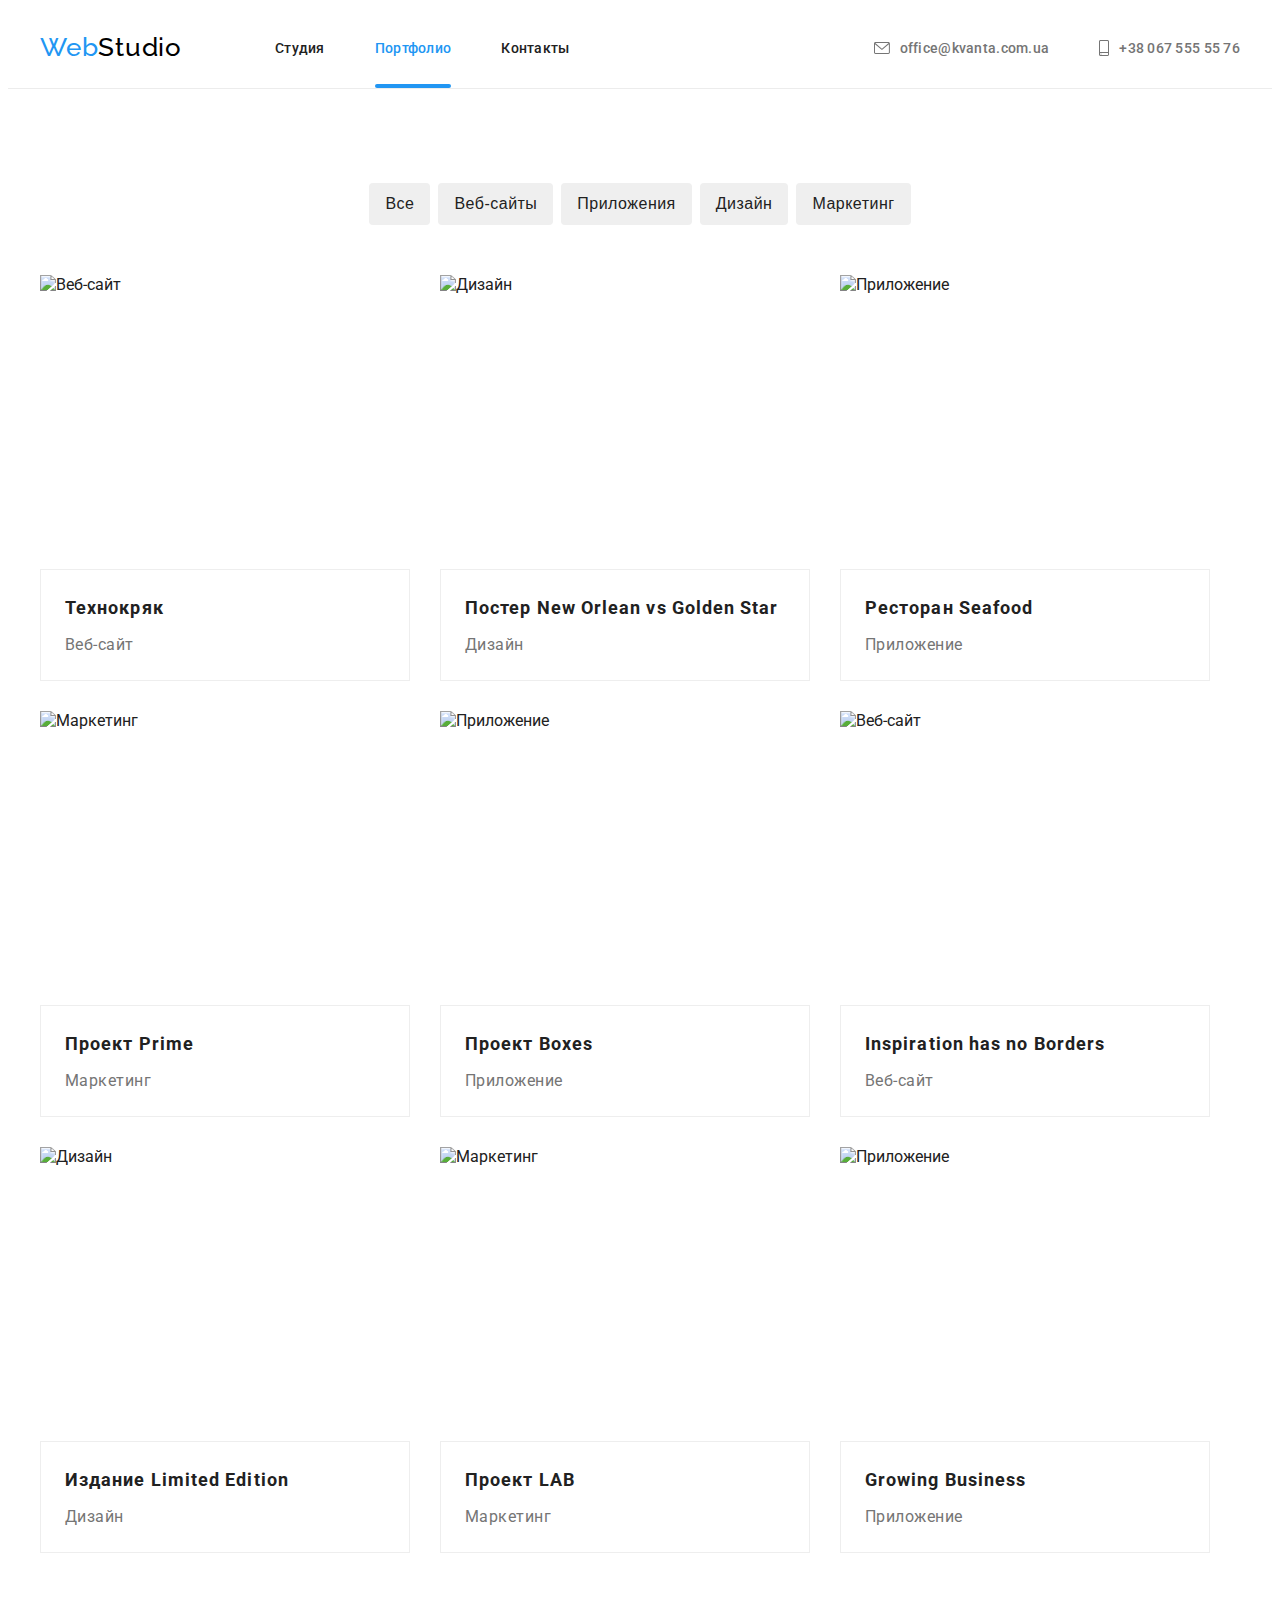
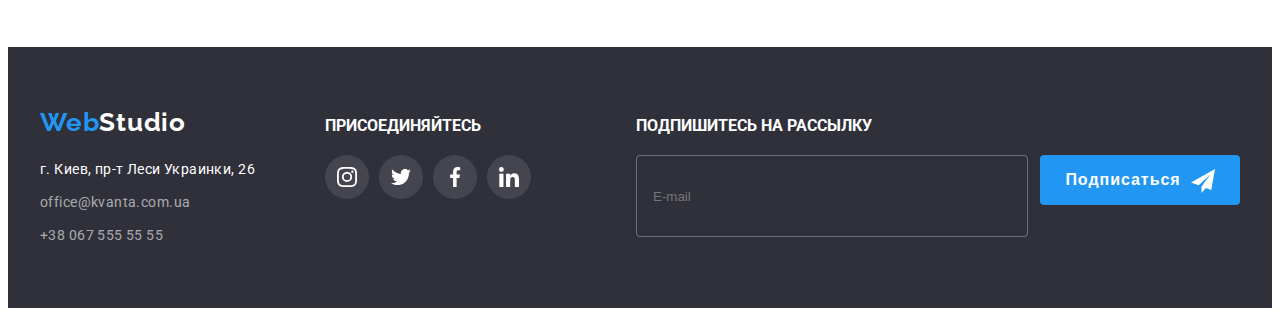
==== portfolio.html @ d7bcb80c "ДЗ-6 2-е исправление" ====
<!DOCTYPE html>
<html lang="ru">
<head>
    <meta charset="UTF-8">
    <meta name="viewport" content="width=device-width, initial-scale=1.0">
    <title>Studio</title>
<link rel="preconnect" href="https://fonts.gstatic.com">
<link href="https://fonts.googleapis.com/css2?family=Raleway:wght@700&family=Roboto:wght@400;500;700;900&display=swap"
    rel="stylesheet">
    <link rel="stylesheet" href="https://cdnjs.cloudflare.com/ajax/libs/modern-normalize/1.0.0/modern-normalize.min.css"
        integrity="sha512-ISS7cAi1PEhQ8jnbJpJZMd29NlhNj4AWYyLOSp2CE/CsHxTCu+r+t0D2yoJudVrd0/8fTVPUVDzY5Tvli75u/g=="
        crossorigin="anonymous" />
    <link rel="stylesheet" href="./css/style.css">
</head>
<body>
                    <!------------  HEADER ------------>
    <header class="header">
        <div class="container header-box">
            <nav class="header-flex">
                <a class="header-logo" href="./index.html"><span class="first-word">Web</span>Studio</a>
                <ul class="nav-list">
                    <li>
                        <a class="nav-link" href="./index.html">Студия</a>
                    </li>
                    <li>
                        <a class="nav-link active-link" href="./portfolio.html">Портфолио</a>
                    </li>
                    <li>
                        <a class="nav-link" href="#">Контакты</a>
                    </li>
                </ul>
            </nav>
            <ul class="address-list">
                <li>
                    <a class="address-link" href="mailto:office@kvanta.com.ua">
                        <svg class="address-icon" width="16" height="12">
                            <use href="./img/icons/symbol-defs.svg#icon-envelope"></use>
                        </svg>
                        office@kvanta.com.ua
                    </a>
                </li>
                <li>
                    <a class="address-link" href="tel:+380675555576">
                        <svg class="address-icon" width="10" height="16">
                            <use href="./img/icons/symbol-defs.svg#icon-smartphone"></use>
                        </svg>
                        +38 067 555 55 76 
                    </a>
                </li>
            </ul>
        </div>
    </header>
                    <!------------  MAIN  ------------>
    <main>
        <section class="portfolio-box">
            <div class="container">
                <h1 hidden>Портфолио</h1>
                <ul class="btm-list">
                    <li>
                        <button class="btm-link" type="button">Все</button>
                    </li>
                    <li>
                        <button class="btm-link" type="button">Веб-сайты</button>
                    </li>
                    <li>
                        <button class="btm-link" type="button">Приложения</button>
                    </li>
                    <li>
                        <button class="btm-link" type="button">Дизайн</button>
                    </li>
                    <li>
                        <button class="btm-link" type="button">Маркетинг</button>
                    </li>
                </ul>
                <h2 hidden>Примеры работ</h2>
                <ul class="portfolio-list">
                    <li>
                        <a class="portfolio-link" href="#">
                            <div class="portfolio-overlay-box">
                                <img src="./img/portfolio/img1.jpg" alt="Веб-сайт" width="370" height="294">
                                <div class="portfolio-overlay">
                                    <p>Технокряк это современная площадка распространения коронавируса. Компании используют эту платформу для цифрового
                                        шпионажа и атак на защищённые сервера конкурентов.
                                    </p>
                                </div>
                            </div>
                            <div class="portfolio-card">
                                <h3 class="work-subtitle">Технокряк</h3>
                                <p class="text">Веб-сайт</p>
                            </div>
                        </a>
                    </li>
                    <li>
                        <a class="portfolio-link" href="">
                            <div class="portfolio-overlay-box">
                                <img src="./img/portfolio/img2.jpg" alt="Дизайн" width="370" height="294">
                                <div class="portfolio-overlay">
                                    <p>Технокряк это современная площадка распространения коронавируса. Компании используют эту платформу для цифрового
                                        шпионажа и атак на защищённые сервера конкурентов.
                                    </p>
                                </div>
                            </div>
                            <div class="portfolio-card">
                                <h3 class="work-subtitle">Постер New Orlean vs Golden Star</h3>
                                <p class="text">Дизайн</p>
                            </div>
                        </a>
                    </li>
                    <li>
                        <a class="portfolio-link" href="">
                            <div class="portfolio-overlay-box">
                                <img src="./img/portfolio/img3.jpg" alt="Приложение" width="370" height="294">
                                <div class="portfolio-overlay">
                                    <p>Технокряк это современная площадка распространения коронавируса. Компании используют эту платформу для цифрового
                                        шпионажа и атак на защищённые сервера конкурентов.
                                    </p>
                                </div>
                            </div>
                            <div class="portfolio-card">
                                <h3 class="work-subtitle">Ресторан Seafood</h3>
                                <p class="text">Приложение</p>
                            </div>
                        </a>
                    </li>
                    <li>
                        <a class="portfolio-link" href="">
                            <div class="portfolio-overlay-box">
                                <img src="./img/portfolio/img4.jpg" alt="Маркетинг" width="370" height="294">
                                <div class="portfolio-overlay">
                                    <p>Технокряк это современная площадка распространения коронавируса. Компании используют эту платформу для цифрового
                                        шпионажа и атак на защищённые сервера конкурентов.
                                    </p>
                                </div>
                            </div>
                            <div class="portfolio-card">
                                <h3 class="work-subtitle">Проект Prime</h3>
                                <p class="text">Маркетинг</p>
                            </div>
                        </a>
                    </li>
                    <li>
                        <a class="portfolio-link" href="">
                            <div class="portfolio-overlay-box">
                                <img src="./img/portfolio/img5.jpg" alt="Приложение" width="370" height="294">
                                <div class="portfolio-overlay">
                                    <p>Технокряк это современная площадка распространения коронавируса. Компании используют эту платформу для цифрового
                                        шпионажа и атак на защищённые сервера конкурентов.
                                    </p>
                                </div>
                            </div>
                            <div class="portfolio-card">
                                <h3 class="work-subtitle">Проект Boxes</h3>
                                <p class="text">Приложение</p>
                            </div>
                        </a>
                    </li>
                    <li>
                        <a class="portfolio-link" href="">
                            <div class="portfolio-overlay-box">
                                <img src="./img/portfolio/img6.jpg" alt="Веб-сайт" width="370" height="294">
                                <div class="portfolio-overlay">
                                    <p>Технокряк это современная площадка распространения коронавируса. Компании используют эту платформу для цифрового
                                        шпионажа и атак на защищённые сервера конкурентов.
                                    </p>
                                </div>
                            </div>
                            <div class="portfolio-card">
                                <h3 class="work-subtitle">Inspiration has no Borders</h3>
                                <p class="text">Веб-сайт</p>
                            </div>
                        </a>
                    </li>
                    <li>
                        <a class="portfolio-link" href="">
                            <div class="portfolio-overlay-box">
                                <img src="./img/portfolio/img7.jpg" alt="Дизайн" width="370" height="294">
                                <div class="portfolio-overlay">
                                    <p>Технокряк это современная площадка распространения коронавируса. Компании используют эту платформу для цифрового
                                        шпионажа и атак на защищённые сервера конкурентов.
                                    </p>
                                </div>
                            </div>
                            <div class="portfolio-card">
                                <h3 class="work-subtitle">Издание Limited Edition</h3>
                                <p class="text">Дизайн</p>
                            </div>
                        </a>
                    </li>
                    <li>
                        <a class="portfolio-link" href="">
                            <div class="portfolio-overlay-box">
                                <img src="./img/portfolio/img8.jpg" alt="Маркетинг" width="370" height="294">
                                <div class="portfolio-overlay">
                                    <p>Технокряк это современная площадка распространения коронавируса. Компании используют эту платформу для цифрового
                                        шпионажа и атак на защищённые сервера конкурентов.
                                    </p>
                                </div>
                            </div>
                            <div class="portfolio-card">
                                <h3 class="work-subtitle">Проект LAB</h3>
                                <p class="text">Маркетинг</p>
                            </div>
                        </a>
                    </li>
                    <li>
                        <a class="portfolio-link" href="">
                            <div class="portfolio-overlay-box">
                                <img src="./img/portfolio/img9.jpg" alt="Приложение" width="370" height="294">
                                <div class="portfolio-overlay">
                                    <p>Технокряк это современная площадка распространения коронавируса. Компании используют эту платформу для цифрового
                                        шпионажа и атак на защищённые сервера конкурентов.
                                    </p>
                                </div>
                            </div>
                            <div class="portfolio-card">
                                <h3 class="work-subtitle">Growing Business</h3>
                                <p class="text">Приложение</p>
                            </div>
                        </a>
                    </li>
                </ul>
            </div>
        </section>
    </main>
                    <!------------  FOOTER  ------------>
    <footer class="footer-section">
        <div class="container footer-box">
            <div>
                <a class="footer-logo" href="./index.html"><span class="first-word">Web</span>Studio</a>
                <address>
                    <ul>
                        <li>
                            <a class="footer-link-map" href="https://goo.gl/maps/8JibjhML7Pq8z9mKA">г. Киев, пр-т Леси Украинки, 26</a>
                        </li>
                        <li>
                            <a class="footer-link mail" href="mailto:office@kvanta.com.ua">office@kvanta.com.ua</a>
                        </li>
                        <li>
                            <a class="footer-link" href="tel:+380675555576">+38 067 555 55 55</a>
                        </li>
                    </ul>
                </address>
            </div>
            <div class="footer-socium">
                <b>ПРИСОЕДИНЯЙТЕСЬ</b>
                <ul>
                    <li>
                        <a href="#">
                            <svg width="20" height="20">
                                <use href="./img/icons/symbol-defs.svg#icon-instagram"></use>
                            </svg>
                        </a>
                    </li>
                    <li>
                        <a href="#">
                            <svg width="20" height="20">
                                <use href="./img/icons/symbol-defs.svg#icon-twitter"></use>
                            </svg>
                        </a>
                    </li>
                    <li>
                        <a href="#">
                            <svg  width="20" height="20">
                                <use href="./img/icons/symbol-defs.svg#icon-facebook"></use>
                            </svg>
                        </a>
                    </li>
                    <li>
                        <a href="#">
                            <svg width="20" height="20">
                                <use href="./img/icons/symbol-defs.svg#icon-linkedin"></use>
                            </svg>
                        </a>
                    </li>
                </ul>
            </div>
            <div class="footer-form">
                <b>ПОДПИШИТЕСЬ НА РАССЫЛКУ</b>
                <form>
                    <input class="footer-mail" type="email" name="email" placeholder="E-mail">
                    <button type="submit" class="button"><span class="footer-btm-icon">Подписаться</span></button>
                </form>
            </div>
        </div>
    </footer>
</body>
    
</html>
---- css/style.css ----
:root {
  --primary-text-color: #212121;
  --title-text-color: #757575;
  --accent-color: #2196f3;
  --primary-wight-color: #ffffff;
  --primary-black-color: #000000;
  --primary-bgc: #f5f4fa;
  --primary-icon-color: #afb1b8;
  --primary-icon-bgcolor: #2f303a;
  --transition: cubic-bezier(0.4, 0, 0.2, 1);
  --primary-background-btm-color: #188ce8;
}

body {
  font-family: "Raleway", sans-serif;
  font-family: "Roboto", sans-serif;
  background-color: var(--primary-wight-color);
  color: var(--primary-text-color);
}

.visually-hidden {
  position: absolute !important;
  clip: rect(1px 1px 1px 1px); /* IE6, IE7 */
  clip: rect(1px, 1px, 1px, 1px);
  padding: 0 !important;
  border: 0 !important;
  height: 1px !important;
  width: 1px !important;
  overflow: hidden;
}
/* <<<<<<<<<<<<  COMPONENTS  >>>>>>>>>>>> */
h1,
h2,
h3,
p,
b {
  margin: 0;
}

ul,
ol {
  margin: 0;
  padding: 0;
}

img {
  display: block;
}

.container {
  max-width: 1200px;
  margin: 0 auto;
  padding: 0 15px;
}

.nav-link.active-link {
  color: var(--accent-color);
}

ul {
  list-style: none;
}

a {
  color: inherit;
  text-decoration: none;
  font-style: normal;
  display: block;
}

.button {
  color: var(--primary-wight-color);
  background: var(--accent-color);
  border-radius: 4px;
  font-weight: bold;
  font-size: 16px;
  line-height: 1.875;
  letter-spacing: 0.06em;
  padding: 10px auto;
  border: none;
  cursor: pointer;
  width: 200px;
  height: 50px;

  transition-property: background;
  transition-duration: 250ms;
  transition-timing-function: var(--transition);
}

.button:hover,
.button:focus,
.button:active {
  background-color: var(--primary-background-btm-color);
  outline: none;
}
/* <<<<<<<<<<<<  end COMPONENTS  >>>>>>>>>>>> */

/* <<<<<<<<<<<<<<<<<<<<<<<< STUDIO  >>>>>>>>>>>>>>>>>>>>>>>> */
/* <<<<<<<<<<<<  HEADER  >>>>>>>>>>>> */
.header-box {
  display: flex;
  align-items: center;
  justify-content: space-between;
}

.first-word {
  font-size: 26px;
  line-height: 1.192;
  color: var(--accent-color);
}

.header-flex {
  display: flex;
}

.header-flex > a {
  margin-right: 93px;
  font-family: Raleway;
  font-size: 26px;
  line-height: 1.192;
  letter-spacing: 0.03em;
  color: var(--primary-black-color);
}

.nav-list a {
  color: var(--primary-text-color);
}

.nav-link:hover,
.nav-link:focus {
  color: var(--accent-color);
}

.nav-list {
  display: flex;
}

.nav-list li:not(:last-child) {
  margin-right: 50px;
}

.nav-link {
  display: flex;
  padding-top: 32px;
  padding-bottom: 32px;
  position: relative;

  transition-property: color;
  transition-duration: 250ms;
  transition-timing-function: var(--transition);
}

.nav-link::after {
  position: absolute;
  content: "";
  display: flex;
  width: 100%;
  height: 4px;
  left: 0;
  bottom: 0;
  border-radius: 2px;
  background-color: var(--accent-color);

  /* opacity: 0; */
  transform: scale(0);
  transition: transform 250ms var(--transition);
}

.nav-link:focus::after,
.nav-link:hover::after {
  /* opacity: 1; */
  transform: scale(1);
}

.active-link::after {
  transform: scale(1);
}

.address-list {
  display: flex;
}

.address-list li:not(:last-child) {
  margin-right: 50px;
}

.header a {
  display: flex;
}

.header-logo {
  padding-top: 24px;
  padding-bottom: 25px;
}

.address-link {
  font-weight: 500;
  font-size: 14px;
  line-height: 1.143;
  letter-spacing: 0.02em;
  color: var(--title-text-color);
  display: flex;
  padding-top: 32px;
  padding-bottom: 32px;
  align-items: center;

  transition-property: color;
  transition-duration: 250ms;
  transition-timing-function: var(--transition);
}

.address-link:active,
.address-link:hover,
.address-link:focus {
  color: var(--accent-color);
}

.address-icon {
  margin-right: 10px;
  fill: currentColor;
}

.header {
  font-weight: 500;
  font-size: 14px;
  line-height: 1.143;
  letter-spacing: 0.02em;
  color: var(--primary-text-color);
  border-bottom: 1px solid #ececec;
}
/* <<<<<<<<<<<<  end HEADER  >>>>>>>>>>>> */

/* <<<<<<<<<<<< HERO  >>>>>>>>>>>> */
.hero-section {
  position: relative;
}

.hero-section div {
  position: absolute;

  top: 50%;
  left: 50%;

  transform: translate(-50%, -50%) scale(0);
  transition: transform 250ms var(--transition);
}

.hero-section:hover div {
  transform: translate(-50%, -50%) scale(1);
}

.hero-section {
  background-color: var(--primary-icon-bgcolor);
  text-align: center;
  padding: 200px 0;
  height: 600px;
  max-width: 1600px;
  margin: 0 auto;
  background-image: linear-gradient(
      to right,
      rgba(47, 48, 58, 0.4),
      rgba(47, 48, 58, 0.4)
    ),
    url(../img/hero/hero.jpg);
  background-repeat: no-repeat;
  background-position: center;
}

.hero-title {
  font-weight: 900;
  font-size: 44px;
  line-height: 1.364;
  letter-spacing: 0.06em;
  text-transform: uppercase;
  color: var(--primary-wight-color);
  max-width: 696px;
  margin: 0 auto 30px;
}
/* <<<<<<<<<<<< end HERO  >>>>>>>>>>>> */

/* <<<<<<<<<<<<  OUR PRIORITY  >>>>>>>>>>>> */
.priority-box {
  padding: 94px 0;
}

.priority-list {
  display: flex;
  justify-content: center;
}

.priority-list li {
  width: 270px;
}

.priority-list li + li {
  margin-left: 30px;
}

.priority-list li::before {
  display: block;
  content: "";
  height: 120px;
  margin-bottom: 30px;
  border-radius: 4px;
  background-color: var(--primary-bgc);
  background-repeat: no-repeat;
  background-position: center;
  background-size: 70px;
}

.antenna-item::before {
  background-image: url(../img/icons/SVG/antenna.svg);
}

.clock-item::before {
  background-image: url(../img/icons/SVG/clock.svg);
}

.diagram-item::before {
  background-image: url(../img/icons/SVG/diagram.svg);
}

.astronaut-item::before {
  background-image: url(../img/icons/SVG/astronaut.svg);
}

.priority-subtitle {
  font-weight: bold;
  font-size: 14px;
  line-height: 1.143;
  letter-spacing: 0.03em;
  text-transform: uppercase;
  color: var(--primary-text-color);
  margin-bottom: 10px;
}

.priority-text {
  font-style: normal;
  font-weight: normal;
  font-size: 14px;
  line-height: 1.714;
  letter-spacing: 0.03em;
  color: var(--title-text-color);
}
/* <<<<<<<<<<<<  end OUR PRIORITY  >>>>>>>>>>>> */

/* <<<<<<<<<<<<  WHAT A WE DOING  >>>>>>>>>>>> */
.work-box {
  padding-bottom: 94px;
}

.work-title {
  font-weight: bold;
  font-size: 36px;
  line-height: 1.167;
  letter-spacing: 0.03em;
  color: var(--primary-text-color);
  margin-bottom: 50px;
  text-align: center;
}

.work-list {
  display: flex;
}

.work-list li + li {
  margin-left: 30px;
}

.work-overlay-box {
  position: relative;
}

.work-overlay {
  position: absolute;
  width: 370px;
  height: 70px;
  left: 0;
  bottom: 0;
  background-color: rgba(47, 48, 58, 0.8);
}

.work-overlay p {
  padding: 27px 0;
  font-size: 14px;
  line-height: 1.143;
  text-align: center;
  letter-spacing: 0.03em;
  text-transform: uppercase;
  color: var(--primary-wight-color);
}

/* <<<<<<<<<<<<  end WHAT A WE DOING  >>>>>>>>>>>> */

/* <<<<<<<<<<<<  OUR TEAM  >>>>>>>>>>>> */
.team-box {
  padding: 94px 0;
}

.team-title {
  font-weight: bold;
  font-size: 36px;
  line-height: 1.167;
  letter-spacing: 0.03em;
  color: var(--primary-text-color);
  margin-bottom: 50px;
  text-align: center;
}

.team-list {
  display: flex;
}

.team-list > li {
  box-shadow: 0px 1px 3px rgba(0, 0, 0, 0.12), 0px 1px 1px rgba(0, 0, 0, 0.14),
    0px 2px 1px rgba(0, 0, 0, 0.2);
  border-bottom-left-radius: 4px;
  border-bottom-right-radius: 4px;
}

.team-list li + li {
  margin-left: 30px;
}

.team-name {
  font-weight: 500;
  font-size: 16px;
  line-height: 1.188;
  letter-spacing: 0.03em;
  color: var(--primary-text-color);
  margin-bottom: 10px;
}

.team-text {
  font-weight: normal;
  font-size: 16px;
  line-height: 1.188;
  letter-spacing: 0.03em;
  color: var(--title-text-color);
}

.team-card {
  text-align: center;
  padding: 30px 32px;
}

.team-socium ul {
  display: flex;
  justify-content: center;
  align-items: center;
}

.team-socium li {
  margin: 0;
  width: 44px;
  height: 44px;
  margin-top: 16px;
}

.team-socium li + li {
  margin-left: 10px;
}

.team-socium a {
  display: flex;
  width: 100%;
  height: 100%;
  justify-content: center;
  align-items: center;
  border-radius: 50%;
  fill: var(--primary-icon-color);

  transition-property: fill, background-color;
  transition-duration: 250ms;
  transition-timing-function: var(--transition);
}

.team-socium a:hover,
.team-socium a:focus {
  background-color: var(--accent-color);
  fill: var(--primary-wight-color);
}
/* <<<<<<<<<<<<  end OUR TEAM  >>>>>>>>>>>> */

/* <<<<<<<<<<<<  CLIENTS  >>>>>>>>>>>> */
.client-box {
  padding: 94px 0;
}

.client-title {
  font-weight: bold;
  font-size: 36px;
  line-height: 1.166;
  text-align: center;
  letter-spacing: 0.03em;
  color: var(--primary-text-color);
  margin-bottom: 50px;
}

.client-list {
  display: flex;
  align-items: center;
  justify-content: space-between;
}

.client-list li {
  width: 170px;
  height: 90px;
}

.client-link {
  display: flex;
  width: 100%;
  height: 100%;
  border: 1px solid var(--primary-icon-color);
  border-radius: 4px;
  justify-content: center;
  align-items: center;

  transition-property: border;
  transition-duration: 250ms;
  transition-timing-function: var(--transition);
}

.client-icon {
  fill: var(--primary-icon-color);

  transition-property: fill;
  transition-duration: 250ms;
  transition-timing-function: var(--transition);
}

.client-link:focus,
.client-link:hover {
  border: 1px solid var(--accent-color);
}

.client-link:hover > svg,
.client-link:focus > svg {
  fill: var(--accent-color);
}
/* <<<<<<<<<<<<  end CLIENTS  >>>>>>>>>>>> */

/* <<<<<<<<<<<<  FOOTER  >>>>>>>>>>>> */
.footer-box {
  display: flex;
  align-items: baseline;
}

.footer-logo {
  font-family: Raleway;
  font-style: normal;
  font-weight: bold;
  font-size: 26px;
  line-height: 1.192;
  letter-spacing: 0.03em;
  color: var(--primary-wight-color);
  margin-bottom: 20px;
}

.footer-section {
  background-color: var(--primary-icon-bgcolor);
  padding: 60px 0;
}

.footer-link-map {
  display: block;
  font-style: normal;
  font-weight: normal;
  font-size: 14px;
  line-height: 1.714;
  letter-spacing: 0.03em;
  color: var(--primary-wight-color);
  margin-bottom: 9px;
}

.footer-link {
  font-weight: normal;
  font-size: 14px;
  line-height: 1.714;
  letter-spacing: 0.03em;
  color: rgba(255, 255, 255, 0.6);

  transition-property: color;
  transition-duration: 250ms;
  transition-timing-function: var(--transition);
}

.footer-link:hover,
.footer-link:focus {
  color: var(--accent-color);
}

.mail {
  margin-bottom: 9px;
}
.footer-socium {
  margin-left: 70px;
}

.footer-section b {
  display: inline-block;
  margin-bottom: 20px;
  color: var(--primary-wight-color);
}

.footer-socium ul {
  display: flex;
  justify-content: center;
  align-items: center;
}

.footer-socium li {
  margin: 0;
  width: 44px;
  height: 44px;
}

.footer-socium li + li {
  margin-left: 10px;
}

.footer-socium a {
  display: flex;
  width: 100%;
  height: 100%;
  justify-content: center;
  align-items: center;
  border-radius: 50%;
  fill: var(--primary-wight-color);
  background-color: rgba(255, 255, 255, 0.1);

  transition-property: background-color;
  transition-duration: 250ms;
  transition-timing-function: var(--transition);
}

.footer-socium a:hover,
.footer-socium a:focus {
  background-color: var(--accent-color);
  fill: var(--primary-wight-color);
}

.footer-form {
  margin-left: auto;
}

.footer-form form {
  display: flex;
}

.footer-mail {
  width: 358px;
  height: 50px;
  background-color: var(--primary-icon-bgcolor);
  border: 1px solid rgba(255, 255, 255, 0.3);
  border-radius: 4px;
  padding: 15px 16px;
  margin-right: 12px;
  color: var(--primary-wight-color);

  transition-property: border-color;
  transition-duration: 250ms;
  transition-timing-function: var(--transition);
}

.footer-mail:focus {
  outline: none;
  border-color: var(--accent-color);
}

.footer-btm-icon::after {
  display: inline-block;
  content: "";
  width: 24px;
  height: 24px;
  background-image: url(../img/icons/SVG/icon-send.svg);
  background-size: contain;
  vertical-align: middle;
  margin-left: 10px;
}
/* <<<<<<<<<<<<  end FOOTER  >>>>>>>>>>>> */
/* <<<<<<<<<<<<<<<<<<<<<<<< end STUDIO  >>>>>>>>>>>>>>>>>>>>>>>> */

/* <<<<<<<<<<<<<<<<<<<<<<<<  PORTFOLIO  >>>>>>>>>>>>>>>>>>>>>>>> */
/* <<<<<<<<<<<<  MAIN  >>>>>>>>>>>> */
.portfolio-box {
  padding: 94px 0;
}

.btm-list {
  margin-bottom: 50px;
  display: flex;
  justify-content: center;
}

.btm-list li + li {
  margin-left: 8px;
}

.btm-link {
  font-weight: 500;
  font-size: 16px;
  line-height: 1.625;
  letter-spacing: 0.03em;
  color: var(--primary-text-color);
  cursor: pointer;
  padding: 0.5em 1em;
  border-radius: 4px;
  border: none;

  transition-property: color, background, box-shadow;
  transition-duration: 250ms;
  transition-timing-function: var(--transition);
}

.btm-link:focus,
.btm-link:active,
.btm-link:hover {
  background: var(--accent-color);
  color: var(--primary-wight-color);
  box-shadow: 0px 3px 1px rgba(0, 0, 0, 0.1), 0px 1px 2px rgba(0, 0, 0, 0.08),
    0px 2px 2px rgba(0, 0, 0, 0.12);
}

.work-subtitle {
  font-weight: bold;
  font-size: 18px;
  line-height: 2;
  letter-spacing: 0.06em;
  color: var(--primary-text-color);
  margin-bottom: 4px;
}

.text {
  font-size: 16px;
  line-height: 1.875;
  letter-spacing: 0.03em;
  color: var(--title-text-color);
}

.portfolio-list {
  display: flex;
  flex-wrap: wrap;
}

.portfolio-list a {
  transition-property: box-shadow;
  transition-duration: 250ms;
  transition-timing-function: var(--transition);
}

.portfolio-list a:hover,
.portfolio-list a:focus {
  box-shadow: 0px 1px 1px rgba(0, 0, 0, 0.12), 0px 4px 4px rgba(0, 0, 0, 0.06),
    1px 4px 6px rgba(0, 0, 0, 0.16);
}

.portfolio-card {
  border: 1px solid #eeeeee;
  padding: 20px 24px;
}

.portfolio-list li:not(:nth-child(3n + 3)) {
  margin-right: 30px;
}

.portfolio-list li:not(:nth-last-child(-n + 3)) {
  margin-bottom: 30px;
}

.portfolio-overlay-box {
  position: relative;
  overflow: hidden;
}

.portfolio-overlay p {
  font-size: 18px;
  line-height: 1.556;
  letter-spacing: 0.03em;
  color: var(--primary-wight-color);
}

.portfolio-overlay {
  position: absolute;
  width: 100%;
  height: 100%;
  top: 0;
  left: 0;
  padding: 63px 24px;
  background-color: rgba(33, 150, 243, 0.9);

  transform: translateY(100%);

  transition-property: transform;
  transition-duration: 250ms;
  transition-timing-function: var(--transition);
}

.portfolio-link:focus .portfolio-overlay,
.portfolio-link:hover .portfolio-overlay {
  transform: translateY(0);
}
/* <<<<<<<<<<<<  end MAIN  >>>>>>>>>>>> */
/* <<<<<<<<<<<<<<<<<<<<<<<<  end PORTFOLIO  >>>>>>>>>>>>>>>>>>>>>>>> */

/* <<<<<<<<<<<<  MODAL WINDOW  >>>>>>>>>>>> */
.backdrop {
  position: fixed;
  top: 0;
  left: 0;
  width: 100%;
  height: 100%;
  background: rgba(0, 0, 0, 0.2);

  transition: scale(1);
}

.modal {
  position: absolute;
  width: 528px;
  height: 581px;
  top: 50%;
  left: 50%;
  opacity: 0;
  transform: translate(-50%, -50%) scale(1.2);
  background-color: var(--primary-wight-color);
  box-shadow: 0px 1px 3px rgba(0, 0, 0, 0.12), 0px 1px 1px rgba(0, 0, 0, 0.14),
    0px 2px 1px rgba(0, 0, 0, 0.2);
  border-radius: 4px;

  padding: 40px;

  transition-property: transform opacity;
  transition-duration: 250ms;
  transition-timing-function: var(--transition);
}

.modal:focus,
.modal:hover {
  transform: translate(-50%, -50%) scale(1);
  opacity: 1;
}

.modal-close-btn {
  position: absolute;
  top: 8px;
  right: 8px;

  display: flex;
  width: 30px;
  height: 30px;
  padding: 0;
  border: solid 1px var(--primary-black-color);
  border-radius: 50%;
  background-color: var(--primary-wight-color);
  justify-content: center;
  align-items: center;
  cursor: pointer;

  transition-property: fill solid;
  transition-duration: 250ms;
  transition-timing-function: var(--transition);
}

.modal-close-btn:hover,
.modal-close-btn:focus {
  fill: var(--accent-color);
  border: solid 1px var(--accent-color);
}

.is-hidden {
  opacity: 0;
  visibility: hidden;
  pointer-events: none;
}

.modal b {
  display: flex;
  font-style: normal;
  font-size: 20px;
  line-height: 1.15;
  text-align: center;
  letter-spacing: 0.03em;
  color: var(--primary-text-color);
  margin-bottom: 12px;
}

.form {
  display: flex;
  flex-direction: column;
}

.form-label {
  font-size: 12px;
  line-height: 1.167;
  letter-spacing: 0.01em;
  color: var(--title-text-color);
}

.form-label + .form-label {
  display: block;
  margin-top: 10px;
}

.modal-input {
  display: block;
  height: 40px;
  width: 100%;
  border: 1px solid rgba(33, 33, 33, 0.2);
  border-radius: 4px;
  margin-top: 4px;
  padding-left: 42px;

  transition-property: border-color;
  transition-duration: 250ms;
  transition-timing-function: var(--transition);
}

.modal-input:focus {
  border-color: var(--accent-color);
  outline: none;
}

.modal-input:focus + .modal-svg {
  fill: var(--accent-color);
}

.modal-input-box {
  position: relative;
  display: block;
}

.modal-svg {
  position: absolute;
  left: 15px;
  top: 50%;
  transform: translateY(-50%);

  transition-property: fill;
  transition-duration: 250ms;
  transition-timing-function: var(--transition);
}

.modal-user-message {
  display: block;
  height: 120px;
  width: 100%;
  padding: 12px 16px;
  margin-top: 4px;
  /* margin-bottom: 20px; */
  border-radius: 4px;
  border: 1px solid rgba(33, 33, 33, 0.2);
  resize: none;

  font-size: 12px;
  line-height: 1.667;
  letter-spacing: 0.01em;

  transition-property: border-color;
  transition-duration: 250ms;
  transition-timing-function: var(--transition);
}

.modal-user-message:focus {
  outline: none;
  border-color: var(--accent-color);
}

.modal-checkbox:checked + .checkbox-label::before {
  background-image: url(../img/icons/SVG/icon-check.svg);
  background-repeat: no-repeat;
}

.modal-checkbox:focus + .checkbox-label::before {
  outline: auto;
}

.checkbox-label {
  font-size: 14px;
  line-height: 1.714;
  letter-spacing: 0.03em;
  color: var(--title-text-color);
  align-self: center;
  margin-top: 20px;
}

.checkbox-label a {
  display: inline;
  font-size: 14px;
  line-height: 1.714;
  letter-spacing: 0.03em;
  text-decoration-line: underline;
  color: var(--accent-color);
}

.checkbox-label span {
  vertical-align: middle;
}

.checkbox-label::before {
  display: inline-block;
  width: 16px;
  height: 15px;
  content: "";
  background-image: url(../img/icons/SVG/checkbox.svg);
  vertical-align: middle;
}

.modal-btn {
  align-self: center;
  margin-top: 30px;
}
/* <<<<<<<<<<<<  end MODAL WINDOW  >>>>>>>>>>>> */
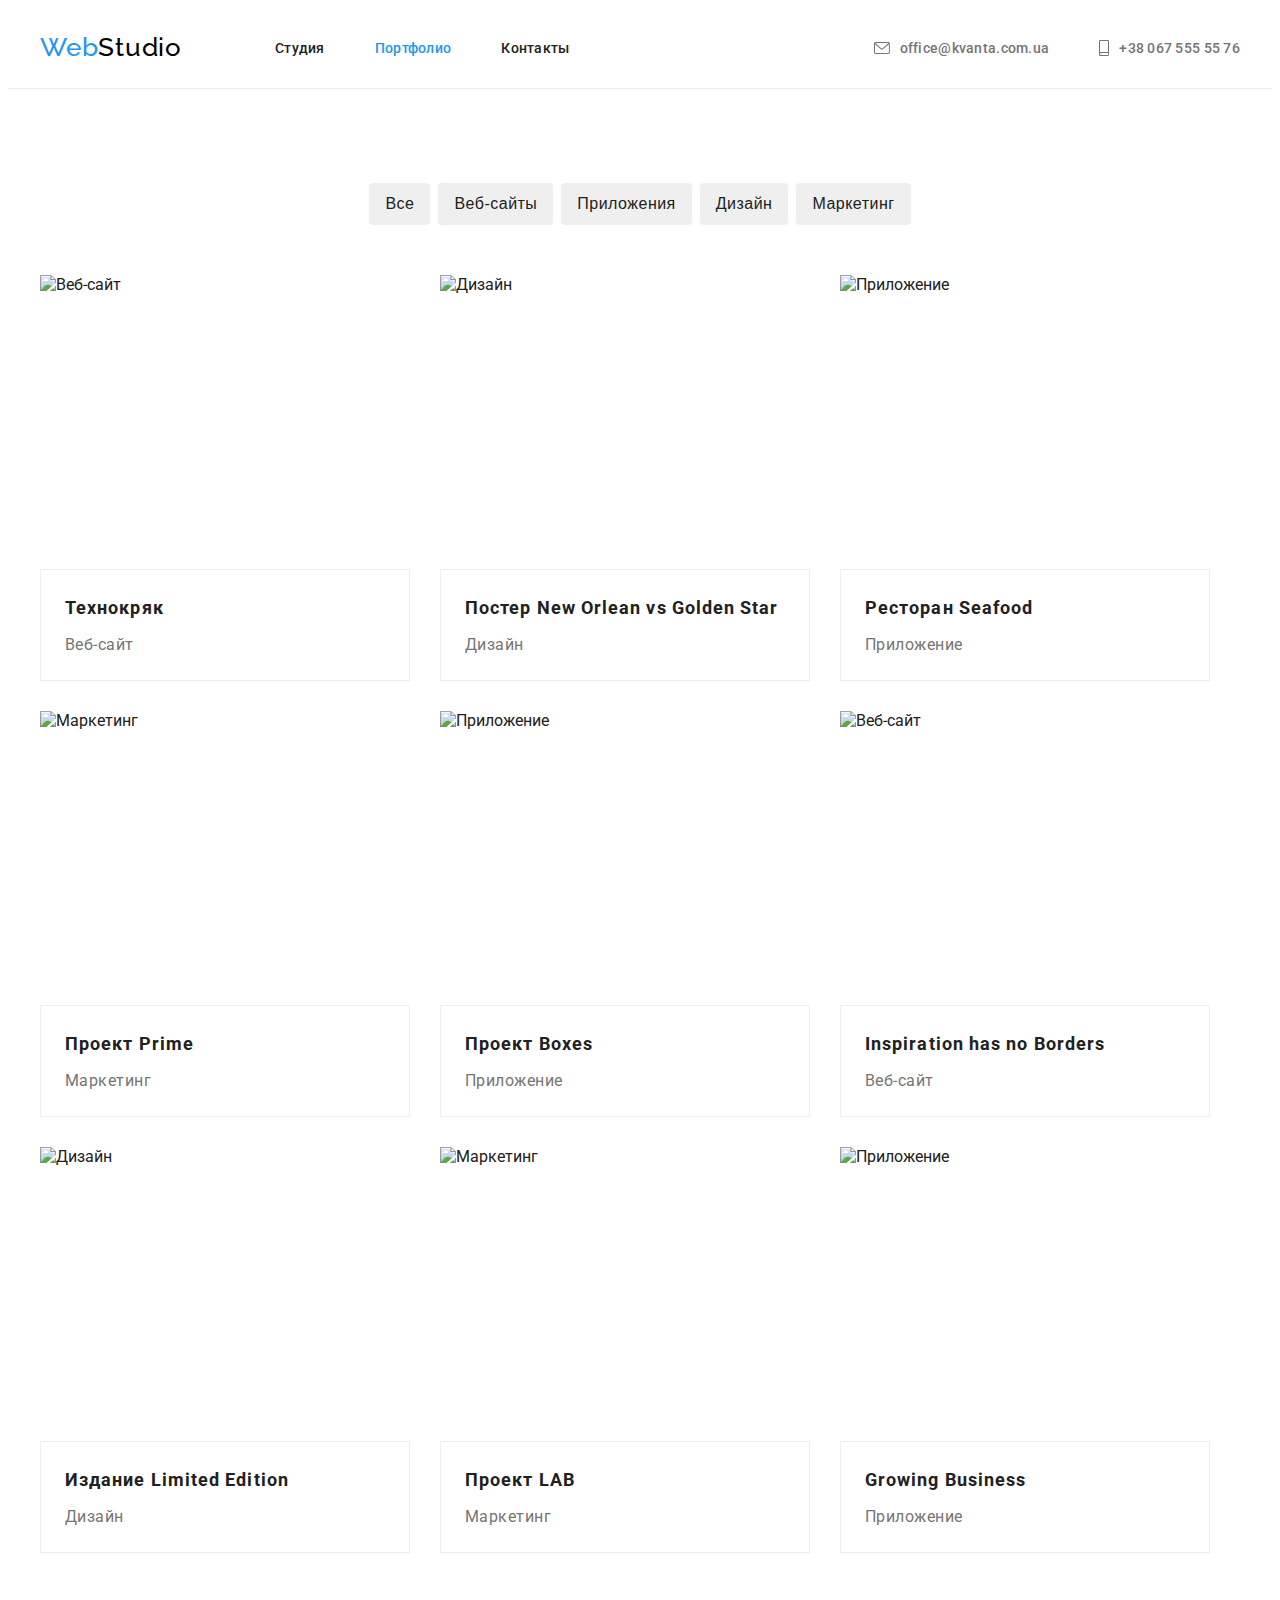
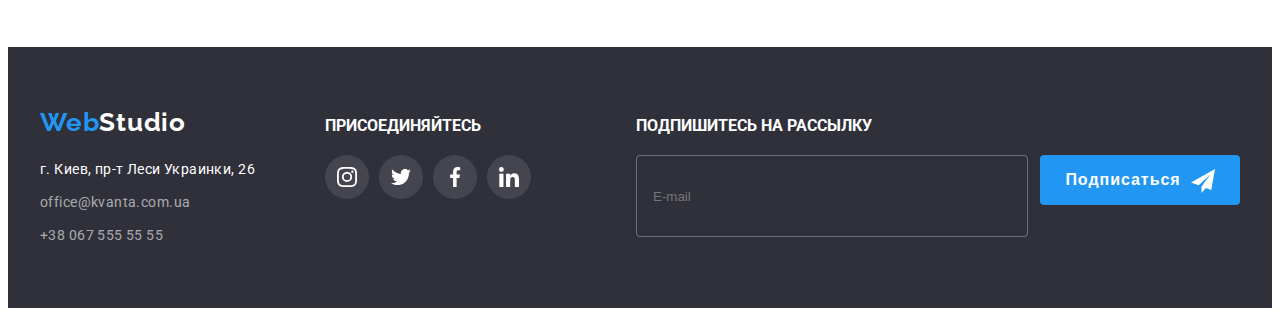
==== commit b23ec7b7: "ДЗ-7" ====
--- a/portfolio.html
+++ b/portfolio.html
@@ -10,7 +10,7 @@
     <link rel="stylesheet" href="https://cdnjs.cloudflare.com/ajax/libs/modern-normalize/1.0.0/modern-normalize.min.css"
         integrity="sha512-ISS7cAi1PEhQ8jnbJpJZMd29NlhNj4AWYyLOSp2CE/CsHxTCu+r+t0D2yoJudVrd0/8fTVPUVDzY5Tvli75u/g=="
         crossorigin="anonymous" />
-    <link rel="stylesheet" href="./css/style.css">
+    <link rel="stylesheet" href="./css/main.min.css">
 </head>
 <body>
                     <!------------  HEADER ------------>
@@ -241,7 +241,7 @@
                     </ul>
                 </address>
             </div>
-            <div class="footer-socium">
+            <div class="footer-social">
                 <b>ПРИСОЕДИНЯЙТЕСЬ</b>
                 <ul>
                     <li>
--- a/css/main.min.css
+++ b/css/main.min.css
@@ -0,0 +1,2 @@
+:root{--primary-text-color: #212121;--title-text-color: #757575;--accent-color: #2196f3;--primary-wight-color: #ffffff;--primary-black-color: #000000;--primary-bgc: #f5f4fa;--primary-icon-color: #afb1b8;--primary-icon-background-color: #2f303a;--transition: cubic-bezier(0.4, 0, 0.2, 1);--primary-background-btm-color: #188ce8}.visually-hidden{position:absolute !important;clip:rect(1px 1px 1px 1px);clip:rect(1px, 1px, 1px, 1px);padding:0 !important;border:0 !important;height:1px !important;width:1px !important;overflow:hidden}body{font-family:"Raleway", sans-serif;font-family:"Roboto", sans-serif;background-color:var(--primary-wight-color);color:var(--primary-text-color)}h1,h2,h3,p,b{margin:0}ul,ol{margin:0;padding:0}ul{list-style:none}img{display:block}a{color:inherit;text-decoration:none;font-style:normal;display:block}.container{max-width:1200px;margin:0 auto;padding:0 15px}.button{color:var(--primary-wight-color);background:var(--accent-color);border-radius:4px;font-weight:bold;font-size:16px;line-height:1.875;letter-spacing:0.06em;padding:10px auto;border:none;cursor:pointer;width:200px;height:50px;transition-property:background;transition-duration:250ms;transition-timing-function:var(--transition)}.button:hover,.button:focus,.button:active{background-color:var(--primary-background-btm-color);outline:none}.nav-link.active-link{color:var(--accent-color)}.active-link::after{transform:scale(1)}.header-box{display:flex;align-items:center;justify-content:space-between}.first-word{font-size:26px;line-height:1.192;color:var(--accent-color)}.header-flex{display:flex}.header-flex>a{margin-right:93px;font-family:Raleway;font-size:26px;line-height:1.192;letter-spacing:0.03em;color:var(--primary-black-color)}.nav-list{display:flex}.nav-list a{color:var(--primary-text-color)}.nav-list li:not(:last-child){margin-right:50px}.nav-link{display:flex;padding-top:32px;padding-bottom:32px;position:relative;transition-property:color;transition-duration:250ms;transition-timing-function:var(--transition)}.nav-link::after{position:absolute;content:"";display:flex;width:100%;height:4px;left:0;bottom:0;border-radius:2px;background-color:var(--accent-color);transform:scale(0);transition:transform 250ms var(--transition)}.nav-link:focus::after,.nav-link:hover::after{transform:scale(1)}.nav-link:hover,.nav-link:focus{color:var(--accent-color)}.address-list{display:flex}.address-list li:not(:last-child){margin-right:50px}.header{font-weight:500;font-size:14px;line-height:1.143;letter-spacing:0.02em;color:var(--primary-text-color);border-bottom:1px solid #ececec}.header a{display:flex}.header-logo{padding-top:24px;padding-bottom:25px}.address-link{font-weight:500;font-size:14px;line-height:1.143;letter-spacing:0.02em;color:var(--title-text-color);display:flex;padding-top:32px;padding-bottom:32px;align-items:center;transition-property:color;transition-duration:250ms;transition-timing-function:var(--transition)}.address-link:active,.address-link:hover,.address-link:focus{color:var(--accent-color)}.address-icon{margin-right:10px;fill:currentColor}.hero-section{position:relative;background-color:var(--primary-icon-background-color);text-align:center;padding:200px 0;height:600px;max-width:1600px;margin:0 auto;background-image:linear-gradient(to right, rgba(47,48,58,0.4), rgba(47,48,58,0.4)),url(../img/hero/hero.jpg);background-repeat:no-repeat;background-position:center}.hero-section div{position:absolute;top:50%;left:50%;transform:translate(-50%, -50%) scale(0);transition:transform 250ms var(--transition)}.hero-section:hover div{transform:translate(-50%, -50%) scale(1)}.hero-title{font-weight:900;font-size:44px;line-height:1.364;letter-spacing:0.06em;text-transform:uppercase;color:var(--primary-wight-color);max-width:696px;margin:0 auto 30px}.priority-box{padding:94px 0}.priority-list{display:flex;justify-content:center}.priority-list li{width:270px}.priority-list li+li{margin-left:30px}.priority-list li::before{display:block;content:"";height:120px;margin-bottom:30px;border-radius:4px;background-color:var(--primary-bgc);background-repeat:no-repeat;background-position:center;background-size:70px}.antenna-item::before{background-image:url(../img/icons/SVG/antenna.svg)}.clock-item::before{background-image:url(../img/icons/SVG/clock.svg)}.diagram-item::before{background-image:url(../img/icons/SVG/diagram.svg)}.astronaut-item::before{background-image:url(../img/icons/SVG/astronaut.svg)}.priority-subtitle{font-weight:bold;font-size:14px;line-height:1.143;letter-spacing:0.03em;text-transform:uppercase;color:var(--primary-text-color);margin-bottom:10px}.priority-text{font-style:normal;font-weight:normal;font-size:14px;line-height:1.714;letter-spacing:0.03em;color:var(--title-text-color)}.work-box{padding-bottom:94px}.work-title{font-weight:bold;font-size:36px;line-height:1.167;letter-spacing:0.03em;color:var(--primary-text-color);margin-bottom:50px;text-align:center}.work-list{display:flex}.work-list li+li{margin-left:30px}.work-overlay-box{position:relative}.work-overlay{position:absolute;display:flex;justify-content:center;align-items:center;width:370px;height:70px;left:0;bottom:0;background-color:rgba(47,48,58,0.8)}.work-overlay p{font-size:14px;line-height:1.143;letter-spacing:0.03em;text-transform:uppercase;color:var(--primary-wight-color)}.team-box{padding:94px 0;background-color:var(--primary-bgc)}.team-title{font-weight:bold;font-size:36px;line-height:1.167;letter-spacing:0.03em;color:var(--primary-text-color);margin-bottom:50px;text-align:center}.team-list{display:flex}.team-list>li{box-shadow:0px 1px 3px rgba(0,0,0,0.12),0px 1px 1px rgba(0,0,0,0.14),0px 2px 1px rgba(0,0,0,0.2);border-radius:0px 0px 4px 4px}.team-list li+li{margin-left:30px}.team-name{font-weight:500;font-size:16px;line-height:1.188;letter-spacing:0.03em;color:var(--primary-text-color);margin-bottom:10px}.team-text{font-weight:normal;font-size:16px;line-height:1.188;letter-spacing:0.03em;color:var(--title-text-color)}.team-card{text-align:center;padding:30px 32px;background-color:var(--primary-wight-color);border-radius:0px 0px 4px 4px}.team-social ul{display:flex;justify-content:center;align-items:center}.team-social li{margin:0;width:44px;height:44px;margin-top:16px}.team-social li+li{margin-left:10px}.team-social a{display:flex;width:100%;height:100%;justify-content:center;align-items:center;border-radius:50%;fill:var(--primary-icon-color);transition-property:fill, background-color;transition-duration:250ms;transition-timing-function:var(--transition)}.team-social a:hover,.team-social a:focus{background-color:var(--accent-color);fill:var(--primary-wight-color)}.client-box{padding:94px 0}.client-title{font-weight:bold;font-size:36px;line-height:1.166;text-align:center;letter-spacing:0.03em;color:var(--primary-text-color);margin-bottom:50px}.client-list{display:flex;align-items:center;justify-content:space-between}.client-list li{width:170px;height:90px}.client-link{display:flex;width:100%;height:100%;border:1px solid var(--primary-icon-color);border-radius:4px;justify-content:center;align-items:center;transition-property:border;transition-duration:250ms;transition-timing-function:var(--transition)}.client-link:focus,.client-link:hover{border:1px solid var(--accent-color)}.client-link:hover>svg,.client-link:focus>svg{fill:var(--accent-color)}.client-icon{fill:var(--primary-icon-color);transition-property:fill;transition-duration:250ms;transition-timing-function:var(--transition)}.footer-box{display:flex;align-items:baseline}.footer-logo{font-family:Raleway;font-style:normal;font-weight:bold;font-size:26px;line-height:1.192;letter-spacing:0.03em;color:var(--primary-wight-color);margin-bottom:20px}.footer-section{background-color:var(--primary-icon-background-color);padding:60px 0}.footer-section b{display:inline-block;margin-bottom:20px;color:var(--primary-wight-color)}.footer-link-map{display:block;font-style:normal;font-weight:normal;font-size:14px;line-height:1.714;letter-spacing:0.03em;color:var(--primary-wight-color);margin-bottom:9px}.footer-link{font-weight:normal;font-size:14px;line-height:1.714;letter-spacing:0.03em;color:rgba(255,255,255,0.6);transition-property:color;transition-duration:250ms;transition-timing-function:var(--transition)}.footer-link:hover,.footer-link:focus{color:var(--accent-color)}.mail{margin-bottom:9px}.footer-social{margin-left:70px}.footer-social ul{display:flex;justify-content:center;align-items:center}.footer-social li{margin:0;width:44px;height:44px}.footer-social li+li{margin-left:10px}.footer-social a{display:flex;width:100%;height:100%;justify-content:center;align-items:center;border-radius:50%;fill:var(--primary-wight-color);background-color:rgba(255,255,255,0.1);transition-property:background-color;transition-duration:250ms;transition-timing-function:var(--transition)}.footer-social a:hover,.footer-social a:focus{background-color:var(--accent-color);fill:var(--primary-wight-color)}.footer-form{margin-left:auto}.footer-form form{display:flex}.footer-mail{width:358px;height:50px;background-color:var(--primary-icon-background-color);border:1px solid rgba(255,255,255,0.3);border-radius:4px;padding:15px 16px;margin-right:12px;color:var(--primary-wight-color);transition-property:border-color;transition-duration:250ms;transition-timing-function:var(--transition)}.footer-mail:focus{outline:none;border-color:var(--accent-color)}.footer-btm-icon::after{display:inline-block;content:"";width:24px;height:24px;background-image:url(../img/icons/SVG/icon-send.svg);background-size:contain;vertical-align:middle;margin-left:10px}.portfolio-box{padding:94px 0}.btm-list{margin-bottom:50px;display:flex;justify-content:center}.btm-list li+li{margin-left:8px}.btm-link{font-weight:500;font-size:16px;line-height:1.625;letter-spacing:0.03em;color:var(--primary-text-color);cursor:pointer;padding:0.5em 1em;border-radius:4px;border:none;transition-property:color, background, box-shadow;transition-duration:250ms;transition-timing-function:var(--transition)}.btm-link:focus,.btm-link:active,.btm-link:hover{background:var(--accent-color);color:var(--primary-wight-color);box-shadow:0px 3px 1px rgba(0,0,0,0.1),0px 1px 2px rgba(0,0,0,0.08),0px 2px 2px rgba(0,0,0,0.12)}.work-subtitle{font-weight:bold;font-size:18px;line-height:2;letter-spacing:0.06em;color:var(--primary-text-color);margin-bottom:4px}.text{font-size:16px;line-height:1.875;letter-spacing:0.03em;color:var(--title-text-color)}.portfolio-list{display:flex;flex-wrap:wrap}.portfolio-list a{transition-property:box-shadow;transition-duration:250ms;transition-timing-function:var(--transition)}.portfolio-list a:hover,.portfolio-list a:focus{box-shadow:0px 1px 1px rgba(0,0,0,0.12),0px 4px 4px rgba(0,0,0,0.06),1px 4px 6px rgba(0,0,0,0.16)}.portfolio-list li:not(:nth-child(3n+3)){margin-right:30px}.portfolio-list li:not(:nth-last-child(-n+3)){margin-bottom:30px}.portfolio-card{border:1px solid #eeeeee;padding:20px 24px}.portfolio-overlay-box{position:relative;overflow:hidden}.portfolio-overlay{position:absolute;width:100%;height:100%;top:0;left:0;padding:63px 24px;background-color:rgba(33,150,243,0.9);transform:translateY(101%);transition-property:transform;transition-duration:250ms;transition-timing-function:var(--transition)}.portfolio-overlay p{font-size:18px;line-height:1.556;letter-spacing:0.03em;color:var(--primary-wight-color)}.portfolio-link:focus .portfolio-overlay,.portfolio-link:hover .portfolio-overlay{transform:translateY(0)}.backdrop{position:fixed;top:0;left:0;width:100%;height:100%;background:rgba(0,0,0,0.2);transition:scale(1)}.backdrop:focus .modal,.backdrop:hover .modal{transform:translate(-50%, -50%) scale(1);opacity:1}.modal{position:absolute;width:528px;height:581px;top:50%;left:50%;opacity:0;transform:translate(-50%, -50%) scale(1.2);background-color:var(--primary-wight-color);box-shadow:0px 1px 3px rgba(0,0,0,0.12),0px 1px 1px rgba(0,0,0,0.14),0px 2px 1px rgba(0,0,0,0.2);border-radius:4px;padding:40px;transition-property:transform opacity;transition-duration:250ms;transition-timing-function:var(--transition)}.modal b{display:flex;font-style:normal;font-size:20px;line-height:1.15;text-align:center;letter-spacing:0.03em;color:var(--primary-text-color);margin-bottom:12px}.modal-close-btn{position:absolute;top:8px;right:8px;display:flex;width:30px;height:30px;padding:0;border:solid 1px var(--primary-black-color);border-radius:50%;background-color:var(--primary-wight-color);justify-content:center;align-items:center;cursor:pointer;transition-property:fill solid;transition-duration:250ms;transition-timing-function:var(--transition)}.modal-close-btn:hover,.modal-close-btn:focus{fill:var(--accent-color);border:solid 1px var(--accent-color)}.is-hidden{opacity:0;visibility:hidden;pointer-events:none}.form{display:flex;flex-direction:column}.form-label{font-size:12px;line-height:1.167;letter-spacing:0.01em;color:var(--title-text-color)}.form-label+.form-label{display:block;margin-top:10px}.modal-input{display:block;height:40px;width:100%;border:1px solid rgba(33,33,33,0.2);border-radius:4px;margin-top:4px;padding-left:42px;transition-property:border-color;transition-duration:250ms;transition-timing-function:var(--transition)}.modal-input:focus{border-color:var(--accent-color);outline:none}.modal-input:focus+.modal-svg{fill:var(--accent-color)}.modal-input-box{position:relative;display:block}.modal-svg{position:absolute;left:15px;top:50%;transform:translateY(-50%);transition-property:fill;transition-duration:250ms;transition-timing-function:var(--transition)}.modal-user-message{display:block;height:120px;width:100%;padding:12px 16px;margin-top:4px;border-radius:4px;border:1px solid rgba(33,33,33,0.2);resize:none;font-size:12px;line-height:1.667;letter-spacing:0.01em;transition-property:border-color;transition-duration:250ms;transition-timing-function:var(--transition)}.modal-user-message:focus{outline:none;border-color:var(--accent-color)}.checkbox-label{font-size:14px;line-height:1.714;letter-spacing:0.03em;color:var(--title-text-color);align-self:center;margin-top:20px}.checkbox-label a{display:inline;font-size:14px;line-height:1.714;letter-spacing:0.03em;text-decoration-line:underline;color:var(--accent-color)}.checkbox-label span{vertical-align:middle}.checkbox-label::before{display:inline-block;width:16px;height:15px;content:"";background-image:url(../img/icons/SVG/checkbox.svg);vertical-align:middle}.modal-checkbox:checked+.checkbox-label::before{background-image:url(../img/icons/SVG/icon-check.svg);background-repeat:no-repeat}.modal-checkbox:focus+.checkbox-label::before{outline:auto}.modal-btn{align-self:center;margin-top:30px}
+/*# sourceMappingURL=main.min.css.map */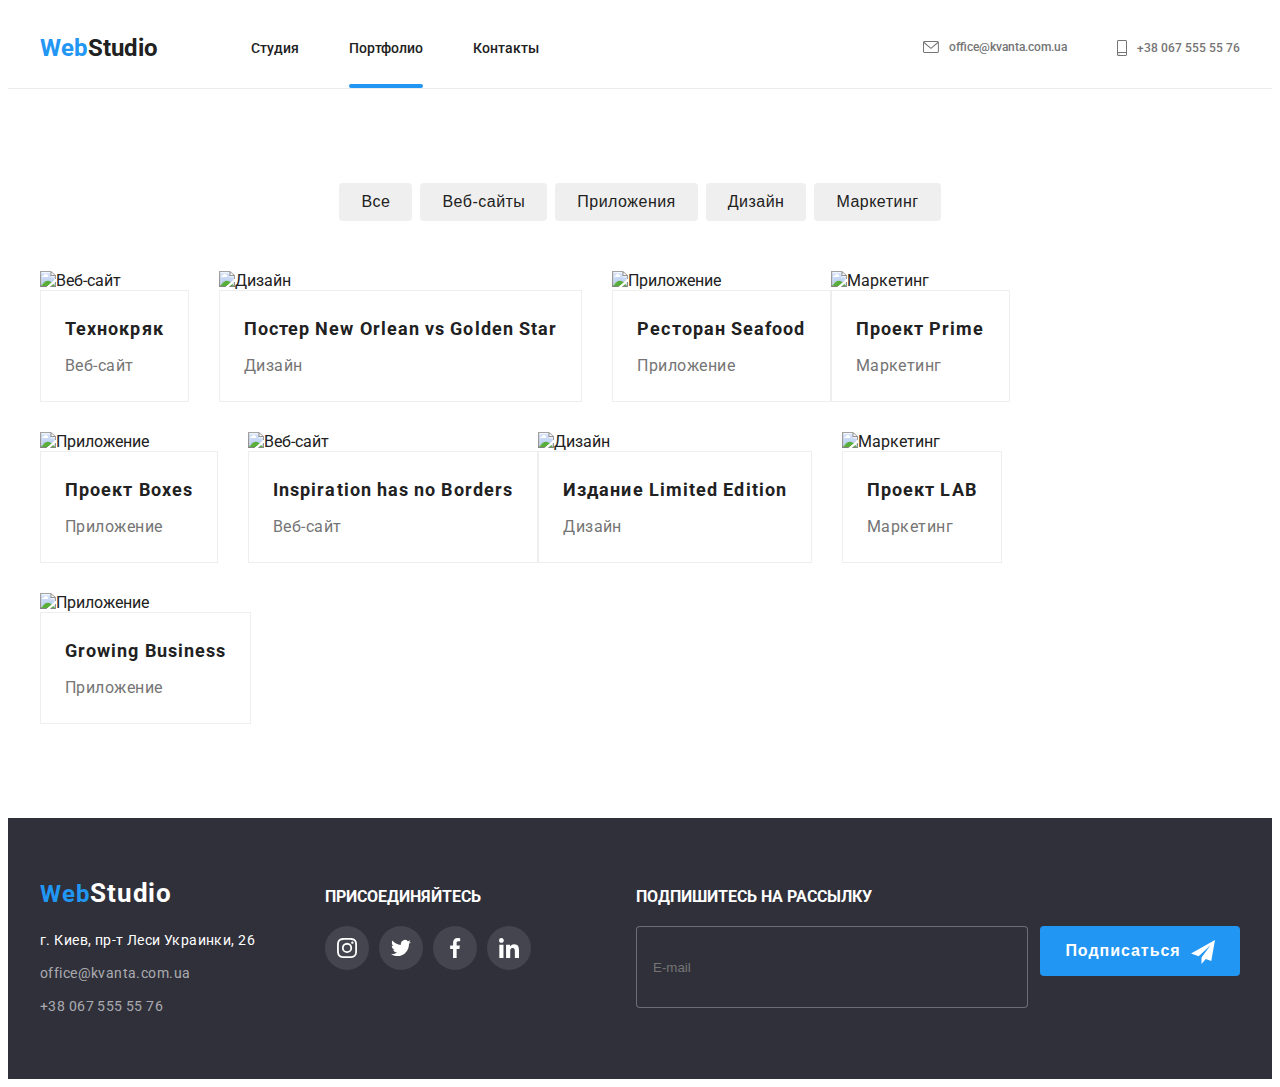
==== commit bcc0be6e: "ДЗ-8" ====
--- a/portfolio.html
+++ b/portfolio.html
@@ -16,7 +16,7 @@
                     <!------------  HEADER ------------>
     <header class="header">
         <div class="container header-box">
-            <nav class="header-flex">
+            <nav class="header-navigation">
                 <a class="header-logo" href="./index.html"><span class="first-word">Web</span>Studio</a>
                 <ul class="nav-list">
                     <li>
@@ -30,6 +30,12 @@
                     </li>
                 </ul>
             </nav>
+            <button type="button" class="burger-btn" data-menu-button>
+                <svg class="burger-icon">
+                    <use href="./img/icons/symbol-defs.svg#burger-icon">
+                    </use>
+                </svg>
+            </button>
             <ul class="address-list">
                 <li>
                     <a class="address-link" href="mailto:office@kvanta.com.ua">
@@ -44,8 +50,49 @@
                         <svg class="address-icon" width="10" height="16">
                             <use href="./img/icons/symbol-defs.svg#icon-smartphone"></use>
                         </svg>
-                        +38 067 555 55 76 
+                        +38 067 555 55 76
                     </a>
+                </li>
+            </ul>
+        </div>
+        <div class="mobile-menu" data-menu>
+            <button class="mobile-close-btn" type="button" data-menu-close>
+                <svg class="close-btn">
+                    <use href="./img/icons/symbol-defs.svg#header-close-icon"></use>
+                </svg>
+            </button>
+            <ul class="mobile-menu-nav">
+                <li class="mobile-menu-nav-item">
+                    <a href="./index.html" class="mobile-menu-nav-link accent-color">Студия</a>
+                </li>
+                <li class="mobile-menu-nav-item">
+                    <a href="./portfolio.html" class="mobile-menu-nav-link">Портфолио</a>
+                </li>
+                <li class="mobile-menu-nav-item">
+                    <a href="#" class="mobile-menu-nav-link">Контакты</a>
+                </li>
+            </ul>
+            <ul class="mobile-menu-address">
+                <li>
+                    <a class="mobile-menu-address-tel" href="tel:+380675555576">+38 067 555 55 76</a>
+                </li>
+                <li>
+                    <a class="mobile-menu-address-mail" href="mailto:office@kvanta.com.ua">office@kvanta.com.ua</a>
+                </li>
+            </ul>
+    
+            <ul class="header-social-list">
+                <li>
+                    <a href="#">Instagram</a>
+                </li>
+                <li>
+                    <a href="#">Twitter</a>
+                </li>
+                <li>
+                    <a href="#">Facebook</a>
+                </li>
+                <li>
+                    <a href="#">LinkedIn</a>
                 </li>
             </ul>
         </div>
@@ -54,7 +101,7 @@
     <main>
         <section class="portfolio-box">
             <div class="container">
-                <h1 hidden>Портфолио</h1>
+                <h1 class="visually-hidden">Портфолио</h1>
                 <ul class="btm-list">
                     <li>
                         <button class="btm-link" type="button">Все</button>
@@ -72,12 +119,12 @@
                         <button class="btm-link" type="button">Маркетинг</button>
                     </li>
                 </ul>
-                <h2 hidden>Примеры работ</h2>
+                <h2 class="visually-hidden">Примеры работ</h2>
                 <ul class="portfolio-list">
                     <li>
                         <a class="portfolio-link" href="#">
                             <div class="portfolio-overlay-box">
-                                <img src="./img/portfolio/img1.jpg" alt="Веб-сайт" width="370" height="294">
+                                <img src="./img/portfolio/img1.jpg" alt="Веб-сайт">
                                 <div class="portfolio-overlay">
                                     <p>Технокряк это современная площадка распространения коронавируса. Компании используют эту платформу для цифрового
                                         шпионажа и атак на защищённые сервера конкурентов.
@@ -93,7 +140,7 @@
                     <li>
                         <a class="portfolio-link" href="">
                             <div class="portfolio-overlay-box">
-                                <img src="./img/portfolio/img2.jpg" alt="Дизайн" width="370" height="294">
+                                <img src="./img/portfolio/img2.jpg" alt="Дизайн">
                                 <div class="portfolio-overlay">
                                     <p>Технокряк это современная площадка распространения коронавируса. Компании используют эту платформу для цифрового
                                         шпионажа и атак на защищённые сервера конкурентов.
@@ -109,7 +156,7 @@
                     <li>
                         <a class="portfolio-link" href="">
                             <div class="portfolio-overlay-box">
-                                <img src="./img/portfolio/img3.jpg" alt="Приложение" width="370" height="294">
+                                <img src="./img/portfolio/img3.jpg" alt="Приложение">
                                 <div class="portfolio-overlay">
                                     <p>Технокряк это современная площадка распространения коронавируса. Компании используют эту платформу для цифрового
                                         шпионажа и атак на защищённые сервера конкурентов.
@@ -125,7 +172,7 @@
                     <li>
                         <a class="portfolio-link" href="">
                             <div class="portfolio-overlay-box">
-                                <img src="./img/portfolio/img4.jpg" alt="Маркетинг" width="370" height="294">
+                                <img src="./img/portfolio/img4.jpg" alt="Маркетинг">
                                 <div class="portfolio-overlay">
                                     <p>Технокряк это современная площадка распространения коронавируса. Компании используют эту платформу для цифрового
                                         шпионажа и атак на защищённые сервера конкурентов.
@@ -141,7 +188,7 @@
                     <li>
                         <a class="portfolio-link" href="">
                             <div class="portfolio-overlay-box">
-                                <img src="./img/portfolio/img5.jpg" alt="Приложение" width="370" height="294">
+                                <img src="./img/portfolio/img5.jpg" alt="Приложение">
                                 <div class="portfolio-overlay">
                                     <p>Технокряк это современная площадка распространения коронавируса. Компании используют эту платформу для цифрового
                                         шпионажа и атак на защищённые сервера конкурентов.
@@ -157,7 +204,7 @@
                     <li>
                         <a class="portfolio-link" href="">
                             <div class="portfolio-overlay-box">
-                                <img src="./img/portfolio/img6.jpg" alt="Веб-сайт" width="370" height="294">
+                                <img src="./img/portfolio/img6.jpg" alt="Веб-сайт">
                                 <div class="portfolio-overlay">
                                     <p>Технокряк это современная площадка распространения коронавируса. Компании используют эту платформу для цифрового
                                         шпионажа и атак на защищённые сервера конкурентов.
@@ -173,7 +220,7 @@
                     <li>
                         <a class="portfolio-link" href="">
                             <div class="portfolio-overlay-box">
-                                <img src="./img/portfolio/img7.jpg" alt="Дизайн" width="370" height="294">
+                                <img src="./img/portfolio/img7.jpg" alt="Дизайн">
                                 <div class="portfolio-overlay">
                                     <p>Технокряк это современная площадка распространения коронавируса. Компании используют эту платформу для цифрового
                                         шпионажа и атак на защищённые сервера конкурентов.
@@ -189,7 +236,7 @@
                     <li>
                         <a class="portfolio-link" href="">
                             <div class="portfolio-overlay-box">
-                                <img src="./img/portfolio/img8.jpg" alt="Маркетинг" width="370" height="294">
+                                <img src="./img/portfolio/img8.jpg" alt="Маркетинг">
                                 <div class="portfolio-overlay">
                                     <p>Технокряк это современная площадка распространения коронавируса. Компании используют эту платформу для цифрового
                                         шпионажа и атак на защищённые сервера конкурентов.
@@ -205,7 +252,7 @@
                     <li>
                         <a class="portfolio-link" href="">
                             <div class="portfolio-overlay-box">
-                                <img src="./img/portfolio/img9.jpg" alt="Приложение" width="370" height="294">
+                                <img src="./img/portfolio/img9.jpg" alt="Приложение">
                                 <div class="portfolio-overlay">
                                     <p>Технокряк это современная площадка распространения коронавируса. Компании используют эту платформу для цифрового
                                         шпионажа и атак на защищённые сервера конкурентов.
@@ -225,18 +272,19 @@
                     <!------------  FOOTER  ------------>
     <footer class="footer-section">
         <div class="container footer-box">
-            <div>
+            <div class="footer-box-contacts">
                 <a class="footer-logo" href="./index.html"><span class="first-word">Web</span>Studio</a>
                 <address>
                     <ul>
                         <li>
-                            <a class="footer-link-map" href="https://goo.gl/maps/8JibjhML7Pq8z9mKA">г. Киев, пр-т Леси Украинки, 26</a>
+                            <a class="footer-link-map" href="https://goo.gl/maps/8JibjhML7Pq8z9mKA">г. Киев, пр-т Леси
+                                Украинки, 26</a>
                         </li>
                         <li>
                             <a class="footer-link mail" href="mailto:office@kvanta.com.ua">office@kvanta.com.ua</a>
                         </li>
                         <li>
-                            <a class="footer-link" href="tel:+380675555576">+38 067 555 55 55</a>
+                            <a class="footer-link" href="tel:+380675555576">+38 067 555 55 76</a>
                         </li>
                     </ul>
                 </address>
@@ -245,7 +293,7 @@
                 <b>ПРИСОЕДИНЯЙТЕСЬ</b>
                 <ul>
                     <li>
-                        <a href="#">
+                        <a href="https://www.instagram.com/reva_anton/">
                             <svg width="20" height="20">
                                 <use href="./img/icons/symbol-defs.svg#icon-instagram"></use>
                             </svg>
@@ -259,8 +307,8 @@
                         </a>
                     </li>
                     <li>
-                        <a href="#">
-                            <svg  width="20" height="20">
+                        <a href="https://www.facebook.com/profile.php?id=100001287010726">
+                            <svg width="20" height="20">
                                 <use href="./img/icons/symbol-defs.svg#icon-facebook"></use>
                             </svg>
                         </a>
--- a/css/main.min.css
+++ b/css/main.min.css
@@ -1,2 +1,2 @@
-:root{--primary-text-color: #212121;--title-text-color: #757575;--accent-color: #2196f3;--primary-wight-color: #ffffff;--primary-black-color: #000000;--primary-bgc: #f5f4fa;--primary-icon-color: #afb1b8;--primary-icon-background-color: #2f303a;--transition: cubic-bezier(0.4, 0, 0.2, 1);--primary-background-btm-color: #188ce8}.visually-hidden{position:absolute !important;clip:rect(1px 1px 1px 1px);clip:rect(1px, 1px, 1px, 1px);padding:0 !important;border:0 !important;height:1px !important;width:1px !important;overflow:hidden}body{font-family:"Raleway", sans-serif;font-family:"Roboto", sans-serif;background-color:var(--primary-wight-color);color:var(--primary-text-color)}h1,h2,h3,p,b{margin:0}ul,ol{margin:0;padding:0}ul{list-style:none}img{display:block}a{color:inherit;text-decoration:none;font-style:normal;display:block}.container{max-width:1200px;margin:0 auto;padding:0 15px}.button{color:var(--primary-wight-color);background:var(--accent-color);border-radius:4px;font-weight:bold;font-size:16px;line-height:1.875;letter-spacing:0.06em;padding:10px auto;border:none;cursor:pointer;width:200px;height:50px;transition-property:background;transition-duration:250ms;transition-timing-function:var(--transition)}.button:hover,.button:focus,.button:active{background-color:var(--primary-background-btm-color);outline:none}.nav-link.active-link{color:var(--accent-color)}.active-link::after{transform:scale(1)}.header-box{display:flex;align-items:center;justify-content:space-between}.first-word{font-size:26px;line-height:1.192;color:var(--accent-color)}.header-flex{display:flex}.header-flex>a{margin-right:93px;font-family:Raleway;font-size:26px;line-height:1.192;letter-spacing:0.03em;color:var(--primary-black-color)}.nav-list{display:flex}.nav-list a{color:var(--primary-text-color)}.nav-list li:not(:last-child){margin-right:50px}.nav-link{display:flex;padding-top:32px;padding-bottom:32px;position:relative;transition-property:color;transition-duration:250ms;transition-timing-function:var(--transition)}.nav-link::after{position:absolute;content:"";display:flex;width:100%;height:4px;left:0;bottom:0;border-radius:2px;background-color:var(--accent-color);transform:scale(0);transition:transform 250ms var(--transition)}.nav-link:focus::after,.nav-link:hover::after{transform:scale(1)}.nav-link:hover,.nav-link:focus{color:var(--accent-color)}.address-list{display:flex}.address-list li:not(:last-child){margin-right:50px}.header{font-weight:500;font-size:14px;line-height:1.143;letter-spacing:0.02em;color:var(--primary-text-color);border-bottom:1px solid #ececec}.header a{display:flex}.header-logo{padding-top:24px;padding-bottom:25px}.address-link{font-weight:500;font-size:14px;line-height:1.143;letter-spacing:0.02em;color:var(--title-text-color);display:flex;padding-top:32px;padding-bottom:32px;align-items:center;transition-property:color;transition-duration:250ms;transition-timing-function:var(--transition)}.address-link:active,.address-link:hover,.address-link:focus{color:var(--accent-color)}.address-icon{margin-right:10px;fill:currentColor}.hero-section{position:relative;background-color:var(--primary-icon-background-color);text-align:center;padding:200px 0;height:600px;max-width:1600px;margin:0 auto;background-image:linear-gradient(to right, rgba(47,48,58,0.4), rgba(47,48,58,0.4)),url(../img/hero/hero.jpg);background-repeat:no-repeat;background-position:center}.hero-section div{position:absolute;top:50%;left:50%;transform:translate(-50%, -50%) scale(0);transition:transform 250ms var(--transition)}.hero-section:hover div{transform:translate(-50%, -50%) scale(1)}.hero-title{font-weight:900;font-size:44px;line-height:1.364;letter-spacing:0.06em;text-transform:uppercase;color:var(--primary-wight-color);max-width:696px;margin:0 auto 30px}.priority-box{padding:94px 0}.priority-list{display:flex;justify-content:center}.priority-list li{width:270px}.priority-list li+li{margin-left:30px}.priority-list li::before{display:block;content:"";height:120px;margin-bottom:30px;border-radius:4px;background-color:var(--primary-bgc);background-repeat:no-repeat;background-position:center;background-size:70px}.antenna-item::before{background-image:url(../img/icons/SVG/antenna.svg)}.clock-item::before{background-image:url(../img/icons/SVG/clock.svg)}.diagram-item::before{background-image:url(../img/icons/SVG/diagram.svg)}.astronaut-item::before{background-image:url(../img/icons/SVG/astronaut.svg)}.priority-subtitle{font-weight:bold;font-size:14px;line-height:1.143;letter-spacing:0.03em;text-transform:uppercase;color:var(--primary-text-color);margin-bottom:10px}.priority-text{font-style:normal;font-weight:normal;font-size:14px;line-height:1.714;letter-spacing:0.03em;color:var(--title-text-color)}.work-box{padding-bottom:94px}.work-title{font-weight:bold;font-size:36px;line-height:1.167;letter-spacing:0.03em;color:var(--primary-text-color);margin-bottom:50px;text-align:center}.work-list{display:flex}.work-list li+li{margin-left:30px}.work-overlay-box{position:relative}.work-overlay{position:absolute;display:flex;justify-content:center;align-items:center;width:370px;height:70px;left:0;bottom:0;background-color:rgba(47,48,58,0.8)}.work-overlay p{font-size:14px;line-height:1.143;letter-spacing:0.03em;text-transform:uppercase;color:var(--primary-wight-color)}.team-box{padding:94px 0;background-color:var(--primary-bgc)}.team-title{font-weight:bold;font-size:36px;line-height:1.167;letter-spacing:0.03em;color:var(--primary-text-color);margin-bottom:50px;text-align:center}.team-list{display:flex}.team-list>li{box-shadow:0px 1px 3px rgba(0,0,0,0.12),0px 1px 1px rgba(0,0,0,0.14),0px 2px 1px rgba(0,0,0,0.2);border-radius:0px 0px 4px 4px}.team-list li+li{margin-left:30px}.team-name{font-weight:500;font-size:16px;line-height:1.188;letter-spacing:0.03em;color:var(--primary-text-color);margin-bottom:10px}.team-text{font-weight:normal;font-size:16px;line-height:1.188;letter-spacing:0.03em;color:var(--title-text-color)}.team-card{text-align:center;padding:30px 32px;background-color:var(--primary-wight-color);border-radius:0px 0px 4px 4px}.team-social ul{display:flex;justify-content:center;align-items:center}.team-social li{margin:0;width:44px;height:44px;margin-top:16px}.team-social li+li{margin-left:10px}.team-social a{display:flex;width:100%;height:100%;justify-content:center;align-items:center;border-radius:50%;fill:var(--primary-icon-color);transition-property:fill, background-color;transition-duration:250ms;transition-timing-function:var(--transition)}.team-social a:hover,.team-social a:focus{background-color:var(--accent-color);fill:var(--primary-wight-color)}.client-box{padding:94px 0}.client-title{font-weight:bold;font-size:36px;line-height:1.166;text-align:center;letter-spacing:0.03em;color:var(--primary-text-color);margin-bottom:50px}.client-list{display:flex;align-items:center;justify-content:space-between}.client-list li{width:170px;height:90px}.client-link{display:flex;width:100%;height:100%;border:1px solid var(--primary-icon-color);border-radius:4px;justify-content:center;align-items:center;transition-property:border;transition-duration:250ms;transition-timing-function:var(--transition)}.client-link:focus,.client-link:hover{border:1px solid var(--accent-color)}.client-link:hover>svg,.client-link:focus>svg{fill:var(--accent-color)}.client-icon{fill:var(--primary-icon-color);transition-property:fill;transition-duration:250ms;transition-timing-function:var(--transition)}.footer-box{display:flex;align-items:baseline}.footer-logo{font-family:Raleway;font-style:normal;font-weight:bold;font-size:26px;line-height:1.192;letter-spacing:0.03em;color:var(--primary-wight-color);margin-bottom:20px}.footer-section{background-color:var(--primary-icon-background-color);padding:60px 0}.footer-section b{display:inline-block;margin-bottom:20px;color:var(--primary-wight-color)}.footer-link-map{display:block;font-style:normal;font-weight:normal;font-size:14px;line-height:1.714;letter-spacing:0.03em;color:var(--primary-wight-color);margin-bottom:9px}.footer-link{font-weight:normal;font-size:14px;line-height:1.714;letter-spacing:0.03em;color:rgba(255,255,255,0.6);transition-property:color;transition-duration:250ms;transition-timing-function:var(--transition)}.footer-link:hover,.footer-link:focus{color:var(--accent-color)}.mail{margin-bottom:9px}.footer-social{margin-left:70px}.footer-social ul{display:flex;justify-content:center;align-items:center}.footer-social li{margin:0;width:44px;height:44px}.footer-social li+li{margin-left:10px}.footer-social a{display:flex;width:100%;height:100%;justify-content:center;align-items:center;border-radius:50%;fill:var(--primary-wight-color);background-color:rgba(255,255,255,0.1);transition-property:background-color;transition-duration:250ms;transition-timing-function:var(--transition)}.footer-social a:hover,.footer-social a:focus{background-color:var(--accent-color);fill:var(--primary-wight-color)}.footer-form{margin-left:auto}.footer-form form{display:flex}.footer-mail{width:358px;height:50px;background-color:var(--primary-icon-background-color);border:1px solid rgba(255,255,255,0.3);border-radius:4px;padding:15px 16px;margin-right:12px;color:var(--primary-wight-color);transition-property:border-color;transition-duration:250ms;transition-timing-function:var(--transition)}.footer-mail:focus{outline:none;border-color:var(--accent-color)}.footer-btm-icon::after{display:inline-block;content:"";width:24px;height:24px;background-image:url(../img/icons/SVG/icon-send.svg);background-size:contain;vertical-align:middle;margin-left:10px}.portfolio-box{padding:94px 0}.btm-list{margin-bottom:50px;display:flex;justify-content:center}.btm-list li+li{margin-left:8px}.btm-link{font-weight:500;font-size:16px;line-height:1.625;letter-spacing:0.03em;color:var(--primary-text-color);cursor:pointer;padding:0.5em 1em;border-radius:4px;border:none;transition-property:color, background, box-shadow;transition-duration:250ms;transition-timing-function:var(--transition)}.btm-link:focus,.btm-link:active,.btm-link:hover{background:var(--accent-color);color:var(--primary-wight-color);box-shadow:0px 3px 1px rgba(0,0,0,0.1),0px 1px 2px rgba(0,0,0,0.08),0px 2px 2px rgba(0,0,0,0.12)}.work-subtitle{font-weight:bold;font-size:18px;line-height:2;letter-spacing:0.06em;color:var(--primary-text-color);margin-bottom:4px}.text{font-size:16px;line-height:1.875;letter-spacing:0.03em;color:var(--title-text-color)}.portfolio-list{display:flex;flex-wrap:wrap}.portfolio-list a{transition-property:box-shadow;transition-duration:250ms;transition-timing-function:var(--transition)}.portfolio-list a:hover,.portfolio-list a:focus{box-shadow:0px 1px 1px rgba(0,0,0,0.12),0px 4px 4px rgba(0,0,0,0.06),1px 4px 6px rgba(0,0,0,0.16)}.portfolio-list li:not(:nth-child(3n+3)){margin-right:30px}.portfolio-list li:not(:nth-last-child(-n+3)){margin-bottom:30px}.portfolio-card{border:1px solid #eeeeee;padding:20px 24px}.portfolio-overlay-box{position:relative;overflow:hidden}.portfolio-overlay{position:absolute;width:100%;height:100%;top:0;left:0;padding:63px 24px;background-color:rgba(33,150,243,0.9);transform:translateY(101%);transition-property:transform;transition-duration:250ms;transition-timing-function:var(--transition)}.portfolio-overlay p{font-size:18px;line-height:1.556;letter-spacing:0.03em;color:var(--primary-wight-color)}.portfolio-link:focus .portfolio-overlay,.portfolio-link:hover .portfolio-overlay{transform:translateY(0)}.backdrop{position:fixed;top:0;left:0;width:100%;height:100%;background:rgba(0,0,0,0.2);transition:scale(1)}.backdrop:focus .modal,.backdrop:hover .modal{transform:translate(-50%, -50%) scale(1);opacity:1}.modal{position:absolute;width:528px;height:581px;top:50%;left:50%;opacity:0;transform:translate(-50%, -50%) scale(1.2);background-color:var(--primary-wight-color);box-shadow:0px 1px 3px rgba(0,0,0,0.12),0px 1px 1px rgba(0,0,0,0.14),0px 2px 1px rgba(0,0,0,0.2);border-radius:4px;padding:40px;transition-property:transform opacity;transition-duration:250ms;transition-timing-function:var(--transition)}.modal b{display:flex;font-style:normal;font-size:20px;line-height:1.15;text-align:center;letter-spacing:0.03em;color:var(--primary-text-color);margin-bottom:12px}.modal-close-btn{position:absolute;top:8px;right:8px;display:flex;width:30px;height:30px;padding:0;border:solid 1px var(--primary-black-color);border-radius:50%;background-color:var(--primary-wight-color);justify-content:center;align-items:center;cursor:pointer;transition-property:fill solid;transition-duration:250ms;transition-timing-function:var(--transition)}.modal-close-btn:hover,.modal-close-btn:focus{fill:var(--accent-color);border:solid 1px var(--accent-color)}.is-hidden{opacity:0;visibility:hidden;pointer-events:none}.form{display:flex;flex-direction:column}.form-label{font-size:12px;line-height:1.167;letter-spacing:0.01em;color:var(--title-text-color)}.form-label+.form-label{display:block;margin-top:10px}.modal-input{display:block;height:40px;width:100%;border:1px solid rgba(33,33,33,0.2);border-radius:4px;margin-top:4px;padding-left:42px;transition-property:border-color;transition-duration:250ms;transition-timing-function:var(--transition)}.modal-input:focus{border-color:var(--accent-color);outline:none}.modal-input:focus+.modal-svg{fill:var(--accent-color)}.modal-input-box{position:relative;display:block}.modal-svg{position:absolute;left:15px;top:50%;transform:translateY(-50%);transition-property:fill;transition-duration:250ms;transition-timing-function:var(--transition)}.modal-user-message{display:block;height:120px;width:100%;padding:12px 16px;margin-top:4px;border-radius:4px;border:1px solid rgba(33,33,33,0.2);resize:none;font-size:12px;line-height:1.667;letter-spacing:0.01em;transition-property:border-color;transition-duration:250ms;transition-timing-function:var(--transition)}.modal-user-message:focus{outline:none;border-color:var(--accent-color)}.checkbox-label{font-size:14px;line-height:1.714;letter-spacing:0.03em;color:var(--title-text-color);align-self:center;margin-top:20px}.checkbox-label a{display:inline;font-size:14px;line-height:1.714;letter-spacing:0.03em;text-decoration-line:underline;color:var(--accent-color)}.checkbox-label span{vertical-align:middle}.checkbox-label::before{display:inline-block;width:16px;height:15px;content:"";background-image:url(../img/icons/SVG/checkbox.svg);vertical-align:middle}.modal-checkbox:checked+.checkbox-label::before{background-image:url(../img/icons/SVG/icon-check.svg);background-repeat:no-repeat}.modal-checkbox:focus+.checkbox-label::before{outline:auto}.modal-btn{align-self:center;margin-top:30px}
+:root{--text-font: "Roboto", sans-serif;--title-font: "Raleway", sans-serif;--primary-text-color: #212121;--title-text-color: #757575;--accent-color: #2196f3;--primary-wight-color: #ffffff;--primary-black-color: #000000;--primary-bgc: #f5f4fa;--primary-icon-color: #afb1b8;--primary-icon-background-color: #2f303a;--transition: cubic-bezier(0.4, 0, 0.2, 1);--primary-background-btm-color: #188ce8}.visually-hidden{position:absolute !important;clip:rect(1px 1px 1px 1px);clip:rect(1px, 1px, 1px, 1px);padding:0 !important;border:0 !important;height:1px !important;width:1px !important;overflow:hidden}body{font-family:"Raleway", sans-serif;font-family:"Roboto", sans-serif;background-color:var(--primary-wight-color);color:var(--primary-text-color)}h1,h2,h3,p,b{margin:0}ul,ol{margin:0;padding:0;list-style:none}img{display:block;max-width:100%;height:auto}a{color:inherit;text-decoration:none;font-style:normal;display:block}.container{margin:0 auto;padding:0 15px;width:100%}.header .container{display:flex;align-items:center;justify-content:space-between}@media screen and (min-width: 480px){.container{width:480px}}@media screen and (min-width: 768px){.container{width:768px}}@media screen and (min-width: 1200px){.container{width:1200px}}.button{color:var(--primary-wight-color);background:var(--accent-color);border-radius:4px;font-weight:bold;font-size:16px;line-height:1.875;letter-spacing:0.06em;padding:10px auto;border:none;cursor:pointer;width:200px;height:50px;transition-property:background;transition-duration:250ms;transition-timing-function:var(--transition)}.button:hover,.button:focus,.button:active{background-color:var(--primary-background-btm-color);outline:none}.header{border-bottom:1px solid #ececec}.first-word{font-size:24px;font-weight:700;line-height:1.167;color:#2196f3}.header-logo{font-size:24px;font-weight:700;line-height:1.167;color:#212121}@media screen and (max-width: 767px){.header-logo{padding-top:16px;padding-bottom:16px}.nav-list{display:none}.address-list{display:none}.mobile-menu{position:absolute;width:100%;max-width:100vw;height:100vh;top:0;left:0;transform:translateY(-1000%);background-color:#fff;padding:48px 40px;transition:transform 500ms linear;z-index:1}.mobile-menu.is-open{transform:translateY(0%)}.burger-btn,.mobile-close-btn{background-color:transparent;border:none;padding:0}.burger-btn:hover .burger-icon,.burger-btn:focus .burger-icon{fill:#2196f3}.mobile-close-btn{position:absolute;top:10px;right:15px}.mobile-close-btn:hover .close-btn,.mobile-close-btn:focus .close-btn{fill:#2196f3}.burger-icon,.close-btn{width:40px;height:40px;fill:#212121}.mobile-menu-nav-link{font-size:40px;font-weight:500;line-height:1.175;color:#212121}.accent-color{color:#2196f3}.mobile-menu-nav li+li{margin-top:32px}.mobile-menu-address-tel{margin-top:30px}.mobile-menu-address-mail{margin-top:32px}.mobile-menu-address-tel{font-size:34px;font-weight:500;line-height:1.176;color:#2196f3}.mobile-menu-address-mail{font-size:24px;font-weight:500;line-height:1.167;color:#757575}.header-social-list{font-size:18px;font-weight:500;line-height:1.222;color:#2196f3;display:flex;margin-top:64px}.header-social-list li+LI{margin-left:20px}}@media screen and (min-width: 768px){.burger-btn{display:none}.mobile-menu{display:none}.header-navigation{display:flex;align-items:center;justify-content:center}.header-logo{padding-top:26px;padding-bottom:26px;margin-right:88px}.header-box{display:flex;align-items:center;justify-content:space-between}.nav-list{display:flex}.nav-list li:not(:last-child){margin-right:50px}.nav-link{display:flex;padding-top:32px;padding-bottom:32px;position:relative;font-size:14px;font-weight:500;line-height:1.143;color:#212121;transition-property:color;transition-duration:250ms;transition-timing-function:cubic-bezier(0.4, 0, 0.2, 1)}.nav-link::after{position:absolute;content:"";display:flex;width:100%;height:4px;left:0;bottom:0;border-radius:2px;background-color:var(--accent-color);transform:scale(0);transition:transform 250ms var(--transition)}.nav-link:focus::after,.nav-link:hover::after{transform:scale(1)}.nav-link:hover,.nav-link:focus{color:var(--accent-color)}.address-link{display:flex;font-size:12px;font-weight:500;line-height:1.167;color:var(--title-text-color);padding-top:5px;padding-bottom:5px;align-items:center;transition-property:color;transition-duration:250ms;transition-timing-function:var(--transition)}.address-link:active,.address-link:hover,.address-link:focus{color:var(--accent-color)}.address-icon{margin-right:10px;fill:currentColor}.active-link::after{transform:scale(1)}.nav-link .active-link{color:var(--accent-color)}}@media screen and (min-width: 1200px){.header-logo{padding-top:24px;padding-bottom:25px;margin-right:93px}.address-list{display:flex}.address-list li:not(:last-child){margin-right:50px}.address-link{font-size:12px;font-weight:500;line-height:1.167;color:var(--title-text-color);padding-top:32px;padding-bottom:32px}}.hero-section{position:relative;background-color:#2f303a;text-align:center;height:400px;margin:0 auto;background-image:linear-gradient(to right, rgba(47,48,58,0.4), rgba(47,48,58,0.4)),url(../img/hero/hero.jpg);background-repeat:no-repeat;background-position:center}.hero-section div{position:absolute;top:50%;left:50%;transform:translate(-50%, -50%) scale(1);transition:transform 250ms cubic-bezier(0.4, 0, 0.2, 1)}.hero-section:hover div{transform:translate(-50%, -50%) scale(1)}.hero-title{font-size:26px;font-weight:900;line-height:1.615;text-transform:uppercase;color:#fff;max-width:360px;margin:0 auto 30px}@media screen and (min-width: 1200px){.hero-title{font-size:44px;font-weight:900;line-height:1.364;max-width:696px}.hero-section{height:600px;max-width:1600px}}.priority-box{padding:60px 0}.priority-list li::before{display:block;content:"";height:120px;margin-bottom:30px;border-radius:4px;background-color:#f5f4fa;background-repeat:no-repeat;background-position:center;background-size:70px}.antenna-item::before{background-image:url(../img/icons/SVG/antenna.svg)}.clock-item::before{background-image:url(../img/icons/SVG/clock.svg)}.diagram-item::before{background-image:url(../img/icons/SVG/diagram.svg)}.astronaut-item::before{background-image:url(../img/icons/SVG/astronaut.svg)}.priority-subtitle{font-size:14px;font-weight:700;line-height:1.143;letter-spacing:0.03em;text-transform:uppercase;color:#212121;margin-bottom:10px;text-align:center}.priority-text{font-size:14px;font-weight:400;line-height:1.714;letter-spacing:0.03em;color:#212121}@media screen and (max-width: 767px){.priority-list li+li{margin-top:30px}}@media screen and (min-width: 768px) and (max-width: 1199px){.priority-list{justify-content:flex-start;flex-wrap:wrap}.priority-list li{width:354px}.priority-list li:nth-child(2n+1){margin-right:30px}.priority-list li:nth-child(n+3){margin-top:30px}}@media screen and (min-width: 768px){.priority-list{display:flex}.priority-subtitle{text-align:left}}@media screen and (min-width: 1200px){.priority-box{padding:94px 0}.priority-list li{width:270px}.priority-list li+li{margin-left:30px}}@media screen and (max-width: 1199px){.work-box{display:none}}.work-box{padding-bottom:94px}.work-title{font-weight:bold;font-size:36px;line-height:1.167;letter-spacing:0.03em;color:var(--primary-text-color);margin-bottom:50px;text-align:center}.work-list{display:flex}.work-list li+li{margin-left:30px}.work-overlay-box{position:relative}.work-overlay{position:absolute;display:flex;justify-content:center;align-items:center;width:370px;height:70px;left:0;bottom:0;background-color:rgba(47,48,58,0.8)}.work-overlay p{font-size:14px;line-height:1.143;letter-spacing:0.03em;text-transform:uppercase;color:var(--primary-wight-color)}.team-box{padding:60px 0;background-color:#f5f4fa}.team-title{font-size:28px;font-weight:700;line-height:1.179;letter-spacing:0.03em;color:var(--primary-text-color);margin-bottom:30px;text-align:center}.team-list>li{box-shadow:0px 1px 3px rgba(0,0,0,0.12),0px 1px 1px rgba(0,0,0,0.14),0px 2px 1px rgba(0,0,0,0.2);border-radius:0px 0px 4px 4px}.team-name{font-size:16px;font-weight:500;line-height:1.188;letter-spacing:0.03em;color:#212121;margin-bottom:10px}.team-text{font-size:16px;font-weight:400;line-height:1.188;letter-spacing:0.03em;color:#757575}.team-card{text-align:center;padding-top:30px;padding-bottom:24px;background-color:#fff;border-radius:0px 0px 4px 4px}.team-social ul{display:flex;justify-content:center;align-items:center}.team-social li{margin:0;width:44px;height:44px;margin-top:16px}.team-social li+li{margin-left:10px}.team-social a{display:flex;width:100%;height:100%;justify-content:center;align-items:center;border-radius:50%;fill:#afb1b8;transition-property:fill, background-color;transition-duration:250ms;transition-timing-function:cubic-bezier(0.4, 0, 0.2, 1)}.team-social a:hover,.team-social a:focus{background-color:#2196f3;fill:#fff}@media screen and (max-width: 767px){.team-list{display:flex;flex-direction:column}.team-list-box:nth-child(n+2){margin-top:30px}}@media screen and (min-width: 768px) and (max-width: 1199px){.team-list{display:flex;flex-direction:row;flex-wrap:wrap}.team-list-box{max-width:354px}.team-list-box:nth-child(2n+1){margin-right:30px}.team-list-box:nth-child(n+3){margin-top:30px}}@media screen and (min-width: 1200px){.team-box{padding:94px 0}.team-list{display:flex;flex-direction:row;flex-wrap:wrap;justify-content:space-between}.team-list-box{max-width:270px}.team-title{margin-bottom:50px;font-size:36px;font-weight:700;line-height:1.167}.team-card{padding:30px 32px}}.client-box{padding:60px 0}.client-title{font-size:28px;font-weight:700;line-height:1.179;text-align:center;letter-spacing:0.03em;color:#212121;margin-bottom:30px}.client-list{display:flex;justify-content:space-between}.client-list li{min-width:210px;height:90px}.client-link{display:flex;width:100%;height:100%;border:1px solid #afb1b8;border-radius:4px;justify-content:center;align-items:center;transition-property:border;transition-duration:250ms;transition-timing-function:cubic-bezier(0.4, 0, 0.2, 1)}.client-link:focus,.client-link:hover{border:1px solid #2196f3}.client-link:hover>svg,.client-link:focus>svg{fill:var(--accent-color)}.client-icon{fill:#afb1b8;transition-property:fill;transition-duration:250ms;transition-timing-function:cubic-bezier(0.4, 0, 0.2, 1)}@media screen and (max-width: 767px){.client-list li:nth-child(n+3){margin-top:30px}}@media screen and (max-width: 1199px){.client-list{display:flex;flex-wrap:wrap;align-items:center;flex-direction:row}}@media screen and (min-width: 768px) and (max-width: 1200px){.client-list li:nth-child(n+4){margin-top:30px}.client-list li{min-width:226px;height:90px}}@media screen and (min-width: 1200px){.client-box{padding:94px 0}.client-title{font-size:36px;font-weight:700;line-height:1.167;margin-bottom:50px}.client-list li{min-width:170px;height:90px}}.footer-box{display:flex;justify-content:center;align-items:center}.footer-logo{font-size:24px;font-weight:700;line-height:1.167;letter-spacing:0.03em;color:#fff;margin-bottom:20px}.footer-section{background-color:#2f303a;padding:60px 0}.footer-section b{display:inline-block;margin-bottom:20px;color:#fff}.footer-link-map{display:block;font-style:normal;font-weight:normal;font-size:14px;line-height:1.714;letter-spacing:0.03em;color:#fff;margin-bottom:9px}.footer-link{font-weight:normal;font-size:14px;line-height:1.714;letter-spacing:0.03em;color:rgba(255,255,255,0.6);transition-property:color;transition-duration:250ms;transition-timing-function:cubic-bezier(0.4, 0, 0.2, 1)}.footer-link:hover,.footer-link:focus{color:#2196f3}.mail{margin-bottom:9px}.footer-social ul{display:flex;justify-content:center;align-items:center}.footer-social li{margin:0;width:44px;height:44px}.footer-social li+li{margin-left:10px}.footer-social a{display:flex;width:100%;height:100%;justify-content:center;align-items:center;border-radius:50%;fill:#fff;background-color:rgba(255,255,255,0.1);transition-property:background-color;transition-duration:250ms;transition-timing-function:cubic-bezier(0.4, 0, 0.2, 1)}.footer-social a:hover,.footer-social a:focus{background-color:#2196f3;fill:#fff}.footer-mail{width:358px;height:50px;background-color:var(--primary-icon-background-color);border:1px solid rgba(255,255,255,0.3);border-radius:4px;padding:15px 16px;margin-right:12px;color:var(--primary-wight-color);transition-property:border-color;transition-duration:250ms;transition-timing-function:cubic-bezier(0.4, 0, 0.2, 1)}.footer-mail:focus{outline:none;border-color:#2196f3}.footer-btm-icon::after{display:inline-block;content:"";width:24px;height:24px;background-image:url(../img/icons/SVG/icon-send.svg);background-size:contain;vertical-align:middle;margin-left:10px}@media screen and (max-width: 767px){.footer-box-contacts{display:flex;flex-direction:column;align-items:center;margin-bottom:60px}.footer-box-contacts ul{display:flex;flex-direction:column;align-items:center}.footer-social{display:flex;flex-direction:column;align-items:center;margin-bottom:60px}.footer-form{display:flex;flex-direction:column;align-items:center}.footer-form form{display:flex;flex-direction:column;align-items:center}.footer-box{display:flex;flex-wrap:wrap;flex-direction:column}.footer-mail{margin-bottom:20px;width:100%}}@media screen and (min-width: 768px) and (max-width: 1199px){.footer-box{display:flex;flex-wrap:wrap;justify-content:space-around}.footer-box-contacts{display:flex;flex-direction:column;align-items:center}.footer-box-contacts ul{display:flex;flex-direction:column;align-items:center}.footer-social{display:flex;flex-direction:column;align-items:center}.footer-form{display:flex;flex-direction:column;align-items:center;margin-top:60px}.footer-form form{display:flex;flex-direction:column;align-items:center}.footer-mail{width:450px;margin-bottom:20px}}@media screen and (min-width: 1200px){.footer-box{display:flex;align-items:baseline}.footer-social{margin-left:70px}.footer-form{margin-left:auto}.footer-form form{display:flex}.footer-logo{font-size:26px;font-weight:700;line-height:1.192}}.portfolio-box{padding:60px 0}.btm-list{margin-bottom:40px;display:flex;justify-content:flex-start;flex-wrap:wrap}.btm-list li+li{margin-left:8px}.btm-link{font-size:16px;font-weight:500;line-height:1.625;letter-spacing:0.03em;color:#212121;cursor:pointer;padding:6px 22px;border-radius:4px;border:none;transition-property:color, background, box-shadow;transition-duration:250ms;transition-timing-function:cubic-bezier(0.4, 0, 0.2, 1)}.btm-link:focus,.btm-link:active,.btm-link:hover{background:#2196f3;color:#fff;box-shadow:0px 3px 1px rgba(0,0,0,0.1),0px 1px 2px rgba(0,0,0,0.08),0px 2px 2px rgba(0,0,0,0.12)}.portfolio-list{display:flex;flex-wrap:wrap}.portfolio-list a{transition-property:box-shadow;transition-duration:250ms;transition-timing-function:cubic-bezier(0.4, 0, 0.2, 1)}.portfolio-list a:hover,.portfolio-list a:focus{box-shadow:0px 1px 1px rgba(0,0,0,0.12),0px 4px 4px rgba(0,0,0,0.06),1px 4px 6px rgba(0,0,0,0.16)}.portfolio-list li:not(:nth-child(3n+3)){margin-right:30px}.portfolio-list li:not(:nth-last-child(-n+3)){margin-bottom:30px}.portfolio-card{border:1px solid #eeeeee;padding:20px 24px}.portfolio-overlay-box{position:relative;overflow:hidden}.portfolio-overlay{position:absolute;width:100%;height:100%;top:0;left:0;padding:63px 24px;background-color:rgba(33,150,243,0.9);transform:translateY(101%);transition-property:transform;transition-duration:250ms;transition-timing-function:cubic-bezier(0.4, 0, 0.2, 1)}.portfolio-overlay p{font-size:18px;line-height:1.556;letter-spacing:0.03em;color:#fff}.portfolio-link:focus .portfolio-overlay,.portfolio-link:hover .portfolio-overlay{transform:translateY(0)}.work-subtitle{font-size:18px;font-weight:700;line-height:2;letter-spacing:0.06em;color:#212121;margin-bottom:4px}.text{font-size:16px;font-weight:400;line-height:1.875;letter-spacing:0.03em;color:#757575}@media screen and (max-width: 767px){.btm-link:nth-child(-n+3){margin-bottom:15px}}@media screen and (min-width: 768px){.btm-list{justify-content:center}}@media screen and (min-width: 1200px){.portfolio-box{padding:94px 0}.btm-list{margin-bottom:50px}}.backdrop{position:fixed;top:0;left:0;width:100%;height:100%;background:rgba(0,0,0,0.2);transition:scale(1)}.backdrop:focus .modal,.backdrop:hover .modal{transform:translate(-50%, -50%) scale(1);opacity:1}.modal{position:absolute;width:100%;max-width:450px;height:95%;max-height:609px;overflow:scroll;top:50%;left:50%;opacity:0;transform:translate(-50%, -50%) scale(1);background-color:var(--primary-wight-color);box-shadow:0px 1px 3px rgba(0,0,0,0.12),0px 1px 1px rgba(0,0,0,0.14),0px 2px 1px rgba(0,0,0,0.2);border-radius:4px;padding:40px;transition-property:transform opacity;transition-duration:250ms;transition-timing-function:var(--transition)}.modal b{display:flex;font-style:normal;font-size:20px;line-height:1.15;text-align:center;letter-spacing:0.03em;color:var(--primary-text-color);margin-bottom:12px}.modal-close-btn{position:absolute;top:8px;right:8px;display:flex;width:30px;height:30px;padding:0;border:solid 1px var(--primary-black-color);border-radius:50%;background-color:var(--primary-wight-color);justify-content:center;align-items:center;cursor:pointer;transition-property:fill solid;transition-duration:250ms;transition-timing-function:var(--transition)}.modal-close-btn:hover,.modal-close-btn:focus{fill:var(--accent-color);border:solid 1px var(--accent-color)}.is-hidden{opacity:0;visibility:hidden;pointer-events:none}.form{display:flex;flex-direction:column}.form-label{font-size:12px;line-height:1.167;letter-spacing:0.01em;color:var(--title-text-color)}.form-label+.form-label{display:block;margin-top:10px}.modal-input{display:block;height:40px;width:100%;border:1px solid rgba(33,33,33,0.2);border-radius:4px;margin-top:4px;padding-left:42px;transition-property:border-color;transition-duration:250ms;transition-timing-function:var(--transition)}.modal-input:focus{border-color:var(--accent-color);outline:none}.modal-input:focus+.modal-svg{fill:var(--accent-color)}.modal-input-box{position:relative;display:block}.modal-svg{position:absolute;left:15px;top:50%;transform:translateY(-50%);transition-property:fill;transition-duration:250ms;transition-timing-function:var(--transition)}.modal-user-message{display:block;height:120px;width:100%;padding:12px 16px;margin-top:4px;border-radius:4px;border:1px solid rgba(33,33,33,0.2);resize:none;font-size:12px;line-height:1.667;letter-spacing:0.01em;transition-property:border-color;transition-duration:250ms;transition-timing-function:var(--transition)}.modal-user-message:focus{outline:none;border-color:var(--accent-color)}.checkbox-label{font-size:14px;line-height:1.714;letter-spacing:0.03em;color:var(--title-text-color);align-self:center;margin-top:20px}.checkbox-label a{display:inline;font-size:14px;line-height:1.714;letter-spacing:0.03em;text-decoration-line:underline;color:var(--accent-color)}.checkbox-label span{vertical-align:middle}.checkbox-label::before{display:inline-block;width:16px;height:15px;content:"";background-image:url(../img/icons/SVG/checkbox.svg);vertical-align:middle}.modal-checkbox:checked+.checkbox-label::before{background-image:url(../img/icons/SVG/icon-check.svg);background-repeat:no-repeat}.modal-checkbox:focus+.checkbox-label::before{outline:auto}.modal-btn{align-self:center;margin-top:30px}@media screen and (min-width: 1200px){.modal{max-width:none;max-height:none;width:528px;height:581px}}
 /*# sourceMappingURL=main.min.css.map */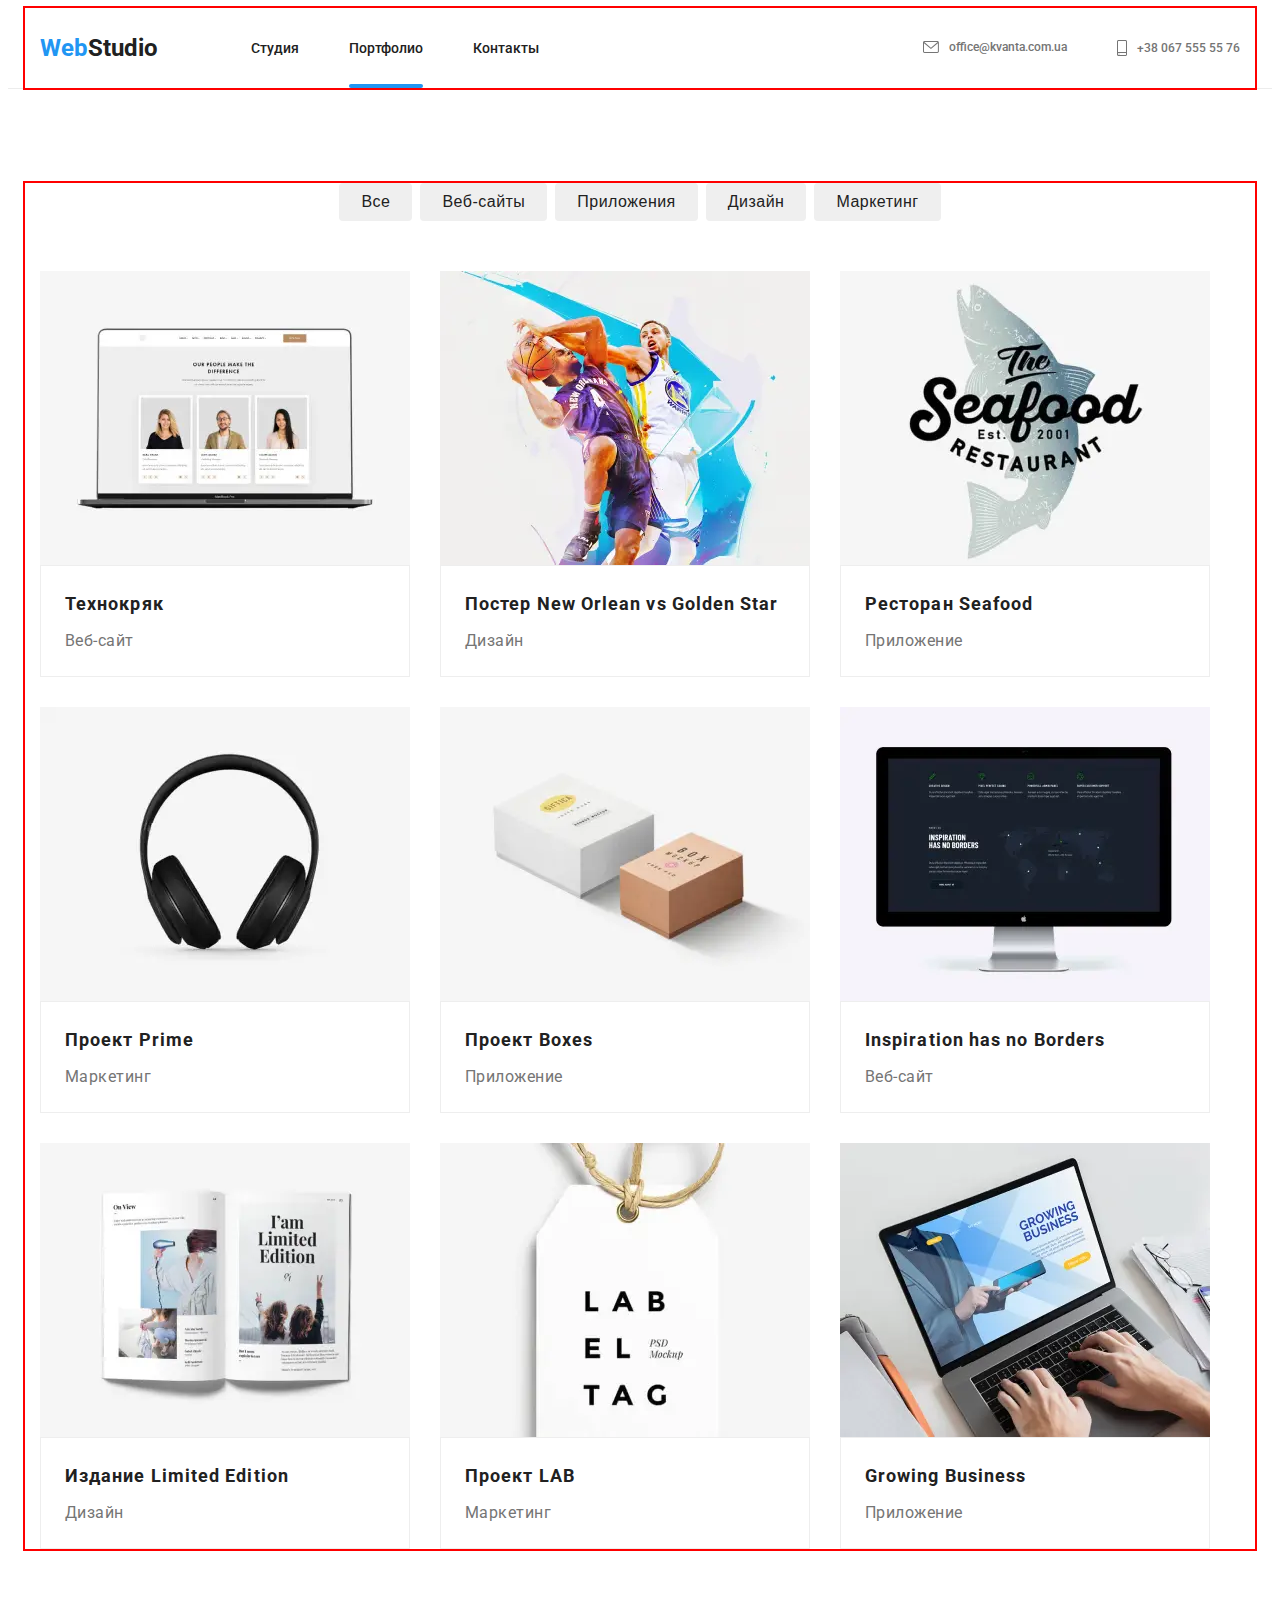
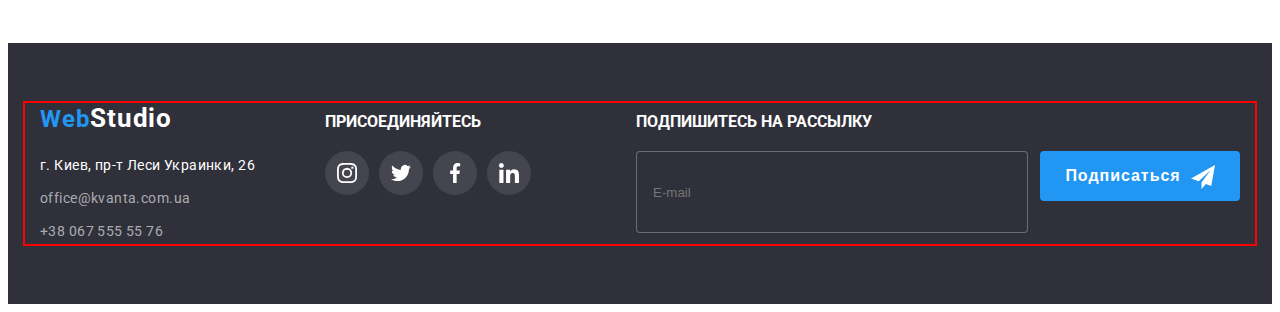
==== commit a34f0675: "ДЗ-8 доработка" ====
--- a/portfolio.html
+++ b/portfolio.html
@@ -124,7 +124,23 @@
                     <li>
                         <a class="portfolio-link" href="#">
                             <div class="portfolio-overlay-box">
-                                <img src="./img/portfolio/img1.jpg" alt="Веб-сайт">
+                                <picture>
+                                    <source srcset="./img/portfolio/desktop/1/1.webp 1x, ./img/portfolio/desktop/1/1@2x.webp 2x" 
+                                        media="(min-width: 1200px)" type="image/webp">
+                                    <source srcset="./img/portfolio/desktop/1/1.jpg 1x, ./img/portfolio/desktop/1/1@2x.jpg 2x"
+                                        media="(min-width: 1200px)">
+
+                                    <source srcset="./img/portfolio/tablet/1/1.webp 1x, ./img/portfolio/tablet/1/1@2x.webp 2x" 
+                                        media="(min-width: 768px)" type="image/webp">
+                                    <source srcset="./img/portfolio/tablet/1/1.jpg 1x, ./img/portfolio/tablet/1/1@2x.jpg 2x"
+                                        media="(min-width: 768px)">
+
+                                    <source srcset="./img/portfolio/mobile/1/1.webp 1x, ./img/portfolio/mobile/1/1@2x.webp 2x" 
+                                        media="(min-width: 320px)" type="image/webp">
+                                    <source srcset="./img/portfolio/mobile/1/1.jpg 1x, ./img/portfolio/mobile/1/1@2x.jpg 2x"
+                                        media="(min-width: 320px)">
+                                    <img src="./img/portfolio/mobile/1/1.jpg" alt="Веб-сайт">
+                                </picture>
                                 <div class="portfolio-overlay">
                                     <p>Технокряк это современная площадка распространения коронавируса. Компании используют эту платформу для цифрового
                                         шпионажа и атак на защищённые сервера конкурентов.
@@ -140,7 +156,23 @@
                     <li>
                         <a class="portfolio-link" href="">
                             <div class="portfolio-overlay-box">
-                                <img src="./img/portfolio/img2.jpg" alt="Дизайн">
+                                <picture>
+                                    <source srcset="./img/portfolio/desktop/2/2.webp 1x, ./img/portfolio/desktop/2/2@2x.webp 2x"
+                                        media="(min-width: 1200px)" type="image/webp">
+                                    <source srcset="./img/portfolio/desktop/2/2.jpg 1x, ./img/portfolio/desktop/2/2@2x.jpg 2x"
+                                        media="(min-width: 1200px)">
+                                
+                                    <source srcset="./img/portfolio/tablet/2/2.webp 1x, ./img/portfolio/tablet/2/2@2x.webp 2x"
+                                        media="(min-width: 768px)" type="image/webp">
+                                    <source srcset="./img/portfolio/tablet/2/2.jpg 1x, ./img/portfolio/tablet/2/2@2x.jpg 2x" 
+                                    media="(min-width: 768px)">
+                                
+                                    <source srcset="./img/portfolio/mobile/2/2.webp 1x, ./img/portfolio/mobile/2/2@2x.webp 2x"
+                                        media="(min-width: 320px)" type="image/webp">
+                                    <source srcset="./img/portfolio/mobile/2/2.jpg 1x, ./img/portfolio/mobile/2/2@2x.jpg 2x" 
+                                    media="(min-width: 320px)">
+                                    <img src="./img/portfolio/mobile/2/2.jpg" alt="Дизайн">
+                                </picture>
                                 <div class="portfolio-overlay">
                                     <p>Технокряк это современная площадка распространения коронавируса. Компании используют эту платформу для цифрового
                                         шпионажа и атак на защищённые сервера конкурентов.
@@ -156,7 +188,23 @@
                     <li>
                         <a class="portfolio-link" href="">
                             <div class="portfolio-overlay-box">
-                                <img src="./img/portfolio/img3.jpg" alt="Приложение">
+                                <picture>
+                                    <source srcset="./img/portfolio/desktop/3/3.webp 1x, ./img/portfolio/desktop/3/3@2x.webp 2x"
+                                        media="(min-width: 1200px)" type="image/webp">
+                                    <source srcset="./img/portfolio/desktop/3/3.jpg 1x, ./img/portfolio/desktop/3/3@2x.jpg 2x"
+                                        media="(min-width: 1200px)">
+                                
+                                    <source srcset="./img/portfolio/tablet/3/3.webp 1x, ./img/portfolio/tablet/3/3@2x.webp 2x"
+                                        media="(min-width: 768px)" type="image/webp">
+                                    <source srcset="./img/portfolio/tablet/3/3.jpg 1x, ./img/portfolio/tablet/3/3@2x.jpg 2x" 
+                                        media="(min-width: 768px)">
+                                
+                                    <source srcset="./img/portfolio/mobile/3/3.webp 1x, ./img/portfolio/mobile/3/3@2x.webp 2x"
+                                        media="(min-width: 320px)" type="image/webp">
+                                    <source srcset="./img/portfolio/mobile/3/3.jpg 1x, ./img/portfolio/mobile/3/3@2x.jpg 2x"
+                                        media="(min-width: 320px)">
+                                    <img src="./img/portfolio/mobile/3/3.jpg" alt="Приложение">
+                                </picture>
                                 <div class="portfolio-overlay">
                                     <p>Технокряк это современная площадка распространения коронавируса. Компании используют эту платформу для цифрового
                                         шпионажа и атак на защищённые сервера конкурентов.
@@ -172,7 +220,23 @@
                     <li>
                         <a class="portfolio-link" href="">
                             <div class="portfolio-overlay-box">
-                                <img src="./img/portfolio/img4.jpg" alt="Маркетинг">
+                                <picture>
+                                    <source srcset="./img/portfolio/desktop/4/4.webp 1x, ./img/portfolio/desktop/4/4@2x.webp 2x"
+                                        media="(min-width: 1200px)" type="image/webp">
+                                    <source srcset="./img/portfolio/desktop/4/4.jpg 1x, ./img/portfolio/desktop/4/4@2x.jpg 2x"
+                                        media="(min-width: 1200px)">
+                                
+                                    <source srcset="./img/portfolio/tablet/4/4.webp 1x, ./img/portfolio/tablet/4/4@2x.webp 2x"
+                                        media="(min-width: 768px)" type="image/webp">
+                                    <source srcset="./img/portfolio/tablet/4/4.jpg 1x, ./img/portfolio/tablet/4/4@2x.jpg 2x" 
+                                    media="(min-width: 768px)">
+                                
+                                    <source srcset="./img/portfolio/mobile/4/4.webp 1x, ./img/portfolio/mobile/4/4@2x.webp 2x"
+                                        media="(min-width: 320px)" type="image/webp">
+                                    <source srcset="./img/portfolio/mobile/4/4.jpg 1x, ./img/portfolio/mobile/4/4@2x.jpg 2x" 
+                                    media="(min-width: 320px)">
+                                    <img src="./img/portfolio/mobile/4/4.jpg" alt="Маркетинг">
+                                </picture>
                                 <div class="portfolio-overlay">
                                     <p>Технокряк это современная площадка распространения коронавируса. Компании используют эту платформу для цифрового
                                         шпионажа и атак на защищённые сервера конкурентов.
@@ -188,7 +252,23 @@
                     <li>
                         <a class="portfolio-link" href="">
                             <div class="portfolio-overlay-box">
-                                <img src="./img/portfolio/img5.jpg" alt="Приложение">
+                                <picture>
+                                    <source srcset="./img/portfolio/desktop/5/5.webp 1x, ./img/portfolio/desktop/5/5@2x.webp 2x"
+                                        media="(min-width: 1200px)" type="image/webp">
+                                    <source srcset="./img/portfolio/desktop/5/5.jpg 1x, ./img/portfolio/desktop/5/5@2x.jpg 2x"
+                                        media="(min-width: 1200px)">
+                                
+                                    <source srcset="./img/portfolio/tablet/5/5.webp 1x, ./img/portfolio/tablet/5/5@2x.webp 2x"
+                                        media="(min-width: 768px)" type="image/webp">
+                                    <source srcset="./img/portfolio/tablet/5/5.jpg 1x, ./img/portfolio/tablet/5/5@2x.jpg 2x" 
+                                    media="(min-width: 768px)">
+                                
+                                    <source srcset="./img/portfolio/mobile/5/5.webp 1x, ./img/portfolio/mobile/5/5@2x.webp 2x"
+                                        media="(min-width: 320px)" type="image/webp">
+                                    <source srcset="./img/portfolio/mobile/5/5.jpg 1x, ./img/portfolio/mobile/5/5@2x.jpg 2x" 
+                                    media="(min-width: 320px)">
+                                    <img src="./img/portfolio/mobile/5/5.jpg" alt="Приложение">
+                                </picture>
                                 <div class="portfolio-overlay">
                                     <p>Технокряк это современная площадка распространения коронавируса. Компании используют эту платформу для цифрового
                                         шпионажа и атак на защищённые сервера конкурентов.
@@ -204,7 +284,23 @@
                     <li>
                         <a class="portfolio-link" href="">
                             <div class="portfolio-overlay-box">
-                                <img src="./img/portfolio/img6.jpg" alt="Веб-сайт">
+                                <picture>
+                                    <source srcset="./img/portfolio/desktop/6/6.webp 1x, ./img/portfolio/desktop/6/6@2x.webp 2x"
+                                        media="(min-width: 1200px)" type="image/webp">
+                                    <source srcset="./img/portfolio/desktop/6/6.jpg 1x, ./img/portfolio/desktop/6/6@2x.jpg 2x"
+                                        media="(min-width: 1200px)">
+                                
+                                    <source srcset="./img/portfolio/tablet/6/6.webp 1x, ./img/portfolio/tablet/6/6@2x.webp 2x"
+                                        media="(min-width: 768px)" type="image/webp">
+                                    <source srcset="./img/portfolio/tablet/6/6.jpg 1x, ./img/portfolio/tablet/6/6@2x.jpg 2x" 
+                                    media="(min-width: 768px)">
+                                
+                                    <source srcset="./img/portfolio/mobile/6/6.webp 1x, ./img/portfolio/mobile/6/6@2x.webp 2x"
+                                        media="(min-width: 320px)" type="image/webp">
+                                    <source srcset="./img/portfolio/mobile/6/6.jpg 1x, ./img/portfolio/mobile/6/6@2x.jpg 2x" 
+                                    media="(min-width: 320px)">
+                                    <img src="./img/portfolio/mobile/6/6.jpg" alt="Веб-сайт">
+                                </picture>
                                 <div class="portfolio-overlay">
                                     <p>Технокряк это современная площадка распространения коронавируса. Компании используют эту платформу для цифрового
                                         шпионажа и атак на защищённые сервера конкурентов.
@@ -220,7 +316,23 @@
                     <li>
                         <a class="portfolio-link" href="">
                             <div class="portfolio-overlay-box">
-                                <img src="./img/portfolio/img7.jpg" alt="Дизайн">
+                                <picture>
+                                    <source srcset="./img/portfolio/desktop/7/7.webp 1x, ./img/portfolio/desktop/7/7@2x.webp 2x"
+                                        media="(min-width: 1200px)" type="image/webp">
+                                    <source srcset="./img/portfolio/desktop/7/7.jpg 1x, ./img/portfolio/desktop/7/7@2x.jpg 2x"
+                                        media="(min-width: 1200px)">
+                                
+                                    <source srcset="./img/portfolio/tablet/7/7.webp 1x, ./img/portfolio/tablet/7/7@2x.webp 2x"
+                                        media="(min-width: 768px)" type="image/webp">
+                                    <source srcset="./img/portfolio/tablet/7/7.jpg 1x, ./img/portfolio/tablet/7/7@2x.jpg 2x"
+                                     media="(min-width: 768px)">
+                                
+                                    <source srcset="./img/portfolio/mobile/7/7.webp 1x, ./img/portfolio/mobile/7/7@2x.webp 2x"
+                                        media="(min-width: 320px)" type="image/webp">
+                                    <source srcset="./img/portfolio/mobile/7/7.jpg 1x, ./img/portfolio/mobile/7/7@2x.jpg 2x"
+                                     media="(min-width: 320px)">
+                                    <img src="./img/portfolio/mobile/7/7.jpg" alt="Дизайн">
+                                </picture>
                                 <div class="portfolio-overlay">
                                     <p>Технокряк это современная площадка распространения коронавируса. Компании используют эту платформу для цифрового
                                         шпионажа и атак на защищённые сервера конкурентов.
@@ -236,7 +348,23 @@
                     <li>
                         <a class="portfolio-link" href="">
                             <div class="portfolio-overlay-box">
-                                <img src="./img/portfolio/img8.jpg" alt="Маркетинг">
+                                <picture>
+                                    <source srcset="./img/portfolio/desktop/8/8.webp 1x, ./img/portfolio/desktop/8/8@2x.webp 2x"
+                                        media="(min-width: 1200px)" type="image/webp">
+                                    <source srcset="./img/portfolio/desktop/8/8.jpg 1x, ./img/portfolio/desktop/8/8@2x.jpg 2x"
+                                        media="(min-width: 1200px)">
+                                
+                                    <source srcset="./img/portfolio/tablet/8/8.webp 1x, ./img/portfolio/tablet/8/8@2x.webp 2x"
+                                        media="(min-width: 768px)" type="image/webp">
+                                    <source srcset="./img/portfolio/tablet/8/8.jpg 1x, ./img/portfolio/tablet/8/8@2x.jpg 2x" 
+                                    media="(min-width: 768px)">
+                                
+                                    <source srcset="./img/portfolio/mobile/8/8.webp 1x, ./img/portfolio/mobile/8/8@2x.webp 2x"
+                                        media="(min-width: 320px)" type="image/webp">
+                                    <source srcset="./img/portfolio/mobile/8/8.jpg 1x, ./img/portfolio/mobile/8/8@2x.jpg 2x"
+                                     media="(min-width: 320px)">
+                                    <img src="./img/portfolio/mobile/8/8.jpg" alt="Маркетинг">
+                                </picture>
                                 <div class="portfolio-overlay">
                                     <p>Технокряк это современная площадка распространения коронавируса. Компании используют эту платформу для цифрового
                                         шпионажа и атак на защищённые сервера конкурентов.
@@ -252,7 +380,23 @@
                     <li>
                         <a class="portfolio-link" href="">
                             <div class="portfolio-overlay-box">
-                                <img src="./img/portfolio/img9.jpg" alt="Приложение">
+                                <picture>
+                                    <source srcset="./img/portfolio/desktop/9/9.webp 1x, ./img/portfolio/desktop/9/9@2x.webp 2x"
+                                        media="(min-width: 1200px)" type="image/webp">
+                                    <source srcset="./img/portfolio/desktop/9/9.jpg 1x, ./img/portfolio/desktop/9/9@2x.jpg 2x"
+                                        media="(min-width: 1200px)">
+                                
+                                    <source srcset="./img/portfolio/tablet/9/9.webp 1x, ./img/portfolio/tablet/9/9@2x.webp 2x"
+                                        media="(min-width: 768px)" type="image/webp">
+                                    <source srcset="./img/portfolio/tablet/9/9.jpg 1x, ./img/portfolio/tablet/9/9@2x.jpg 2x"
+                                     media="(min-width: 768px)">
+                                
+                                    <source srcset="./img/portfolio/mobile/9/9.webp 1x, ./img/portfolio/mobile/9/9@2x.webp 2x"
+                                        media="(min-width: 320px)" type="image/webp">
+                                    <source srcset="./img/portfolio/mobile/9/9.jpg 1x, ./img/portfolio/mobile/9/9@2x.jpg 2x"
+                                     media="(min-width: 320px)">
+                                    <img src="./img/portfolio/mobile/9/9.jpg" alt="Приложение">
+                                </picture>
                                 <div class="portfolio-overlay">
                                     <p>Технокряк это современная площадка распространения коронавируса. Компании используют эту платформу для цифрового
                                         шпионажа и атак на защищённые сервера конкурентов.
--- a/css/main.min.css
+++ b/css/main.min.css
@@ -1,2 +1,2 @@
-:root{--text-font: "Roboto", sans-serif;--title-font: "Raleway", sans-serif;--primary-text-color: #212121;--title-text-color: #757575;--accent-color: #2196f3;--primary-wight-color: #ffffff;--primary-black-color: #000000;--primary-bgc: #f5f4fa;--primary-icon-color: #afb1b8;--primary-icon-background-color: #2f303a;--transition: cubic-bezier(0.4, 0, 0.2, 1);--primary-background-btm-color: #188ce8}.visually-hidden{position:absolute !important;clip:rect(1px 1px 1px 1px);clip:rect(1px, 1px, 1px, 1px);padding:0 !important;border:0 !important;height:1px !important;width:1px !important;overflow:hidden}body{font-family:"Raleway", sans-serif;font-family:"Roboto", sans-serif;background-color:var(--primary-wight-color);color:var(--primary-text-color)}h1,h2,h3,p,b{margin:0}ul,ol{margin:0;padding:0;list-style:none}img{display:block;max-width:100%;height:auto}a{color:inherit;text-decoration:none;font-style:normal;display:block}.container{margin:0 auto;padding:0 15px;width:100%}.header .container{display:flex;align-items:center;justify-content:space-between}@media screen and (min-width: 480px){.container{width:480px}}@media screen and (min-width: 768px){.container{width:768px}}@media screen and (min-width: 1200px){.container{width:1200px}}.button{color:var(--primary-wight-color);background:var(--accent-color);border-radius:4px;font-weight:bold;font-size:16px;line-height:1.875;letter-spacing:0.06em;padding:10px auto;border:none;cursor:pointer;width:200px;height:50px;transition-property:background;transition-duration:250ms;transition-timing-function:var(--transition)}.button:hover,.button:focus,.button:active{background-color:var(--primary-background-btm-color);outline:none}.header{border-bottom:1px solid #ececec}.first-word{font-size:24px;font-weight:700;line-height:1.167;color:#2196f3}.header-logo{font-size:24px;font-weight:700;line-height:1.167;color:#212121}@media screen and (max-width: 767px){.header-logo{padding-top:16px;padding-bottom:16px}.nav-list{display:none}.address-list{display:none}.mobile-menu{position:absolute;width:100%;max-width:100vw;height:100vh;top:0;left:0;transform:translateY(-1000%);background-color:#fff;padding:48px 40px;transition:transform 500ms linear;z-index:1}.mobile-menu.is-open{transform:translateY(0%)}.burger-btn,.mobile-close-btn{background-color:transparent;border:none;padding:0}.burger-btn:hover .burger-icon,.burger-btn:focus .burger-icon{fill:#2196f3}.mobile-close-btn{position:absolute;top:10px;right:15px}.mobile-close-btn:hover .close-btn,.mobile-close-btn:focus .close-btn{fill:#2196f3}.burger-icon,.close-btn{width:40px;height:40px;fill:#212121}.mobile-menu-nav-link{font-size:40px;font-weight:500;line-height:1.175;color:#212121}.accent-color{color:#2196f3}.mobile-menu-nav li+li{margin-top:32px}.mobile-menu-address-tel{margin-top:30px}.mobile-menu-address-mail{margin-top:32px}.mobile-menu-address-tel{font-size:34px;font-weight:500;line-height:1.176;color:#2196f3}.mobile-menu-address-mail{font-size:24px;font-weight:500;line-height:1.167;color:#757575}.header-social-list{font-size:18px;font-weight:500;line-height:1.222;color:#2196f3;display:flex;margin-top:64px}.header-social-list li+LI{margin-left:20px}}@media screen and (min-width: 768px){.burger-btn{display:none}.mobile-menu{display:none}.header-navigation{display:flex;align-items:center;justify-content:center}.header-logo{padding-top:26px;padding-bottom:26px;margin-right:88px}.header-box{display:flex;align-items:center;justify-content:space-between}.nav-list{display:flex}.nav-list li:not(:last-child){margin-right:50px}.nav-link{display:flex;padding-top:32px;padding-bottom:32px;position:relative;font-size:14px;font-weight:500;line-height:1.143;color:#212121;transition-property:color;transition-duration:250ms;transition-timing-function:cubic-bezier(0.4, 0, 0.2, 1)}.nav-link::after{position:absolute;content:"";display:flex;width:100%;height:4px;left:0;bottom:0;border-radius:2px;background-color:var(--accent-color);transform:scale(0);transition:transform 250ms var(--transition)}.nav-link:focus::after,.nav-link:hover::after{transform:scale(1)}.nav-link:hover,.nav-link:focus{color:var(--accent-color)}.address-link{display:flex;font-size:12px;font-weight:500;line-height:1.167;color:var(--title-text-color);padding-top:5px;padding-bottom:5px;align-items:center;transition-property:color;transition-duration:250ms;transition-timing-function:var(--transition)}.address-link:active,.address-link:hover,.address-link:focus{color:var(--accent-color)}.address-icon{margin-right:10px;fill:currentColor}.active-link::after{transform:scale(1)}.nav-link .active-link{color:var(--accent-color)}}@media screen and (min-width: 1200px){.header-logo{padding-top:24px;padding-bottom:25px;margin-right:93px}.address-list{display:flex}.address-list li:not(:last-child){margin-right:50px}.address-link{font-size:12px;font-weight:500;line-height:1.167;color:var(--title-text-color);padding-top:32px;padding-bottom:32px}}.hero-section{position:relative;background-color:#2f303a;text-align:center;height:400px;margin:0 auto;background-image:linear-gradient(to right, rgba(47,48,58,0.4), rgba(47,48,58,0.4)),url(../img/hero/hero.jpg);background-repeat:no-repeat;background-position:center}.hero-section div{position:absolute;top:50%;left:50%;transform:translate(-50%, -50%) scale(1);transition:transform 250ms cubic-bezier(0.4, 0, 0.2, 1)}.hero-section:hover div{transform:translate(-50%, -50%) scale(1)}.hero-title{font-size:26px;font-weight:900;line-height:1.615;text-transform:uppercase;color:#fff;max-width:360px;margin:0 auto 30px}@media screen and (min-width: 1200px){.hero-title{font-size:44px;font-weight:900;line-height:1.364;max-width:696px}.hero-section{height:600px;max-width:1600px}}.priority-box{padding:60px 0}.priority-list li::before{display:block;content:"";height:120px;margin-bottom:30px;border-radius:4px;background-color:#f5f4fa;background-repeat:no-repeat;background-position:center;background-size:70px}.antenna-item::before{background-image:url(../img/icons/SVG/antenna.svg)}.clock-item::before{background-image:url(../img/icons/SVG/clock.svg)}.diagram-item::before{background-image:url(../img/icons/SVG/diagram.svg)}.astronaut-item::before{background-image:url(../img/icons/SVG/astronaut.svg)}.priority-subtitle{font-size:14px;font-weight:700;line-height:1.143;letter-spacing:0.03em;text-transform:uppercase;color:#212121;margin-bottom:10px;text-align:center}.priority-text{font-size:14px;font-weight:400;line-height:1.714;letter-spacing:0.03em;color:#212121}@media screen and (max-width: 767px){.priority-list li+li{margin-top:30px}}@media screen and (min-width: 768px) and (max-width: 1199px){.priority-list{justify-content:flex-start;flex-wrap:wrap}.priority-list li{width:354px}.priority-list li:nth-child(2n+1){margin-right:30px}.priority-list li:nth-child(n+3){margin-top:30px}}@media screen and (min-width: 768px){.priority-list{display:flex}.priority-subtitle{text-align:left}}@media screen and (min-width: 1200px){.priority-box{padding:94px 0}.priority-list li{width:270px}.priority-list li+li{margin-left:30px}}@media screen and (max-width: 1199px){.work-box{display:none}}.work-box{padding-bottom:94px}.work-title{font-weight:bold;font-size:36px;line-height:1.167;letter-spacing:0.03em;color:var(--primary-text-color);margin-bottom:50px;text-align:center}.work-list{display:flex}.work-list li+li{margin-left:30px}.work-overlay-box{position:relative}.work-overlay{position:absolute;display:flex;justify-content:center;align-items:center;width:370px;height:70px;left:0;bottom:0;background-color:rgba(47,48,58,0.8)}.work-overlay p{font-size:14px;line-height:1.143;letter-spacing:0.03em;text-transform:uppercase;color:var(--primary-wight-color)}.team-box{padding:60px 0;background-color:#f5f4fa}.team-title{font-size:28px;font-weight:700;line-height:1.179;letter-spacing:0.03em;color:var(--primary-text-color);margin-bottom:30px;text-align:center}.team-list>li{box-shadow:0px 1px 3px rgba(0,0,0,0.12),0px 1px 1px rgba(0,0,0,0.14),0px 2px 1px rgba(0,0,0,0.2);border-radius:0px 0px 4px 4px}.team-name{font-size:16px;font-weight:500;line-height:1.188;letter-spacing:0.03em;color:#212121;margin-bottom:10px}.team-text{font-size:16px;font-weight:400;line-height:1.188;letter-spacing:0.03em;color:#757575}.team-card{text-align:center;padding-top:30px;padding-bottom:24px;background-color:#fff;border-radius:0px 0px 4px 4px}.team-social ul{display:flex;justify-content:center;align-items:center}.team-social li{margin:0;width:44px;height:44px;margin-top:16px}.team-social li+li{margin-left:10px}.team-social a{display:flex;width:100%;height:100%;justify-content:center;align-items:center;border-radius:50%;fill:#afb1b8;transition-property:fill, background-color;transition-duration:250ms;transition-timing-function:cubic-bezier(0.4, 0, 0.2, 1)}.team-social a:hover,.team-social a:focus{background-color:#2196f3;fill:#fff}@media screen and (max-width: 767px){.team-list{display:flex;flex-direction:column}.team-list-box:nth-child(n+2){margin-top:30px}}@media screen and (min-width: 768px) and (max-width: 1199px){.team-list{display:flex;flex-direction:row;flex-wrap:wrap}.team-list-box{max-width:354px}.team-list-box:nth-child(2n+1){margin-right:30px}.team-list-box:nth-child(n+3){margin-top:30px}}@media screen and (min-width: 1200px){.team-box{padding:94px 0}.team-list{display:flex;flex-direction:row;flex-wrap:wrap;justify-content:space-between}.team-list-box{max-width:270px}.team-title{margin-bottom:50px;font-size:36px;font-weight:700;line-height:1.167}.team-card{padding:30px 32px}}.client-box{padding:60px 0}.client-title{font-size:28px;font-weight:700;line-height:1.179;text-align:center;letter-spacing:0.03em;color:#212121;margin-bottom:30px}.client-list{display:flex;justify-content:space-between}.client-list li{min-width:210px;height:90px}.client-link{display:flex;width:100%;height:100%;border:1px solid #afb1b8;border-radius:4px;justify-content:center;align-items:center;transition-property:border;transition-duration:250ms;transition-timing-function:cubic-bezier(0.4, 0, 0.2, 1)}.client-link:focus,.client-link:hover{border:1px solid #2196f3}.client-link:hover>svg,.client-link:focus>svg{fill:var(--accent-color)}.client-icon{fill:#afb1b8;transition-property:fill;transition-duration:250ms;transition-timing-function:cubic-bezier(0.4, 0, 0.2, 1)}@media screen and (max-width: 767px){.client-list li:nth-child(n+3){margin-top:30px}}@media screen and (max-width: 1199px){.client-list{display:flex;flex-wrap:wrap;align-items:center;flex-direction:row}}@media screen and (min-width: 768px) and (max-width: 1200px){.client-list li:nth-child(n+4){margin-top:30px}.client-list li{min-width:226px;height:90px}}@media screen and (min-width: 1200px){.client-box{padding:94px 0}.client-title{font-size:36px;font-weight:700;line-height:1.167;margin-bottom:50px}.client-list li{min-width:170px;height:90px}}.footer-box{display:flex;justify-content:center;align-items:center}.footer-logo{font-size:24px;font-weight:700;line-height:1.167;letter-spacing:0.03em;color:#fff;margin-bottom:20px}.footer-section{background-color:#2f303a;padding:60px 0}.footer-section b{display:inline-block;margin-bottom:20px;color:#fff}.footer-link-map{display:block;font-style:normal;font-weight:normal;font-size:14px;line-height:1.714;letter-spacing:0.03em;color:#fff;margin-bottom:9px}.footer-link{font-weight:normal;font-size:14px;line-height:1.714;letter-spacing:0.03em;color:rgba(255,255,255,0.6);transition-property:color;transition-duration:250ms;transition-timing-function:cubic-bezier(0.4, 0, 0.2, 1)}.footer-link:hover,.footer-link:focus{color:#2196f3}.mail{margin-bottom:9px}.footer-social ul{display:flex;justify-content:center;align-items:center}.footer-social li{margin:0;width:44px;height:44px}.footer-social li+li{margin-left:10px}.footer-social a{display:flex;width:100%;height:100%;justify-content:center;align-items:center;border-radius:50%;fill:#fff;background-color:rgba(255,255,255,0.1);transition-property:background-color;transition-duration:250ms;transition-timing-function:cubic-bezier(0.4, 0, 0.2, 1)}.footer-social a:hover,.footer-social a:focus{background-color:#2196f3;fill:#fff}.footer-mail{width:358px;height:50px;background-color:var(--primary-icon-background-color);border:1px solid rgba(255,255,255,0.3);border-radius:4px;padding:15px 16px;margin-right:12px;color:var(--primary-wight-color);transition-property:border-color;transition-duration:250ms;transition-timing-function:cubic-bezier(0.4, 0, 0.2, 1)}.footer-mail:focus{outline:none;border-color:#2196f3}.footer-btm-icon::after{display:inline-block;content:"";width:24px;height:24px;background-image:url(../img/icons/SVG/icon-send.svg);background-size:contain;vertical-align:middle;margin-left:10px}@media screen and (max-width: 767px){.footer-box-contacts{display:flex;flex-direction:column;align-items:center;margin-bottom:60px}.footer-box-contacts ul{display:flex;flex-direction:column;align-items:center}.footer-social{display:flex;flex-direction:column;align-items:center;margin-bottom:60px}.footer-form{display:flex;flex-direction:column;align-items:center}.footer-form form{display:flex;flex-direction:column;align-items:center}.footer-box{display:flex;flex-wrap:wrap;flex-direction:column}.footer-mail{margin-bottom:20px;width:100%}}@media screen and (min-width: 768px) and (max-width: 1199px){.footer-box{display:flex;flex-wrap:wrap;justify-content:space-around}.footer-box-contacts{display:flex;flex-direction:column;align-items:center}.footer-box-contacts ul{display:flex;flex-direction:column;align-items:center}.footer-social{display:flex;flex-direction:column;align-items:center}.footer-form{display:flex;flex-direction:column;align-items:center;margin-top:60px}.footer-form form{display:flex;flex-direction:column;align-items:center}.footer-mail{width:450px;margin-bottom:20px}}@media screen and (min-width: 1200px){.footer-box{display:flex;align-items:baseline}.footer-social{margin-left:70px}.footer-form{margin-left:auto}.footer-form form{display:flex}.footer-logo{font-size:26px;font-weight:700;line-height:1.192}}.portfolio-box{padding:60px 0}.btm-list{margin-bottom:40px;display:flex;justify-content:flex-start;flex-wrap:wrap}.btm-list li+li{margin-left:8px}.btm-link{font-size:16px;font-weight:500;line-height:1.625;letter-spacing:0.03em;color:#212121;cursor:pointer;padding:6px 22px;border-radius:4px;border:none;transition-property:color, background, box-shadow;transition-duration:250ms;transition-timing-function:cubic-bezier(0.4, 0, 0.2, 1)}.btm-link:focus,.btm-link:active,.btm-link:hover{background:#2196f3;color:#fff;box-shadow:0px 3px 1px rgba(0,0,0,0.1),0px 1px 2px rgba(0,0,0,0.08),0px 2px 2px rgba(0,0,0,0.12)}.portfolio-list{display:flex;flex-wrap:wrap}.portfolio-list a{transition-property:box-shadow;transition-duration:250ms;transition-timing-function:cubic-bezier(0.4, 0, 0.2, 1)}.portfolio-list a:hover,.portfolio-list a:focus{box-shadow:0px 1px 1px rgba(0,0,0,0.12),0px 4px 4px rgba(0,0,0,0.06),1px 4px 6px rgba(0,0,0,0.16)}.portfolio-list li:not(:nth-child(3n+3)){margin-right:30px}.portfolio-list li:not(:nth-last-child(-n+3)){margin-bottom:30px}.portfolio-card{border:1px solid #eeeeee;padding:20px 24px}.portfolio-overlay-box{position:relative;overflow:hidden}.portfolio-overlay{position:absolute;width:100%;height:100%;top:0;left:0;padding:63px 24px;background-color:rgba(33,150,243,0.9);transform:translateY(101%);transition-property:transform;transition-duration:250ms;transition-timing-function:cubic-bezier(0.4, 0, 0.2, 1)}.portfolio-overlay p{font-size:18px;line-height:1.556;letter-spacing:0.03em;color:#fff}.portfolio-link:focus .portfolio-overlay,.portfolio-link:hover .portfolio-overlay{transform:translateY(0)}.work-subtitle{font-size:18px;font-weight:700;line-height:2;letter-spacing:0.06em;color:#212121;margin-bottom:4px}.text{font-size:16px;font-weight:400;line-height:1.875;letter-spacing:0.03em;color:#757575}@media screen and (max-width: 767px){.btm-link:nth-child(-n+3){margin-bottom:15px}}@media screen and (min-width: 768px){.btm-list{justify-content:center}}@media screen and (min-width: 1200px){.portfolio-box{padding:94px 0}.btm-list{margin-bottom:50px}}.backdrop{position:fixed;top:0;left:0;width:100%;height:100%;background:rgba(0,0,0,0.2);transition:scale(1)}.backdrop:focus .modal,.backdrop:hover .modal{transform:translate(-50%, -50%) scale(1);opacity:1}.modal{position:absolute;width:100%;max-width:450px;height:95%;max-height:609px;overflow:scroll;top:50%;left:50%;opacity:0;transform:translate(-50%, -50%) scale(1);background-color:var(--primary-wight-color);box-shadow:0px 1px 3px rgba(0,0,0,0.12),0px 1px 1px rgba(0,0,0,0.14),0px 2px 1px rgba(0,0,0,0.2);border-radius:4px;padding:40px;transition-property:transform opacity;transition-duration:250ms;transition-timing-function:var(--transition)}.modal b{display:flex;font-style:normal;font-size:20px;line-height:1.15;text-align:center;letter-spacing:0.03em;color:var(--primary-text-color);margin-bottom:12px}.modal-close-btn{position:absolute;top:8px;right:8px;display:flex;width:30px;height:30px;padding:0;border:solid 1px var(--primary-black-color);border-radius:50%;background-color:var(--primary-wight-color);justify-content:center;align-items:center;cursor:pointer;transition-property:fill solid;transition-duration:250ms;transition-timing-function:var(--transition)}.modal-close-btn:hover,.modal-close-btn:focus{fill:var(--accent-color);border:solid 1px var(--accent-color)}.is-hidden{opacity:0;visibility:hidden;pointer-events:none}.form{display:flex;flex-direction:column}.form-label{font-size:12px;line-height:1.167;letter-spacing:0.01em;color:var(--title-text-color)}.form-label+.form-label{display:block;margin-top:10px}.modal-input{display:block;height:40px;width:100%;border:1px solid rgba(33,33,33,0.2);border-radius:4px;margin-top:4px;padding-left:42px;transition-property:border-color;transition-duration:250ms;transition-timing-function:var(--transition)}.modal-input:focus{border-color:var(--accent-color);outline:none}.modal-input:focus+.modal-svg{fill:var(--accent-color)}.modal-input-box{position:relative;display:block}.modal-svg{position:absolute;left:15px;top:50%;transform:translateY(-50%);transition-property:fill;transition-duration:250ms;transition-timing-function:var(--transition)}.modal-user-message{display:block;height:120px;width:100%;padding:12px 16px;margin-top:4px;border-radius:4px;border:1px solid rgba(33,33,33,0.2);resize:none;font-size:12px;line-height:1.667;letter-spacing:0.01em;transition-property:border-color;transition-duration:250ms;transition-timing-function:var(--transition)}.modal-user-message:focus{outline:none;border-color:var(--accent-color)}.checkbox-label{font-size:14px;line-height:1.714;letter-spacing:0.03em;color:var(--title-text-color);align-self:center;margin-top:20px}.checkbox-label a{display:inline;font-size:14px;line-height:1.714;letter-spacing:0.03em;text-decoration-line:underline;color:var(--accent-color)}.checkbox-label span{vertical-align:middle}.checkbox-label::before{display:inline-block;width:16px;height:15px;content:"";background-image:url(../img/icons/SVG/checkbox.svg);vertical-align:middle}.modal-checkbox:checked+.checkbox-label::before{background-image:url(../img/icons/SVG/icon-check.svg);background-repeat:no-repeat}.modal-checkbox:focus+.checkbox-label::before{outline:auto}.modal-btn{align-self:center;margin-top:30px}@media screen and (min-width: 1200px){.modal{max-width:none;max-height:none;width:528px;height:581px}}
+:root{--text-font: "Roboto", sans-serif;--title-font: "Raleway", sans-serif;--primary-text-color: #212121;--title-text-color: #757575;--accent-color: #2196f3;--primary-wight-color: #ffffff;--primary-black-color: #000000;--primary-bgc: #f5f4fa;--primary-icon-color: #afb1b8;--primary-icon-background-color: #2f303a;--transition: cubic-bezier(0.4, 0, 0.2, 1);--primary-background-btm-color: #188ce8}.visually-hidden{position:absolute !important;clip:rect(1px 1px 1px 1px);clip:rect(1px, 1px, 1px, 1px);padding:0 !important;border:0 !important;height:1px !important;width:1px !important;overflow:hidden}body{font-family:"Raleway", sans-serif;font-family:"Roboto", sans-serif;background-color:var(--primary-wight-color);color:var(--primary-text-color)}h1,h2,h3,p,b{margin:0}ul,ol{margin:0;padding:0;list-style:none}img{display:block;max-width:100%;height:auto}a{color:inherit;text-decoration:none;font-style:normal;display:block}.container{outline:2px solid red;margin:0 auto;padding:0 15px;width:100%}.header .container{display:flex;align-items:center;justify-content:space-between}@media screen and (min-width: 480px){.container{width:480px}}@media screen and (min-width: 768px){.container{width:768px}}@media screen and (min-width: 1200px){.container{width:1200px}}.button{color:var(--primary-wight-color);background:var(--accent-color);border-radius:4px;font-weight:bold;font-size:16px;line-height:1.875;letter-spacing:0.06em;padding:10px auto;border:none;cursor:pointer;width:200px;height:50px;transition-property:background;transition-duration:250ms;transition-timing-function:var(--transition)}.button:hover,.button:focus,.button:active{background-color:var(--primary-background-btm-color);outline:none}.header{border-bottom:1px solid #ececec}.first-word{font-size:24px;font-weight:700;line-height:1.167;color:#2196f3}.header-logo{font-size:24px;font-weight:700;line-height:1.167;color:#212121}@media screen and (max-width: 767px){.header-logo{padding-top:16px;padding-bottom:16px}.nav-list{display:none}.address-list{display:none}.mobile-menu{position:absolute;width:100%;max-width:100vw;height:100vh;top:0;left:0;transform:translateY(-1000%);background-color:#fff;padding:48px 40px;transition:transform 500ms linear;z-index:1}.mobile-menu.is-open{transform:translateY(0%)}.burger-btn,.mobile-close-btn{background-color:transparent;border:none;padding:0}.burger-btn:hover .burger-icon,.burger-btn:focus .burger-icon{fill:#2196f3}.mobile-close-btn{position:absolute;top:10px;right:15px}.mobile-close-btn:hover .close-btn,.mobile-close-btn:focus .close-btn{fill:#2196f3}.burger-icon,.close-btn{width:40px;height:40px;fill:#212121}.mobile-menu-nav-link{font-size:40px;font-weight:500;line-height:1.175;color:#212121}.accent-color{color:#2196f3}.mobile-menu-nav li+li{margin-top:32px}.mobile-menu-address-tel{margin-top:30px}.mobile-menu-address-mail{margin-top:32px}.mobile-menu-address-tel{font-size:34px;font-weight:500;line-height:1.176;color:#2196f3}.mobile-menu-address-mail{font-size:24px;font-weight:500;line-height:1.167;color:#757575}.header-social-list{font-size:18px;font-weight:500;line-height:1.222;color:#2196f3;display:flex;margin-top:64px}.header-social-list li+LI{margin-left:20px}}@media screen and (min-width: 768px){.burger-btn{display:none}.mobile-menu{display:none}.header-navigation{display:flex;align-items:center;justify-content:center}.header-logo{padding-top:26px;padding-bottom:26px;margin-right:88px}.header-box{display:flex;align-items:center;justify-content:space-between}.nav-list{display:flex}.nav-list li:not(:last-child){margin-right:50px}.nav-link{display:flex;padding-top:32px;padding-bottom:32px;position:relative;font-size:14px;font-weight:500;line-height:1.143;color:#212121;transition-property:color;transition-duration:250ms;transition-timing-function:cubic-bezier(0.4, 0, 0.2, 1)}.nav-link::after{position:absolute;content:"";display:flex;width:100%;height:4px;left:0;bottom:0;border-radius:2px;background-color:var(--accent-color);transform:scale(0);transition:transform 250ms var(--transition)}.nav-link:focus::after,.nav-link:hover::after{transform:scale(1)}.nav-link:hover,.nav-link:focus{color:var(--accent-color)}.address-link{display:flex;font-size:12px;font-weight:500;line-height:1.167;color:var(--title-text-color);padding-top:5px;padding-bottom:5px;align-items:center;transition-property:color;transition-duration:250ms;transition-timing-function:var(--transition)}.address-link:active,.address-link:hover,.address-link:focus{color:var(--accent-color)}.address-icon{margin-right:10px;fill:currentColor}.active-link::after{transform:scale(1)}.nav-link .active-link{color:var(--accent-color)}}@media screen and (min-width: 1200px){.header-logo{padding-top:24px;padding-bottom:25px;margin-right:93px}.address-list{display:flex}.address-list li:not(:last-child){margin-right:50px}.address-link{font-size:12px;font-weight:500;line-height:1.167;color:var(--title-text-color);padding-top:32px;padding-bottom:32px}}.hero-section{position:relative;background-color:#2f303a;text-align:center;height:400px;margin:0 auto;background-image:linear-gradient(to right, rgba(47,48,58,0.4), rgba(47,48,58,0.4)),url(../img/hero/hero.jpg);background-repeat:no-repeat;background-position:center}.hero-section div{position:absolute;top:50%;left:50%;transform:translate(-50%, -50%) scale(1);transition:transform 250ms cubic-bezier(0.4, 0, 0.2, 1)}.hero-section:hover div{transform:translate(-50%, -50%) scale(1)}.hero-title{font-size:26px;font-weight:900;line-height:1.615;text-transform:uppercase;color:#fff;max-width:360px;margin:0 auto 30px}@media screen and (min-width: 1200px){.hero-title{font-size:44px;font-weight:900;line-height:1.364;max-width:696px}.hero-section{height:600px;max-width:1600px}}.priority-box{padding:60px 0}.priority-list li::before{display:block;content:"";height:120px;margin-bottom:30px;border-radius:4px;background-color:#f5f4fa;background-repeat:no-repeat;background-position:center;background-size:70px}.antenna-item::before{background-image:url(../img/icons/SVG/antenna.svg)}.clock-item::before{background-image:url(../img/icons/SVG/clock.svg)}.diagram-item::before{background-image:url(../img/icons/SVG/diagram.svg)}.astronaut-item::before{background-image:url(../img/icons/SVG/astronaut.svg)}.priority-subtitle{font-size:14px;font-weight:700;line-height:1.143;letter-spacing:0.03em;text-transform:uppercase;color:#212121;margin-bottom:10px;text-align:center}.priority-text{font-size:14px;font-weight:400;line-height:1.714;letter-spacing:0.03em;color:#212121}@media screen and (max-width: 767px){.priority-list li+li{margin-top:30px}}@media screen and (min-width: 768px) and (max-width: 1199px){.priority-list{justify-content:flex-start;flex-wrap:wrap}.priority-list li{width:354px}.priority-list li:nth-child(2n+1){margin-right:30px}.priority-list li:nth-child(n+3){margin-top:30px}}@media screen and (min-width: 768px){.priority-list{display:flex}.priority-subtitle{text-align:left}}@media screen and (min-width: 1200px){.priority-box{padding:94px 0}.priority-list li{width:270px}.priority-list li+li{margin-left:30px}}@media screen and (max-width: 1199px){.work-box{display:none}}.work-box{padding-bottom:94px}.work-title{font-weight:bold;font-size:36px;line-height:1.167;letter-spacing:0.03em;color:var(--primary-text-color);margin-bottom:50px;text-align:center}.work-list{display:flex}.work-list li+li{margin-left:30px}.work-overlay-box{position:relative}.work-overlay{position:absolute;display:flex;justify-content:center;align-items:center;width:370px;height:70px;left:0;bottom:0;background-color:rgba(47,48,58,0.8)}.work-overlay p{font-size:14px;line-height:1.143;letter-spacing:0.03em;text-transform:uppercase;color:var(--primary-wight-color)}.team-box{padding:60px 0;background-color:#f5f4fa}.team-title{font-size:28px;font-weight:700;line-height:1.179;letter-spacing:0.03em;color:var(--primary-text-color);margin-bottom:30px;text-align:center}.team-list>li{box-shadow:0px 1px 3px rgba(0,0,0,0.12),0px 1px 1px rgba(0,0,0,0.14),0px 2px 1px rgba(0,0,0,0.2);border-radius:0px 0px 4px 4px}.team-name{font-size:16px;font-weight:500;line-height:1.188;letter-spacing:0.03em;color:#212121;margin-bottom:10px}.team-text{font-size:16px;font-weight:400;line-height:1.188;letter-spacing:0.03em;color:#757575}.team-card{text-align:center;padding-top:30px;padding-bottom:24px;background-color:#fff;border-radius:0px 0px 4px 4px}.team-social ul{display:flex;justify-content:center;align-items:center}.team-social li{margin:0;width:44px;height:44px;margin-top:16px}.team-social li+li{margin-left:10px}.team-social a{display:flex;width:100%;height:100%;justify-content:center;align-items:center;border-radius:50%;fill:#afb1b8;transition-property:fill, background-color;transition-duration:250ms;transition-timing-function:cubic-bezier(0.4, 0, 0.2, 1)}.team-social a:hover,.team-social a:focus{background-color:#2196f3;fill:#fff}@media screen and (max-width: 767px){.team-list{display:flex;flex-direction:column}.team-list-box:nth-child(n+2){margin-top:30px}}@media screen and (min-width: 768px) and (max-width: 1199px){.team-list{display:flex;flex-direction:row;flex-wrap:wrap}.team-list-box{max-width:354px}.team-list-box:nth-child(2n+1){margin-right:30px}.team-list-box:nth-child(n+3){margin-top:30px}}@media screen and (min-width: 1200px){.team-box{padding:94px 0}.team-list{display:flex;flex-direction:row;flex-wrap:wrap;justify-content:space-between}.team-list-box{max-width:270px}.team-title{margin-bottom:50px;font-size:36px;font-weight:700;line-height:1.167}.team-card{padding:30px 32px}}.client-box{padding:60px 0}.client-title{font-size:28px;font-weight:700;line-height:1.179;text-align:center;letter-spacing:0.03em;color:#212121;margin-bottom:30px}.client-list{display:flex;justify-content:space-between}.client-list li{min-width:210px;height:90px}.client-link{display:flex;width:100%;height:100%;border:1px solid #afb1b8;border-radius:4px;justify-content:center;align-items:center;transition-property:border;transition-duration:250ms;transition-timing-function:cubic-bezier(0.4, 0, 0.2, 1)}.client-link:focus,.client-link:hover{border:1px solid #2196f3}.client-link:hover>svg,.client-link:focus>svg{fill:var(--accent-color)}.client-icon{fill:#afb1b8;transition-property:fill;transition-duration:250ms;transition-timing-function:cubic-bezier(0.4, 0, 0.2, 1)}@media screen and (max-width: 767px){.client-list li:nth-child(n+3){margin-top:30px}}@media screen and (max-width: 1199px){.client-list{display:flex;flex-wrap:wrap;align-items:center;flex-direction:row}}@media screen and (min-width: 768px) and (max-width: 1200px){.client-list li:nth-child(n+4){margin-top:30px}.client-list li{min-width:226px;height:90px}}@media screen and (min-width: 1200px){.client-box{padding:94px 0}.client-title{font-size:36px;font-weight:700;line-height:1.167;margin-bottom:50px}.client-list li{min-width:170px;height:90px}}.footer-box{display:flex;justify-content:center;align-items:center}.footer-logo{font-size:24px;font-weight:700;line-height:1.167;letter-spacing:0.03em;color:#fff;margin-bottom:20px}.footer-section{background-color:#2f303a;padding:60px 0}.footer-section b{display:inline-block;margin-bottom:20px;color:#fff}.footer-link-map{display:block;font-style:normal;font-weight:normal;font-size:14px;line-height:1.714;letter-spacing:0.03em;color:#fff;margin-bottom:9px}.footer-link{font-weight:normal;font-size:14px;line-height:1.714;letter-spacing:0.03em;color:rgba(255,255,255,0.6);transition-property:color;transition-duration:250ms;transition-timing-function:cubic-bezier(0.4, 0, 0.2, 1)}.footer-link:hover,.footer-link:focus{color:#2196f3}.mail{margin-bottom:9px}.footer-social ul{display:flex;justify-content:center;align-items:center}.footer-social li{margin:0;width:44px;height:44px}.footer-social li+li{margin-left:10px}.footer-social a{display:flex;width:100%;height:100%;justify-content:center;align-items:center;border-radius:50%;fill:#fff;background-color:rgba(255,255,255,0.1);transition-property:background-color;transition-duration:250ms;transition-timing-function:cubic-bezier(0.4, 0, 0.2, 1)}.footer-social a:hover,.footer-social a:focus{background-color:#2196f3;fill:#fff}.footer-mail{width:358px;height:50px;background-color:var(--primary-icon-background-color);border:1px solid rgba(255,255,255,0.3);border-radius:4px;padding:15px 16px;margin-right:12px;color:var(--primary-wight-color);transition-property:border-color;transition-duration:250ms;transition-timing-function:cubic-bezier(0.4, 0, 0.2, 1)}.footer-mail:focus{outline:none;border-color:#2196f3}.footer-btm-icon::after{display:inline-block;content:"";width:24px;height:24px;background-image:url(../img/icons/SVG/icon-send.svg);background-size:contain;vertical-align:middle;margin-left:10px}@media screen and (max-width: 767px){.footer-box-contacts{display:flex;flex-direction:column;align-items:center;margin-bottom:60px}.footer-box-contacts ul{display:flex;flex-direction:column;align-items:center}.footer-social{display:flex;flex-direction:column;align-items:center;margin-bottom:60px}.footer-form{display:flex;flex-direction:column;align-items:center}.footer-form form{display:flex;flex-direction:column;align-items:center}.footer-box{display:flex;flex-wrap:wrap;flex-direction:column}.footer-mail{margin-bottom:20px;width:100%}}@media screen and (min-width: 768px) and (max-width: 1199px){.footer-box{display:flex;flex-wrap:wrap;justify-content:space-around}.footer-box-contacts{display:flex;flex-direction:column;align-items:center}.footer-box-contacts ul{display:flex;flex-direction:column;align-items:center}.footer-social{display:flex;flex-direction:column;align-items:center}.footer-form{display:flex;flex-direction:column;align-items:center;margin-top:60px}.footer-form form{display:flex;flex-direction:column;align-items:center}.footer-mail{width:450px;margin-bottom:20px}}@media screen and (min-width: 1200px){.footer-box{display:flex;align-items:baseline}.footer-social{margin-left:70px}.footer-form{margin-left:auto}.footer-form form{display:flex}.footer-logo{font-size:26px;font-weight:700;line-height:1.192}}.portfolio-box{padding:60px 0}.btm-list{margin-bottom:40px;display:flex;justify-content:flex-start;flex-wrap:wrap}.btm-list li+li{margin-left:8px}.btm-link{font-size:16px;font-weight:500;line-height:1.625;letter-spacing:0.03em;color:#212121;cursor:pointer;padding:6px 22px;border-radius:4px;border:none;transition-property:color, background, box-shadow;transition-duration:250ms;transition-timing-function:cubic-bezier(0.4, 0, 0.2, 1)}.btm-link:focus,.btm-link:active,.btm-link:hover{background:#2196f3;color:#fff;box-shadow:0px 3px 1px rgba(0,0,0,0.1),0px 1px 2px rgba(0,0,0,0.08),0px 2px 2px rgba(0,0,0,0.12)}.portfolio-list{display:flex;flex-wrap:wrap}.portfolio-list a{transition-property:box-shadow;transition-duration:250ms;transition-timing-function:cubic-bezier(0.4, 0, 0.2, 1)}.portfolio-list a:hover,.portfolio-list a:focus{box-shadow:0px 1px 1px rgba(0,0,0,0.12),0px 4px 4px rgba(0,0,0,0.06),1px 4px 6px rgba(0,0,0,0.16)}.portfolio-card{border:1px solid #eeeeee;padding:20px 24px}.portfolio-overlay-box{position:relative;overflow:hidden}.portfolio-overlay{position:absolute;width:100%;height:100%;top:0;left:0;padding:63px 24px;background-color:rgba(33,150,243,0.9);transform:translateY(101%);transition-property:transform;transition-duration:250ms;transition-timing-function:cubic-bezier(0.4, 0, 0.2, 1)}.portfolio-overlay p{font-size:18px;font-weight:400;line-height:1.556;letter-spacing:0.03em;color:#fff}.portfolio-link:focus .portfolio-overlay,.portfolio-link:hover .portfolio-overlay{transform:translateY(0)}.work-subtitle{font-size:18px;font-weight:700;line-height:2;letter-spacing:0.06em;color:#212121;margin-bottom:4px}.text{font-size:16px;font-weight:400;line-height:1.875;letter-spacing:0.03em;color:#757575}@media screen and (max-width: 767px){.btm-list li:nth-child(-n+3){margin-bottom:15px}.portfolio-overlay-box img{max-width:450px}.portfolio-link{margin-top:30px}}@media screen and (min-width: 768px){.btm-list{justify-content:center}}@media screen and (min-width: 768px) and (max-width: 1199px){.portfolio-card{max-width:354px}}@media screen and (min-width: 1200px){.portfolio-box{padding:94px 0}.btm-list{margin-bottom:50px}.portfolio-list li:not(:nth-child(3n+3)){margin-right:30px}.portfolio-list li:not(:nth-last-child(-n+3)){margin-bottom:30px}}.backdrop{position:fixed;top:0;left:0;width:100%;height:100%;background:rgba(0,0,0,0.2);transition:scale(1)}.backdrop:focus .modal,.backdrop:hover .modal{transform:translate(-50%, -50%) scale(1);opacity:1}.modal{position:absolute;width:100%;max-width:450px;height:95%;max-height:609px;overflow:scroll;top:50%;left:50%;opacity:0;transform:translate(-50%, -50%) scale(1);background-color:var(--primary-wight-color);box-shadow:0px 1px 3px rgba(0,0,0,0.12),0px 1px 1px rgba(0,0,0,0.14),0px 2px 1px rgba(0,0,0,0.2);border-radius:4px;padding:40px;transition-property:transform opacity;transition-duration:250ms;transition-timing-function:var(--transition)}.modal b{display:flex;font-style:normal;font-size:20px;line-height:1.15;text-align:center;letter-spacing:0.03em;color:var(--primary-text-color);margin-bottom:12px}.modal-close-btn{position:absolute;top:8px;right:8px;display:flex;width:30px;height:30px;padding:0;border:solid 1px var(--primary-black-color);border-radius:50%;background-color:var(--primary-wight-color);justify-content:center;align-items:center;cursor:pointer;transition-property:fill solid;transition-duration:250ms;transition-timing-function:var(--transition)}.modal-close-btn:hover,.modal-close-btn:focus{fill:var(--accent-color);border:solid 1px var(--accent-color)}.is-hidden{opacity:0;visibility:hidden;pointer-events:none}.form{display:flex;flex-direction:column}.form-label{font-size:12px;line-height:1.167;letter-spacing:0.01em;color:var(--title-text-color)}.form-label+.form-label{display:block;margin-top:10px}.modal-input{display:block;height:40px;width:100%;border:1px solid rgba(33,33,33,0.2);border-radius:4px;margin-top:4px;padding-left:42px;transition-property:border-color;transition-duration:250ms;transition-timing-function:var(--transition)}.modal-input:focus{border-color:var(--accent-color);outline:none}.modal-input:focus+.modal-svg{fill:var(--accent-color)}.modal-input-box{position:relative;display:block}.modal-svg{position:absolute;left:15px;top:50%;transform:translateY(-50%);transition-property:fill;transition-duration:250ms;transition-timing-function:var(--transition)}.modal-user-message{display:block;height:120px;width:100%;padding:12px 16px;margin-top:4px;border-radius:4px;border:1px solid rgba(33,33,33,0.2);resize:none;font-size:12px;line-height:1.667;letter-spacing:0.01em;transition-property:border-color;transition-duration:250ms;transition-timing-function:var(--transition)}.modal-user-message:focus{outline:none;border-color:var(--accent-color)}.checkbox-label{font-size:14px;line-height:1.714;letter-spacing:0.03em;color:var(--title-text-color);align-self:center;margin-top:20px}.checkbox-label a{display:inline;font-size:14px;line-height:1.714;letter-spacing:0.03em;text-decoration-line:underline;color:var(--accent-color)}.checkbox-label span{vertical-align:middle}.checkbox-label::before{display:inline-block;width:16px;height:15px;content:"";background-image:url(../img/icons/SVG/checkbox.svg);vertical-align:middle}.modal-checkbox:checked+.checkbox-label::before{background-image:url(../img/icons/SVG/icon-check.svg);background-repeat:no-repeat}.modal-checkbox:focus+.checkbox-label::before{outline:auto}.modal-btn{align-self:center;margin-top:30px}@media screen and (min-width: 1200px){.modal{max-width:none;max-height:none;width:528px;height:581px}}
 /*# sourceMappingURL=main.min.css.map */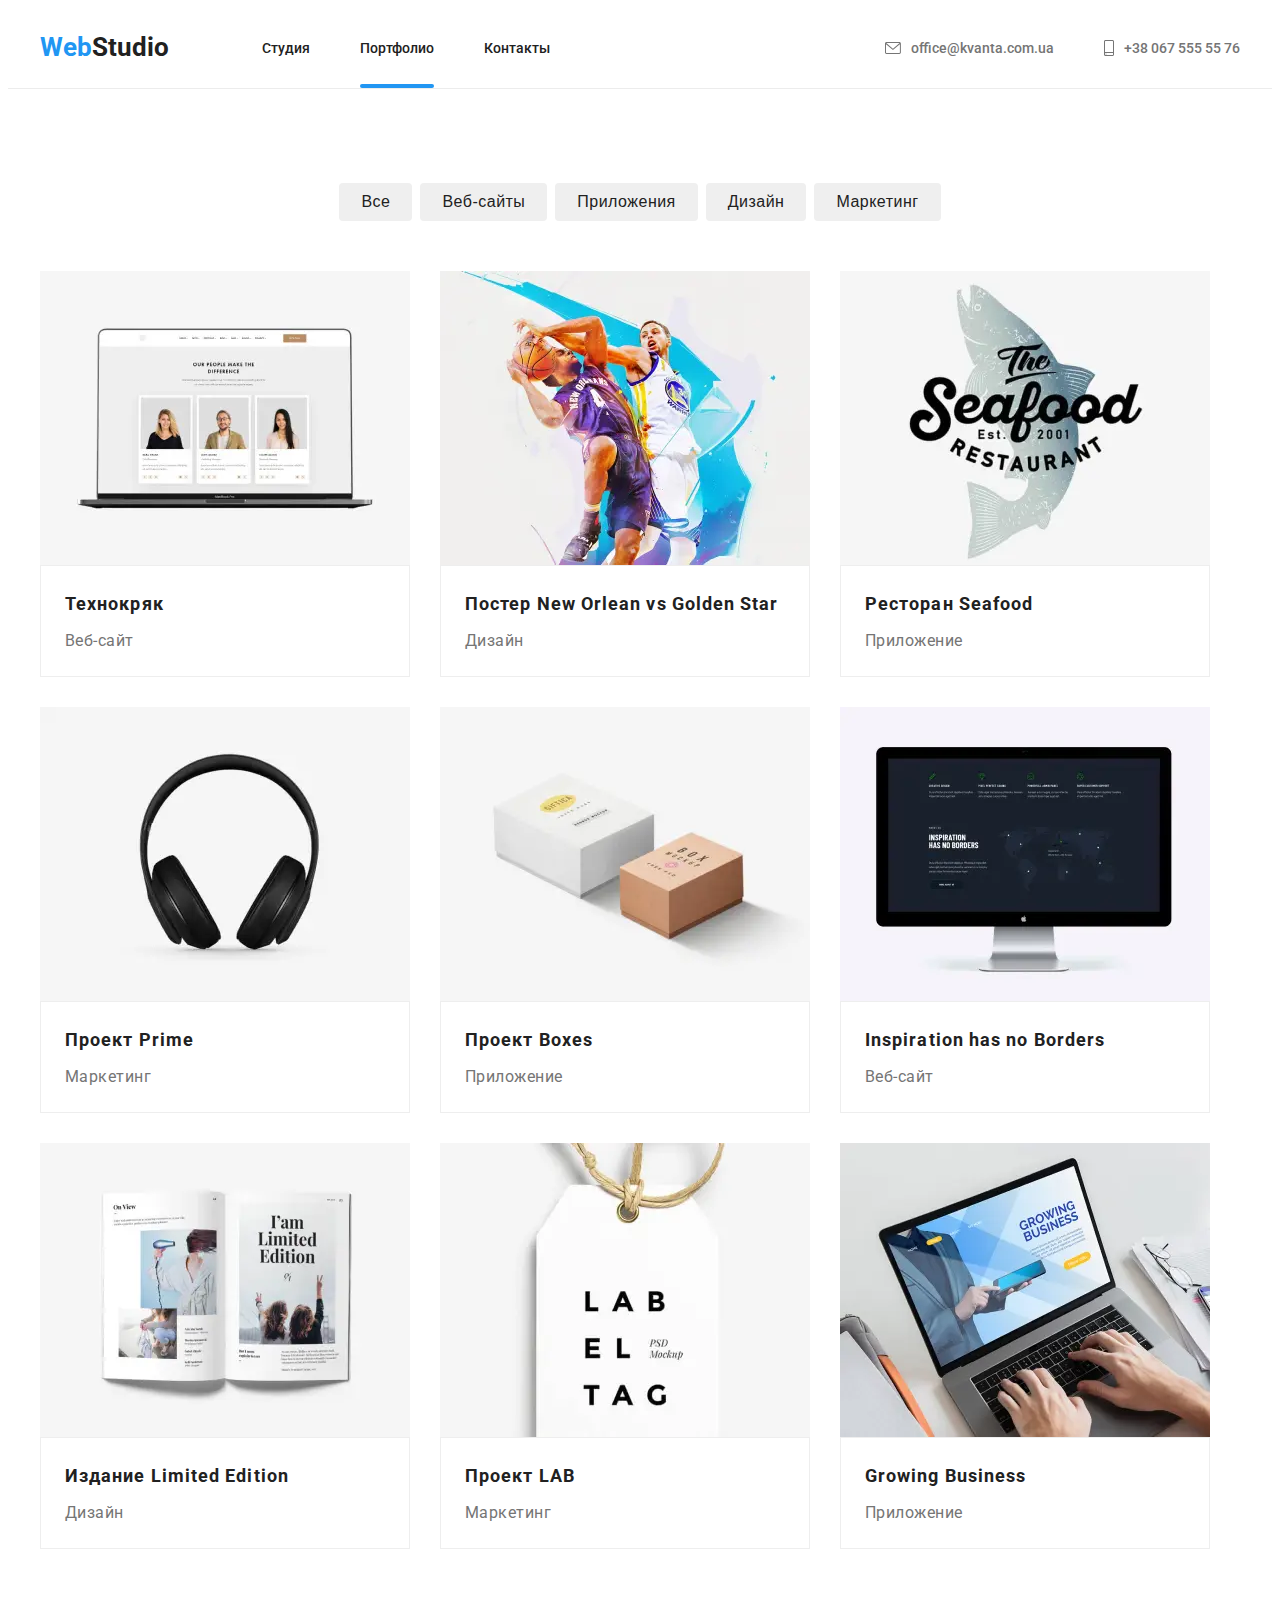
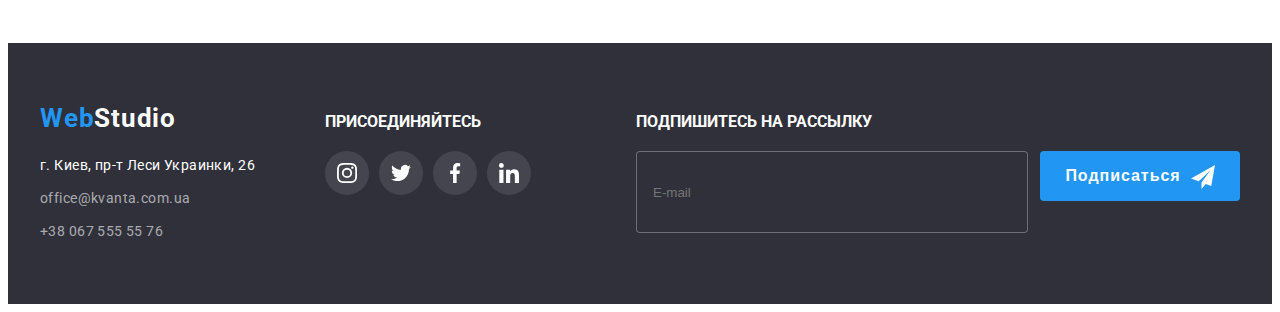
==== commit 8b603ca6: "бордер в мобильном меню на ссылках" ====
--- a/portfolio.html
+++ b/portfolio.html
@@ -475,6 +475,7 @@
             </div>
         </div>
     </footer>
+    <script src="./js/mobile-menu.js"></script>
 </body>
     
 </html>--- a/css/main.min.css
+++ b/css/main.min.css
@@ -1,2 +1,2 @@
-:root{--text-font: "Roboto", sans-serif;--title-font: "Raleway", sans-serif;--primary-text-color: #212121;--title-text-color: #757575;--accent-color: #2196f3;--primary-wight-color: #ffffff;--primary-black-color: #000000;--primary-bgc: #f5f4fa;--primary-icon-color: #afb1b8;--primary-icon-background-color: #2f303a;--transition: cubic-bezier(0.4, 0, 0.2, 1);--primary-background-btm-color: #188ce8}.visually-hidden{position:absolute !important;clip:rect(1px 1px 1px 1px);clip:rect(1px, 1px, 1px, 1px);padding:0 !important;border:0 !important;height:1px !important;width:1px !important;overflow:hidden}body{font-family:"Raleway", sans-serif;font-family:"Roboto", sans-serif;background-color:var(--primary-wight-color);color:var(--primary-text-color)}h1,h2,h3,p,b{margin:0}ul,ol{margin:0;padding:0;list-style:none}img{display:block;max-width:100%;height:auto}a{color:inherit;text-decoration:none;font-style:normal;display:block}.container{outline:2px solid red;margin:0 auto;padding:0 15px;width:100%}.header .container{display:flex;align-items:center;justify-content:space-between}@media screen and (min-width: 480px){.container{width:480px}}@media screen and (min-width: 768px){.container{width:768px}}@media screen and (min-width: 1200px){.container{width:1200px}}.button{color:var(--primary-wight-color);background:var(--accent-color);border-radius:4px;font-weight:bold;font-size:16px;line-height:1.875;letter-spacing:0.06em;padding:10px auto;border:none;cursor:pointer;width:200px;height:50px;transition-property:background;transition-duration:250ms;transition-timing-function:var(--transition)}.button:hover,.button:focus,.button:active{background-color:var(--primary-background-btm-color);outline:none}.header{border-bottom:1px solid #ececec}.first-word{font-size:24px;font-weight:700;line-height:1.167;color:#2196f3}.header-logo{font-size:24px;font-weight:700;line-height:1.167;color:#212121}@media screen and (max-width: 767px){.header-logo{padding-top:16px;padding-bottom:16px}.nav-list{display:none}.address-list{display:none}.mobile-menu{position:absolute;width:100%;max-width:100vw;height:100vh;top:0;left:0;transform:translateY(-1000%);background-color:#fff;padding:48px 40px;transition:transform 500ms linear;z-index:1}.mobile-menu.is-open{transform:translateY(0%)}.burger-btn,.mobile-close-btn{background-color:transparent;border:none;padding:0}.burger-btn:hover .burger-icon,.burger-btn:focus .burger-icon{fill:#2196f3}.mobile-close-btn{position:absolute;top:10px;right:15px}.mobile-close-btn:hover .close-btn,.mobile-close-btn:focus .close-btn{fill:#2196f3}.burger-icon,.close-btn{width:40px;height:40px;fill:#212121}.mobile-menu-nav-link{font-size:40px;font-weight:500;line-height:1.175;color:#212121}.accent-color{color:#2196f3}.mobile-menu-nav li+li{margin-top:32px}.mobile-menu-address-tel{margin-top:30px}.mobile-menu-address-mail{margin-top:32px}.mobile-menu-address-tel{font-size:34px;font-weight:500;line-height:1.176;color:#2196f3}.mobile-menu-address-mail{font-size:24px;font-weight:500;line-height:1.167;color:#757575}.header-social-list{font-size:18px;font-weight:500;line-height:1.222;color:#2196f3;display:flex;margin-top:64px}.header-social-list li+LI{margin-left:20px}}@media screen and (min-width: 768px){.burger-btn{display:none}.mobile-menu{display:none}.header-navigation{display:flex;align-items:center;justify-content:center}.header-logo{padding-top:26px;padding-bottom:26px;margin-right:88px}.header-box{display:flex;align-items:center;justify-content:space-between}.nav-list{display:flex}.nav-list li:not(:last-child){margin-right:50px}.nav-link{display:flex;padding-top:32px;padding-bottom:32px;position:relative;font-size:14px;font-weight:500;line-height:1.143;color:#212121;transition-property:color;transition-duration:250ms;transition-timing-function:cubic-bezier(0.4, 0, 0.2, 1)}.nav-link::after{position:absolute;content:"";display:flex;width:100%;height:4px;left:0;bottom:0;border-radius:2px;background-color:var(--accent-color);transform:scale(0);transition:transform 250ms var(--transition)}.nav-link:focus::after,.nav-link:hover::after{transform:scale(1)}.nav-link:hover,.nav-link:focus{color:var(--accent-color)}.address-link{display:flex;font-size:12px;font-weight:500;line-height:1.167;color:var(--title-text-color);padding-top:5px;padding-bottom:5px;align-items:center;transition-property:color;transition-duration:250ms;transition-timing-function:var(--transition)}.address-link:active,.address-link:hover,.address-link:focus{color:var(--accent-color)}.address-icon{margin-right:10px;fill:currentColor}.active-link::after{transform:scale(1)}.nav-link .active-link{color:var(--accent-color)}}@media screen and (min-width: 1200px){.header-logo{padding-top:24px;padding-bottom:25px;margin-right:93px}.address-list{display:flex}.address-list li:not(:last-child){margin-right:50px}.address-link{font-size:12px;font-weight:500;line-height:1.167;color:var(--title-text-color);padding-top:32px;padding-bottom:32px}}.hero-section{position:relative;background-color:#2f303a;text-align:center;height:400px;margin:0 auto;background-image:linear-gradient(to right, rgba(47,48,58,0.4), rgba(47,48,58,0.4)),url(../img/hero/hero.jpg);background-repeat:no-repeat;background-position:center}.hero-section div{position:absolute;top:50%;left:50%;transform:translate(-50%, -50%) scale(1);transition:transform 250ms cubic-bezier(0.4, 0, 0.2, 1)}.hero-section:hover div{transform:translate(-50%, -50%) scale(1)}.hero-title{font-size:26px;font-weight:900;line-height:1.615;text-transform:uppercase;color:#fff;max-width:360px;margin:0 auto 30px}@media screen and (min-width: 1200px){.hero-title{font-size:44px;font-weight:900;line-height:1.364;max-width:696px}.hero-section{height:600px;max-width:1600px}}.priority-box{padding:60px 0}.priority-list li::before{display:block;content:"";height:120px;margin-bottom:30px;border-radius:4px;background-color:#f5f4fa;background-repeat:no-repeat;background-position:center;background-size:70px}.antenna-item::before{background-image:url(../img/icons/SVG/antenna.svg)}.clock-item::before{background-image:url(../img/icons/SVG/clock.svg)}.diagram-item::before{background-image:url(../img/icons/SVG/diagram.svg)}.astronaut-item::before{background-image:url(../img/icons/SVG/astronaut.svg)}.priority-subtitle{font-size:14px;font-weight:700;line-height:1.143;letter-spacing:0.03em;text-transform:uppercase;color:#212121;margin-bottom:10px;text-align:center}.priority-text{font-size:14px;font-weight:400;line-height:1.714;letter-spacing:0.03em;color:#212121}@media screen and (max-width: 767px){.priority-list li+li{margin-top:30px}}@media screen and (min-width: 768px) and (max-width: 1199px){.priority-list{justify-content:flex-start;flex-wrap:wrap}.priority-list li{width:354px}.priority-list li:nth-child(2n+1){margin-right:30px}.priority-list li:nth-child(n+3){margin-top:30px}}@media screen and (min-width: 768px){.priority-list{display:flex}.priority-subtitle{text-align:left}}@media screen and (min-width: 1200px){.priority-box{padding:94px 0}.priority-list li{width:270px}.priority-list li+li{margin-left:30px}}@media screen and (max-width: 1199px){.work-box{display:none}}.work-box{padding-bottom:94px}.work-title{font-weight:bold;font-size:36px;line-height:1.167;letter-spacing:0.03em;color:var(--primary-text-color);margin-bottom:50px;text-align:center}.work-list{display:flex}.work-list li+li{margin-left:30px}.work-overlay-box{position:relative}.work-overlay{position:absolute;display:flex;justify-content:center;align-items:center;width:370px;height:70px;left:0;bottom:0;background-color:rgba(47,48,58,0.8)}.work-overlay p{font-size:14px;line-height:1.143;letter-spacing:0.03em;text-transform:uppercase;color:var(--primary-wight-color)}.team-box{padding:60px 0;background-color:#f5f4fa}.team-title{font-size:28px;font-weight:700;line-height:1.179;letter-spacing:0.03em;color:var(--primary-text-color);margin-bottom:30px;text-align:center}.team-list>li{box-shadow:0px 1px 3px rgba(0,0,0,0.12),0px 1px 1px rgba(0,0,0,0.14),0px 2px 1px rgba(0,0,0,0.2);border-radius:0px 0px 4px 4px}.team-name{font-size:16px;font-weight:500;line-height:1.188;letter-spacing:0.03em;color:#212121;margin-bottom:10px}.team-text{font-size:16px;font-weight:400;line-height:1.188;letter-spacing:0.03em;color:#757575}.team-card{text-align:center;padding-top:30px;padding-bottom:24px;background-color:#fff;border-radius:0px 0px 4px 4px}.team-social ul{display:flex;justify-content:center;align-items:center}.team-social li{margin:0;width:44px;height:44px;margin-top:16px}.team-social li+li{margin-left:10px}.team-social a{display:flex;width:100%;height:100%;justify-content:center;align-items:center;border-radius:50%;fill:#afb1b8;transition-property:fill, background-color;transition-duration:250ms;transition-timing-function:cubic-bezier(0.4, 0, 0.2, 1)}.team-social a:hover,.team-social a:focus{background-color:#2196f3;fill:#fff}@media screen and (max-width: 767px){.team-list{display:flex;flex-direction:column}.team-list-box:nth-child(n+2){margin-top:30px}}@media screen and (min-width: 768px) and (max-width: 1199px){.team-list{display:flex;flex-direction:row;flex-wrap:wrap}.team-list-box{max-width:354px}.team-list-box:nth-child(2n+1){margin-right:30px}.team-list-box:nth-child(n+3){margin-top:30px}}@media screen and (min-width: 1200px){.team-box{padding:94px 0}.team-list{display:flex;flex-direction:row;flex-wrap:wrap;justify-content:space-between}.team-list-box{max-width:270px}.team-title{margin-bottom:50px;font-size:36px;font-weight:700;line-height:1.167}.team-card{padding:30px 32px}}.client-box{padding:60px 0}.client-title{font-size:28px;font-weight:700;line-height:1.179;text-align:center;letter-spacing:0.03em;color:#212121;margin-bottom:30px}.client-list{display:flex;justify-content:space-between}.client-list li{min-width:210px;height:90px}.client-link{display:flex;width:100%;height:100%;border:1px solid #afb1b8;border-radius:4px;justify-content:center;align-items:center;transition-property:border;transition-duration:250ms;transition-timing-function:cubic-bezier(0.4, 0, 0.2, 1)}.client-link:focus,.client-link:hover{border:1px solid #2196f3}.client-link:hover>svg,.client-link:focus>svg{fill:var(--accent-color)}.client-icon{fill:#afb1b8;transition-property:fill;transition-duration:250ms;transition-timing-function:cubic-bezier(0.4, 0, 0.2, 1)}@media screen and (max-width: 767px){.client-list li:nth-child(n+3){margin-top:30px}}@media screen and (max-width: 1199px){.client-list{display:flex;flex-wrap:wrap;align-items:center;flex-direction:row}}@media screen and (min-width: 768px) and (max-width: 1200px){.client-list li:nth-child(n+4){margin-top:30px}.client-list li{min-width:226px;height:90px}}@media screen and (min-width: 1200px){.client-box{padding:94px 0}.client-title{font-size:36px;font-weight:700;line-height:1.167;margin-bottom:50px}.client-list li{min-width:170px;height:90px}}.footer-box{display:flex;justify-content:center;align-items:center}.footer-logo{font-size:24px;font-weight:700;line-height:1.167;letter-spacing:0.03em;color:#fff;margin-bottom:20px}.footer-section{background-color:#2f303a;padding:60px 0}.footer-section b{display:inline-block;margin-bottom:20px;color:#fff}.footer-link-map{display:block;font-style:normal;font-weight:normal;font-size:14px;line-height:1.714;letter-spacing:0.03em;color:#fff;margin-bottom:9px}.footer-link{font-weight:normal;font-size:14px;line-height:1.714;letter-spacing:0.03em;color:rgba(255,255,255,0.6);transition-property:color;transition-duration:250ms;transition-timing-function:cubic-bezier(0.4, 0, 0.2, 1)}.footer-link:hover,.footer-link:focus{color:#2196f3}.mail{margin-bottom:9px}.footer-social ul{display:flex;justify-content:center;align-items:center}.footer-social li{margin:0;width:44px;height:44px}.footer-social li+li{margin-left:10px}.footer-social a{display:flex;width:100%;height:100%;justify-content:center;align-items:center;border-radius:50%;fill:#fff;background-color:rgba(255,255,255,0.1);transition-property:background-color;transition-duration:250ms;transition-timing-function:cubic-bezier(0.4, 0, 0.2, 1)}.footer-social a:hover,.footer-social a:focus{background-color:#2196f3;fill:#fff}.footer-mail{width:358px;height:50px;background-color:var(--primary-icon-background-color);border:1px solid rgba(255,255,255,0.3);border-radius:4px;padding:15px 16px;margin-right:12px;color:var(--primary-wight-color);transition-property:border-color;transition-duration:250ms;transition-timing-function:cubic-bezier(0.4, 0, 0.2, 1)}.footer-mail:focus{outline:none;border-color:#2196f3}.footer-btm-icon::after{display:inline-block;content:"";width:24px;height:24px;background-image:url(../img/icons/SVG/icon-send.svg);background-size:contain;vertical-align:middle;margin-left:10px}@media screen and (max-width: 767px){.footer-box-contacts{display:flex;flex-direction:column;align-items:center;margin-bottom:60px}.footer-box-contacts ul{display:flex;flex-direction:column;align-items:center}.footer-social{display:flex;flex-direction:column;align-items:center;margin-bottom:60px}.footer-form{display:flex;flex-direction:column;align-items:center}.footer-form form{display:flex;flex-direction:column;align-items:center}.footer-box{display:flex;flex-wrap:wrap;flex-direction:column}.footer-mail{margin-bottom:20px;width:100%}}@media screen and (min-width: 768px) and (max-width: 1199px){.footer-box{display:flex;flex-wrap:wrap;justify-content:space-around}.footer-box-contacts{display:flex;flex-direction:column;align-items:center}.footer-box-contacts ul{display:flex;flex-direction:column;align-items:center}.footer-social{display:flex;flex-direction:column;align-items:center}.footer-form{display:flex;flex-direction:column;align-items:center;margin-top:60px}.footer-form form{display:flex;flex-direction:column;align-items:center}.footer-mail{width:450px;margin-bottom:20px}}@media screen and (min-width: 1200px){.footer-box{display:flex;align-items:baseline}.footer-social{margin-left:70px}.footer-form{margin-left:auto}.footer-form form{display:flex}.footer-logo{font-size:26px;font-weight:700;line-height:1.192}}.portfolio-box{padding:60px 0}.btm-list{margin-bottom:40px;display:flex;justify-content:flex-start;flex-wrap:wrap}.btm-list li+li{margin-left:8px}.btm-link{font-size:16px;font-weight:500;line-height:1.625;letter-spacing:0.03em;color:#212121;cursor:pointer;padding:6px 22px;border-radius:4px;border:none;transition-property:color, background, box-shadow;transition-duration:250ms;transition-timing-function:cubic-bezier(0.4, 0, 0.2, 1)}.btm-link:focus,.btm-link:active,.btm-link:hover{background:#2196f3;color:#fff;box-shadow:0px 3px 1px rgba(0,0,0,0.1),0px 1px 2px rgba(0,0,0,0.08),0px 2px 2px rgba(0,0,0,0.12)}.portfolio-list{display:flex;flex-wrap:wrap}.portfolio-list a{transition-property:box-shadow;transition-duration:250ms;transition-timing-function:cubic-bezier(0.4, 0, 0.2, 1)}.portfolio-list a:hover,.portfolio-list a:focus{box-shadow:0px 1px 1px rgba(0,0,0,0.12),0px 4px 4px rgba(0,0,0,0.06),1px 4px 6px rgba(0,0,0,0.16)}.portfolio-card{border:1px solid #eeeeee;padding:20px 24px}.portfolio-overlay-box{position:relative;overflow:hidden}.portfolio-overlay{position:absolute;width:100%;height:100%;top:0;left:0;padding:63px 24px;background-color:rgba(33,150,243,0.9);transform:translateY(101%);transition-property:transform;transition-duration:250ms;transition-timing-function:cubic-bezier(0.4, 0, 0.2, 1)}.portfolio-overlay p{font-size:18px;font-weight:400;line-height:1.556;letter-spacing:0.03em;color:#fff}.portfolio-link:focus .portfolio-overlay,.portfolio-link:hover .portfolio-overlay{transform:translateY(0)}.work-subtitle{font-size:18px;font-weight:700;line-height:2;letter-spacing:0.06em;color:#212121;margin-bottom:4px}.text{font-size:16px;font-weight:400;line-height:1.875;letter-spacing:0.03em;color:#757575}@media screen and (max-width: 767px){.btm-list li:nth-child(-n+3){margin-bottom:15px}.portfolio-overlay-box img{max-width:450px}.portfolio-link{margin-top:30px}}@media screen and (min-width: 768px){.btm-list{justify-content:center}}@media screen and (min-width: 768px) and (max-width: 1199px){.portfolio-card{max-width:354px}}@media screen and (min-width: 1200px){.portfolio-box{padding:94px 0}.btm-list{margin-bottom:50px}.portfolio-list li:not(:nth-child(3n+3)){margin-right:30px}.portfolio-list li:not(:nth-last-child(-n+3)){margin-bottom:30px}}.backdrop{position:fixed;top:0;left:0;width:100%;height:100%;background:rgba(0,0,0,0.2);transition:scale(1)}.backdrop:focus .modal,.backdrop:hover .modal{transform:translate(-50%, -50%) scale(1);opacity:1}.modal{position:absolute;width:100%;max-width:450px;height:95%;max-height:609px;overflow:scroll;top:50%;left:50%;opacity:0;transform:translate(-50%, -50%) scale(1);background-color:var(--primary-wight-color);box-shadow:0px 1px 3px rgba(0,0,0,0.12),0px 1px 1px rgba(0,0,0,0.14),0px 2px 1px rgba(0,0,0,0.2);border-radius:4px;padding:40px;transition-property:transform opacity;transition-duration:250ms;transition-timing-function:var(--transition)}.modal b{display:flex;font-style:normal;font-size:20px;line-height:1.15;text-align:center;letter-spacing:0.03em;color:var(--primary-text-color);margin-bottom:12px}.modal-close-btn{position:absolute;top:8px;right:8px;display:flex;width:30px;height:30px;padding:0;border:solid 1px var(--primary-black-color);border-radius:50%;background-color:var(--primary-wight-color);justify-content:center;align-items:center;cursor:pointer;transition-property:fill solid;transition-duration:250ms;transition-timing-function:var(--transition)}.modal-close-btn:hover,.modal-close-btn:focus{fill:var(--accent-color);border:solid 1px var(--accent-color)}.is-hidden{opacity:0;visibility:hidden;pointer-events:none}.form{display:flex;flex-direction:column}.form-label{font-size:12px;line-height:1.167;letter-spacing:0.01em;color:var(--title-text-color)}.form-label+.form-label{display:block;margin-top:10px}.modal-input{display:block;height:40px;width:100%;border:1px solid rgba(33,33,33,0.2);border-radius:4px;margin-top:4px;padding-left:42px;transition-property:border-color;transition-duration:250ms;transition-timing-function:var(--transition)}.modal-input:focus{border-color:var(--accent-color);outline:none}.modal-input:focus+.modal-svg{fill:var(--accent-color)}.modal-input-box{position:relative;display:block}.modal-svg{position:absolute;left:15px;top:50%;transform:translateY(-50%);transition-property:fill;transition-duration:250ms;transition-timing-function:var(--transition)}.modal-user-message{display:block;height:120px;width:100%;padding:12px 16px;margin-top:4px;border-radius:4px;border:1px solid rgba(33,33,33,0.2);resize:none;font-size:12px;line-height:1.667;letter-spacing:0.01em;transition-property:border-color;transition-duration:250ms;transition-timing-function:var(--transition)}.modal-user-message:focus{outline:none;border-color:var(--accent-color)}.checkbox-label{font-size:14px;line-height:1.714;letter-spacing:0.03em;color:var(--title-text-color);align-self:center;margin-top:20px}.checkbox-label a{display:inline;font-size:14px;line-height:1.714;letter-spacing:0.03em;text-decoration-line:underline;color:var(--accent-color)}.checkbox-label span{vertical-align:middle}.checkbox-label::before{display:inline-block;width:16px;height:15px;content:"";background-image:url(../img/icons/SVG/checkbox.svg);vertical-align:middle}.modal-checkbox:checked+.checkbox-label::before{background-image:url(../img/icons/SVG/icon-check.svg);background-repeat:no-repeat}.modal-checkbox:focus+.checkbox-label::before{outline:auto}.modal-btn{align-self:center;margin-top:30px}@media screen and (min-width: 1200px){.modal{max-width:none;max-height:none;width:528px;height:581px}}
+body{font-family:"Raleway", sans-serif;font-family:"Roboto", sans-serif;background-color:var(--primary-wight-color);color:var(--primary-text-color)}h1,h2,h3,p,b{margin:0}ul,ol{margin:0;padding:0;list-style:none}img{display:block;max-width:100%;height:auto}a{color:inherit;text-decoration:none;font-style:normal;display:block}.container{margin:0 auto;padding:0 15px;width:100%}.header .container{display:flex;align-items:center;justify-content:space-between}@media screen and (min-width: 480px){.container{width:480px}}@media screen and (min-width: 768px){.container{width:768px}}@media screen and (min-width: 1200px){.container{width:1200px}}:root{--text-font: "Roboto", sans-serif;--title-font: "Raleway", sans-serif;--primary-text-color: #212121;--title-text-color: #757575;--accent-color: #2196f3;--primary-wight-color: #ffffff;--primary-black-color: #000000;--primary-bgc: #f5f4fa;--primary-icon-color: #afb1b8;--primary-icon-background-color: #2f303a;--transition: cubic-bezier(0.4, 0, 0.2, 1);--primary-background-btm-color: #188ce8}.visually-hidden{position:absolute !important;clip:rect(1px 1px 1px 1px);clip:rect(1px, 1px, 1px, 1px);padding:0 !important;border:0 !important;height:1px !important;width:1px !important;overflow:hidden}.button{color:var(--primary-wight-color);background:var(--accent-color);border-radius:4px;font-weight:bold;font-size:16px;line-height:1.875;letter-spacing:0.06em;padding:10px auto;border:none;cursor:pointer;width:200px;height:50px;transition-property:background;transition-duration:250ms;transition-timing-function:var(--transition)}.button:hover,.button:focus,.button:active{background-color:var(--primary-background-btm-color);outline:none}.first-word{color:#2196f3}.footer-logo{letter-spacing:0.03em;color:#fff;margin-bottom:20px}.header-logo{color:#212121}@media screen and (max-width: 767px){.header-logo{padding-top:16px;padding-bottom:16px}}@media screen and (max-width: 1199px){.first-word{font-size:24px;font-weight:700;line-height:1.167}.header-logo{font-size:24px;font-weight:700;line-height:1.167;color:#212121}.footer-logo{font-size:24px;font-weight:700;line-height:1.167}}@media screen and (min-width: 768px) and (max-width: 1199px){.header-logo{padding-top:26px;padding-bottom:26px;margin-right:88px}}@media screen and (min-width: 1200px){.header-logo{font-size:26px;font-weight:700;line-height:1.192;padding-top:24px;padding-bottom:25px;margin-right:93px}.footer-logo{font-size:26px;font-weight:700;line-height:1.192}}.header{border-bottom:1px solid #ececec}@media screen and (max-width: 767px){.nav-list{display:none}.address-list{display:none}.mobile-menu{position:absolute;width:100%;max-width:100vw;height:100vh;top:0;left:0;transform:translateY(-1000%);background-color:#fff;padding:48px 40px;transition:transform 500ms linear;z-index:1}.mobile-menu.is-open{transform:translateY(0%)}.burger-btn,.mobile-close-btn{background-color:transparent;border:none;padding:0}.burger-btn:hover .burger-icon,.burger-btn:focus .burger-icon{fill:#2196f3}.mobile-close-btn{position:absolute;top:10px;right:15px}.mobile-close-btn:hover .close-btn,.mobile-close-btn:focus .close-btn{fill:#2196f3}.burger-icon,.close-btn{width:40px;height:40px;fill:#212121}.mobile-menu-nav-link{font-size:40px;font-weight:500;line-height:1.175;color:#212121}.accent-color{color:#2196f3}.mobile-menu-nav li+li{margin-top:32px}.mobile-menu-address-mail{margin-top:32px}.mobile-menu-address-tel{font-size:34px;font-weight:500;line-height:1.176;color:#2196f3;margin-top:300px}.mobile-menu-address-mail{font-size:24px;font-weight:500;line-height:1.167;color:#757575}.header-social-list{font-size:18px;font-weight:500;line-height:1.222;color:#2196f3;display:flex;margin-top:64px}.header-social-list li+li{margin-left:10px;padding-left:10px;border-left:1px solid #c4c4c4}}@media screen and (min-width: 768px){.burger-btn{display:none}.mobile-menu{display:none}.header-navigation{display:flex;align-items:center;justify-content:center}.header-box{display:flex;align-items:center;justify-content:space-between}.nav-list{display:flex}.nav-list li:not(:last-child){margin-right:50px}.nav-link{display:flex;padding-top:32px;padding-bottom:32px;position:relative;font-size:14px;font-weight:500;line-height:1.143;color:#212121;transition-property:color;transition-duration:250ms;transition-timing-function:cubic-bezier(0.4, 0, 0.2, 1)}.nav-link::after{position:absolute;content:"";display:flex;width:100%;height:4px;left:0;bottom:0;border-radius:2px;background-color:#2196f3;transform:scale(0);transition:transform 250ms cubic-bezier(0.4, 0, 0.2, 1)}.nav-link:focus::after,.nav-link:hover::after{transform:scale(1)}.nav-link:hover,.nav-link:focus{color:#2196f3}.address-link{display:flex;font-size:12px;font-weight:500;line-height:1.167;color:#757575;padding-top:5px;padding-bottom:5px;align-items:center;transition-property:color;transition-duration:250ms;transition-timing-function:cubic-bezier(0.4, 0, 0.2, 1)}.address-link:active,.address-link:hover,.address-link:focus{color:#2196f3}.address-icon{margin-right:10px;fill:currentColor}.active-link::after{transform:scale(1)}.nav-link .active-link{color:#2196f3}}@media screen and (min-width: 1200px){.address-list{display:flex}.address-list li:not(:last-child){margin-right:50px}.address-link{font-size:14px;font-weight:500;line-height:1.143;color:var(--title-text-color);padding-top:32px;padding-bottom:32px}}.hero-section{position:relative;background-color:#2f303a;text-align:center;height:400px;margin:0 auto;background-image:linear-gradient(to right, rgba(47,48,58,0.4), rgba(47,48,58,0.4)),url(../img/hero/hero.jpg);background-repeat:no-repeat;background-position:center}.hero-section div{position:absolute;top:50%;left:50%;transform:translate(-50%, -50%) scale(1);transition:transform 250ms cubic-bezier(0.4, 0, 0.2, 1)}.hero-section:hover div{transform:translate(-50%, -50%) scale(1)}.hero-title{font-size:26px;font-weight:900;line-height:1.615;text-transform:uppercase;color:#fff;max-width:360px;margin:0 auto 30px}@media screen and (min-width: 1200px){.hero-title{font-size:44px;font-weight:900;line-height:1.364;max-width:696px}.hero-section{height:600px;max-width:1600px}}.priority-box{padding:60px 0}.priority-list li::before{display:block;content:"";height:120px;margin-bottom:30px;border-radius:4px;background-color:#f5f4fa;background-repeat:no-repeat;background-position:center;background-size:70px}.antenna-item::before{background-image:url(../img/icons/SVG/antenna.svg)}.clock-item::before{background-image:url(../img/icons/SVG/clock.svg)}.diagram-item::before{background-image:url(../img/icons/SVG/diagram.svg)}.astronaut-item::before{background-image:url(../img/icons/SVG/astronaut.svg)}.priority-subtitle{font-size:14px;font-weight:700;line-height:1.143;letter-spacing:0.03em;text-transform:uppercase;color:#212121;margin-bottom:10px;text-align:center}.priority-text{font-size:14px;font-weight:400;line-height:1.714;letter-spacing:0.03em;color:#212121}@media screen and (max-width: 767px){.priority-list li+li{margin-top:30px}}@media screen and (min-width: 768px) and (max-width: 1199px){.priority-list{justify-content:flex-start;flex-wrap:wrap}.priority-list li{width:354px}.priority-list li:nth-child(2n+1){margin-right:30px}.priority-list li:nth-child(n+3){margin-top:30px}}@media screen and (min-width: 768px){.priority-list{display:flex}.priority-subtitle{text-align:left}}@media screen and (min-width: 1200px){.priority-box{padding:94px 0}.priority-list li{width:270px}.priority-list li+li{margin-left:30px}}@media screen and (max-width: 1199px){.work-box{display:none}}.work-box{padding-bottom:94px}.work-title{font-weight:bold;font-size:36px;line-height:1.167;letter-spacing:0.03em;color:var(--primary-text-color);margin-bottom:50px;text-align:center}.work-list{display:flex}.work-list li+li{margin-left:30px}.work-overlay-box{position:relative}.work-overlay{position:absolute;display:flex;justify-content:center;align-items:center;width:370px;height:70px;left:0;bottom:0;background-color:rgba(47,48,58,0.8)}.work-overlay p{font-size:14px;line-height:1.143;letter-spacing:0.03em;text-transform:uppercase;color:var(--primary-wight-color)}.team-box{padding:60px 0;background-color:#f5f4fa}.team-title{font-size:28px;font-weight:700;line-height:1.179;letter-spacing:0.03em;color:var(--primary-text-color);margin-bottom:30px;text-align:center}.team-list>li{box-shadow:0px 1px 3px rgba(0,0,0,0.12),0px 1px 1px rgba(0,0,0,0.14),0px 2px 1px rgba(0,0,0,0.2);border-radius:0px 0px 4px 4px}.team-name{font-size:16px;font-weight:500;line-height:1.188;letter-spacing:0.03em;color:#212121;margin-bottom:10px}.team-text{font-size:16px;font-weight:400;line-height:1.188;letter-spacing:0.03em;color:#757575}.team-card{text-align:center;padding-top:30px;padding-bottom:24px;background-color:#fff;border-radius:0px 0px 4px 4px}.team-social ul{display:flex;justify-content:center;align-items:center}.team-social li{margin:0;width:44px;height:44px;margin-top:16px}.team-social li+li{margin-left:10px}.team-social a{display:flex;width:100%;height:100%;justify-content:center;align-items:center;border-radius:50%;fill:#afb1b8;transition-property:fill, background-color;transition-duration:250ms;transition-timing-function:cubic-bezier(0.4, 0, 0.2, 1)}.team-social a:hover,.team-social a:focus{background-color:#2196f3;fill:#fff}@media screen and (max-width: 767px){.team-list{display:flex;flex-direction:column}.team-list-box:nth-child(n+2){margin-top:30px}}@media screen and (min-width: 768px) and (max-width: 1199px){.team-list{display:flex;flex-direction:row;flex-wrap:wrap}.team-list-box{max-width:354px}.team-list-box:nth-child(2n+1){margin-right:30px}.team-list-box:nth-child(n+3){margin-top:30px}}@media screen and (min-width: 1200px){.team-box{padding:94px 0}.team-list{display:flex;flex-direction:row;flex-wrap:wrap;justify-content:space-between}.team-list-box{max-width:270px}.team-title{margin-bottom:50px;font-size:36px;font-weight:700;line-height:1.167}.team-card{padding:30px 32px}}.client-box{padding:60px 0}.client-title{font-size:28px;font-weight:700;line-height:1.179;text-align:center;letter-spacing:0.03em;color:#212121;margin-bottom:30px}.client-list{display:flex;flex-wrap:wrap;margin:-15px}.client-list li{margin:15px;min-width:210px;height:90px}.client-link{display:flex;width:100%;height:100%;border:1px solid #afb1b8;border-radius:4px;justify-content:center;align-items:center;transition-property:border;transition-duration:250ms;transition-timing-function:cubic-bezier(0.4, 0, 0.2, 1)}.client-link:focus,.client-link:hover{border:1px solid #2196f3}.client-link:hover>svg,.client-link:focus>svg{fill:var(--accent-color)}.client-icon{fill:#afb1b8;transition-property:fill;transition-duration:250ms;transition-timing-function:cubic-bezier(0.4, 0, 0.2, 1)}@media screen and (min-width: 768px) and (max-width: 1199px){.client-list li{min-width:226px}}@media screen and (min-width: 1200px){.client-box{padding:94px 0}.client-title{font-size:36px;font-weight:700;line-height:1.167;margin-bottom:50px}.client-list li{min-width:170px}}.footer-box{display:flex;justify-content:center;align-items:center}.footer-section{background-color:#2f303a;padding:60px 0}.footer-section b{display:inline-block;margin-bottom:20px;color:#fff}.footer-link-map{display:block;font-style:normal;font-weight:normal;font-size:14px;line-height:1.714;letter-spacing:0.03em;color:#fff;margin-bottom:9px}.footer-link{font-weight:normal;font-size:14px;line-height:1.714;letter-spacing:0.03em;color:rgba(255,255,255,0.6);transition-property:color;transition-duration:250ms;transition-timing-function:cubic-bezier(0.4, 0, 0.2, 1)}.footer-link:hover,.footer-link:focus{color:#2196f3}.mail{margin-bottom:9px}.footer-social ul{display:flex;justify-content:center;align-items:center}.footer-social li{margin:0;width:44px;height:44px}.footer-social li+li{margin-left:10px}.footer-social a{display:flex;width:100%;height:100%;justify-content:center;align-items:center;border-radius:50%;fill:#fff;background-color:rgba(255,255,255,0.1);transition-property:background-color;transition-duration:250ms;transition-timing-function:cubic-bezier(0.4, 0, 0.2, 1)}.footer-social a:hover,.footer-social a:focus{background-color:#2196f3;fill:#fff}.footer-mail{width:358px;height:50px;background-color:var(--primary-icon-background-color);border:1px solid rgba(255,255,255,0.3);border-radius:4px;padding:15px 16px;margin-right:12px;color:var(--primary-wight-color);transition-property:border-color;transition-duration:250ms;transition-timing-function:cubic-bezier(0.4, 0, 0.2, 1)}.footer-mail:focus{outline:none;border-color:#2196f3}.footer-btm-icon::after{display:inline-block;content:"";width:24px;height:24px;background-image:url(../img/icons/SVG/icon-send.svg);background-size:contain;vertical-align:middle;margin-left:10px}@media screen and (max-width: 767px){.footer-box-contacts{display:flex;flex-direction:column;align-items:center;margin-bottom:60px}.footer-box-contacts ul{display:flex;flex-direction:column;align-items:center}.footer-social{display:flex;flex-direction:column;align-items:center;margin-bottom:60px}.footer-form{display:flex;flex-direction:column;align-items:center}.footer-form form{display:flex;flex-direction:column;align-items:center}.footer-box{display:flex;flex-wrap:wrap;flex-direction:column}.footer-mail{margin-bottom:20px;width:100%}}@media screen and (min-width: 768px) and (max-width: 1199px){.footer-box{display:flex;flex-wrap:wrap;justify-content:space-around}.footer-box-contacts{display:flex;flex-direction:column;align-items:center}.footer-box-contacts ul{display:flex;flex-direction:column;align-items:center}.footer-social{display:flex;flex-direction:column;align-items:center}.footer-form{display:flex;flex-direction:column;align-items:center;margin-top:60px}.footer-form form{display:flex;flex-direction:column;align-items:center}.footer-mail{width:450px;margin-bottom:20px}}@media screen and (min-width: 1200px){.footer-box{display:flex;align-items:baseline}.footer-social{margin-left:70px}.footer-form{margin-left:auto}.footer-form form{display:flex}}.portfolio-box{padding:60px 0}.btm-list{margin-bottom:40px;display:flex;justify-content:flex-start;flex-wrap:wrap}.btm-list li+li{margin-left:8px}.btm-link{font-size:16px;font-weight:500;line-height:1.625;letter-spacing:0.03em;color:#212121;cursor:pointer;padding:6px 22px;border-radius:4px;border:none;transition-property:color, background, box-shadow;transition-duration:250ms;transition-timing-function:cubic-bezier(0.4, 0, 0.2, 1)}.btm-link:focus,.btm-link:active,.btm-link:hover{background:#2196f3;color:#fff;box-shadow:0px 3px 1px rgba(0,0,0,0.1),0px 1px 2px rgba(0,0,0,0.08),0px 2px 2px rgba(0,0,0,0.12)}.portfolio-list{display:flex;flex-wrap:wrap;margin:-15px}.portfolio-list li{margin:15px}.portfolio-list a{transition-property:box-shadow;transition-duration:250ms;transition-timing-function:cubic-bezier(0.4, 0, 0.2, 1)}.portfolio-list a:hover,.portfolio-list a:focus{box-shadow:0px 1px 1px rgba(0,0,0,0.12),0px 4px 4px rgba(0,0,0,0.06),1px 4px 6px rgba(0,0,0,0.16)}.portfolio-card{border:1px solid #eeeeee;padding:20px 24px}.portfolio-overlay-box{position:relative;overflow:hidden}.portfolio-overlay{position:absolute;width:100%;height:100%;top:0;left:0;padding:63px 24px;background-color:rgba(33,150,243,0.9);transform:translateY(101%);transition-property:transform;transition-duration:250ms;transition-timing-function:cubic-bezier(0.4, 0, 0.2, 1)}.portfolio-overlay p{font-size:18px;font-weight:400;line-height:1.556;letter-spacing:0.03em;color:#fff}.portfolio-link:focus .portfolio-overlay,.portfolio-link:hover .portfolio-overlay{transform:translateY(0)}.work-subtitle{font-size:18px;font-weight:700;line-height:2;letter-spacing:0.06em;color:#212121;margin-bottom:4px}.text{font-size:16px;font-weight:400;line-height:1.875;letter-spacing:0.03em;color:#757575}@media screen and (max-width: 767px){.btm-list li:nth-child(-n+3){margin-bottom:15px}.portfolio-overlay-box img{max-width:450px}.portfolio-link{margin-top:30px}}@media screen and (min-width: 768px){.btm-list{justify-content:center}}@media screen and (min-width: 768px) and (max-width: 1199px){.portfolio-card{max-width:354px}}@media screen and (min-width: 1200px){.portfolio-box{padding:94px 0}.btm-list{margin-bottom:50px}}.backdrop{position:fixed;top:0;left:0;width:100%;height:100%;background:rgba(0,0,0,0.2);transition:scale(1)}.backdrop:focus .modal,.backdrop:hover .modal{transform:translate(-50%, -50%) scale(1);opacity:1}.modal{position:absolute;width:100%;max-width:450px;height:95%;max-height:609px;top:50%;left:50%;opacity:0;transform:translate(-50%, -50%) scale(1);background-color:#fff;box-shadow:0px 1px 3px rgba(0,0,0,0.12),0px 1px 1px rgba(0,0,0,0.14),0px 2px 1px rgba(0,0,0,0.2);border-radius:4px;padding:40px;transition-property:transform opacity;transition-duration:250ms;transition-timing-function:cubic-bezier(0.4, 0, 0.2, 1)}.modal b{display:flex;font-size:20px;font-weight:700;line-height:1.5;text-align:center;letter-spacing:0.03em;color:#212121;margin-bottom:12px}.modal-close-btn{position:absolute;top:8px;right:8px;display:flex;width:30px;height:30px;padding:0;border:solid 1px #000;border-radius:50%;background-color:#fff;justify-content:center;align-items:center;cursor:pointer;transition-property:fill solid;transition-duration:250ms;transition-timing-function:cubic-bezier(0.4, 0, 0.2, 1)}.modal-close-btn:hover,.modal-close-btn:focus{fill:#2196f3;border:solid 1px #2196f3}.is-hidden{opacity:0;visibility:hidden;pointer-events:none}.form{display:flex;flex-direction:column}.form-label{font-size:12px;line-height:1.167;letter-spacing:0.01em;color:#757575}.form-label+.form-label{display:block;margin-top:10px}.modal-input{display:block;height:40px;width:100%;border:1px solid rgba(33,33,33,0.2);border-radius:4px;margin-top:4px;padding-left:42px;transition-property:border-color;transition-duration:250ms;transition-timing-function:cubic-bezier(0.4, 0, 0.2, 1)}.modal-input:focus{border-color:#2196f3;outline:none}.modal-input:focus+.modal-svg{fill:#2196f3}.modal-input-box{position:relative;display:block}.modal-svg{position:absolute;left:15px;top:50%;transform:translateY(-50%);transition-property:fill;transition-duration:250ms;transition-timing-function:cubic-bezier(0.4, 0, 0.2, 1)}.modal-user-message{display:block;height:120px;width:100%;padding:12px 16px;margin-top:4px;border-radius:4px;border:1px solid rgba(33,33,33,0.2);resize:none;font-size:12px;line-height:1.667;letter-spacing:0.01em;transition-property:border-color;transition-duration:250ms;transition-timing-function:cubic-bezier(0.4, 0, 0.2, 1)}.modal-user-message:focus{outline:none;border-color:#2196f3}.checkbox-label{font-size:12px;font-weight:400;line-height:1.167;letter-spacing:0.03em;color:#757575;align-self:center;margin-top:20px}.checkbox-label a{display:inline;font-size:14px;line-height:1.714;letter-spacing:0.03em;text-decoration-line:underline;color:#2196f3}.checkbox-label span{vertical-align:middle}.checkbox-label::before{display:inline-block;width:16px;height:15px;content:"";background-image:url(../img/icons/SVG/checkbox.svg);vertical-align:middle}.modal-checkbox:checked+.checkbox-label::before{background-image:url(../img/icons/SVG/icon-check.svg);background-repeat:no-repeat}.modal-checkbox:focus+.checkbox-label::before{outline:auto}.modal-btn{align-self:center;margin-top:30px}@media scroll and (max-width: 1199px){.modal{overflow:scroll}}@media screen and (min-width: 1200px){.modal{max-width:none;max-height:none;width:528px;height:581px}.modal b{font-size:20px;font-weight:700;line-height:1.15;text-align:center;letter-spacing:0.03em}}
 /*# sourceMappingURL=main.min.css.map */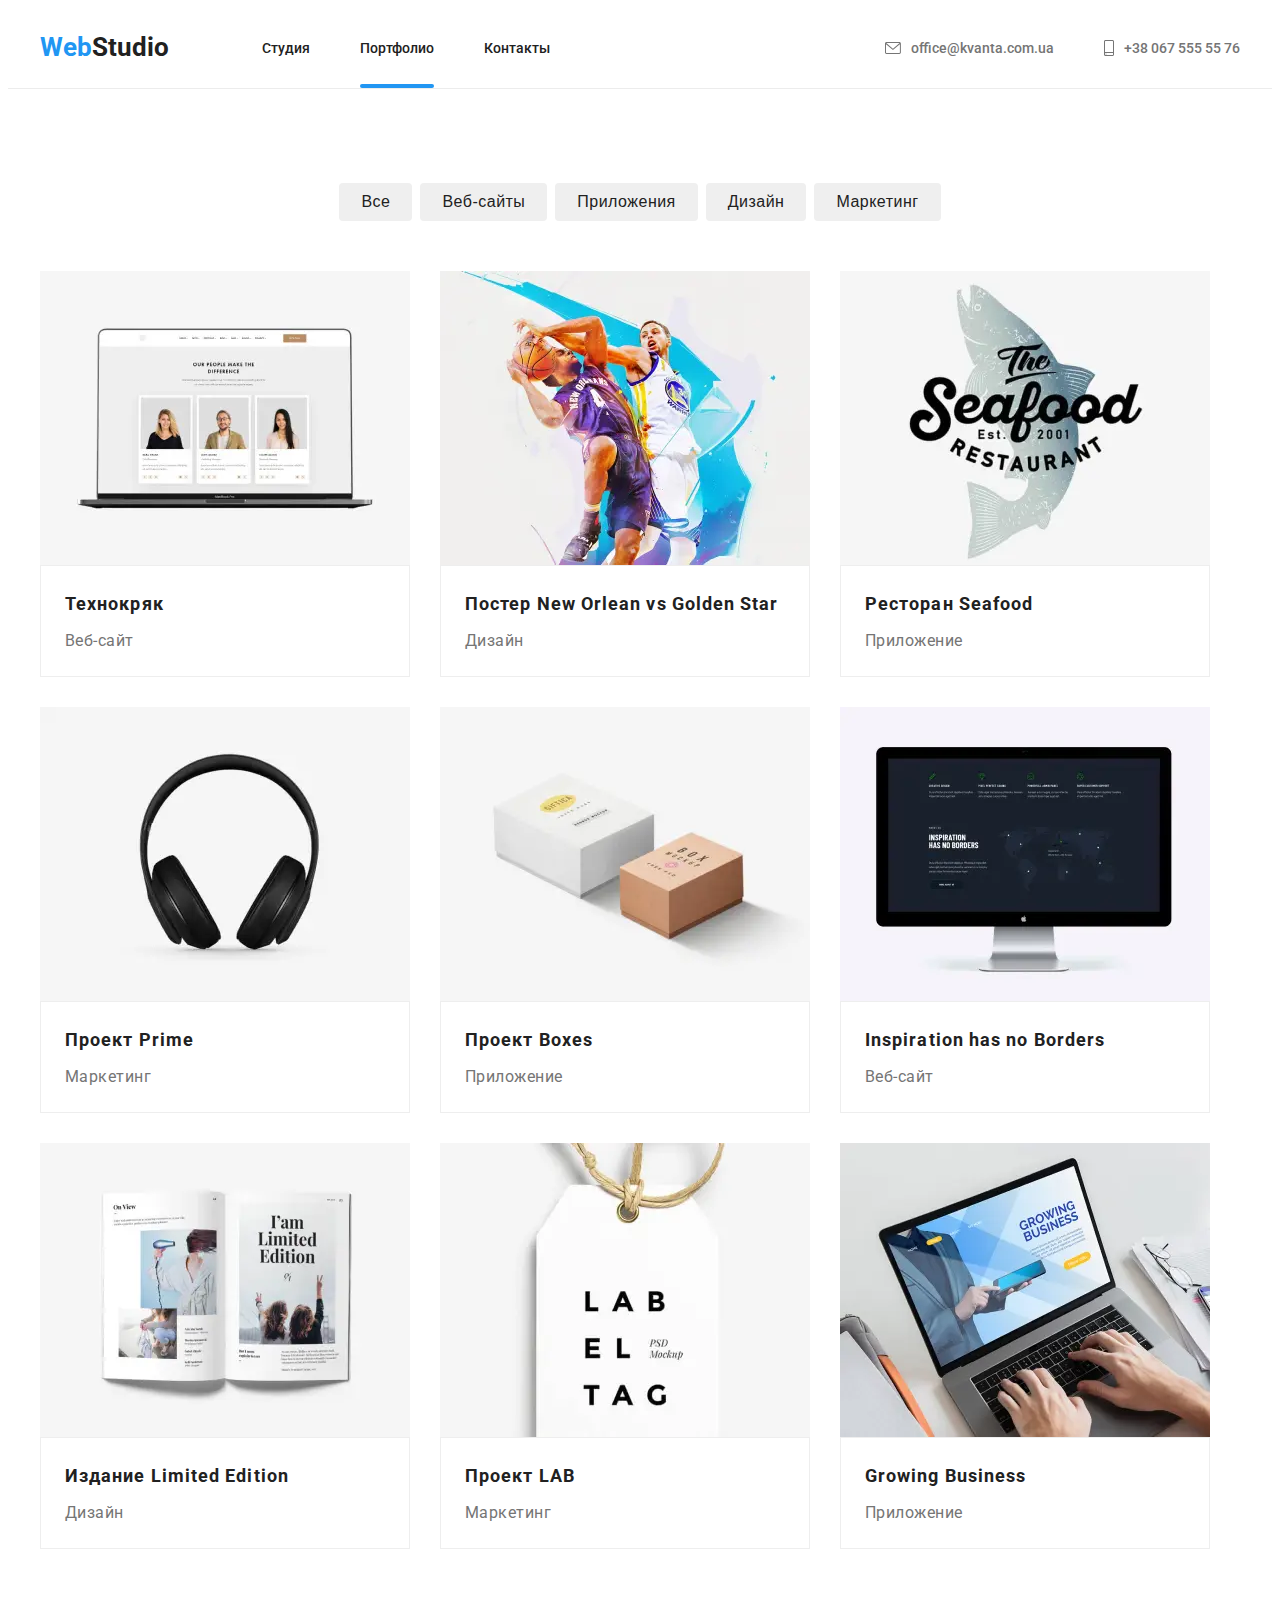
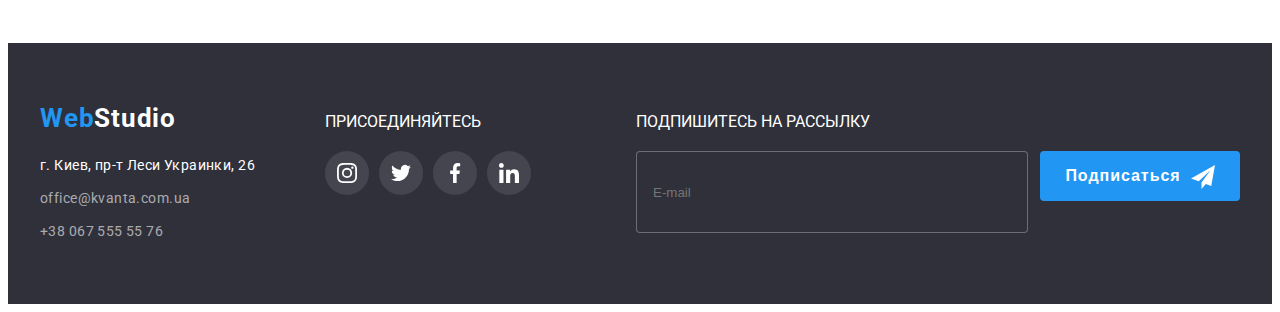
==== commit a1b7b697: "переделал модалку, портфолио, б в футере и клиенты" ====
--- a/portfolio.html
+++ b/portfolio.html
@@ -434,7 +434,7 @@
                 </address>
             </div>
             <div class="footer-social">
-                <b>ПРИСОЕДИНЯЙТЕСЬ</b>
+                <p>ПРИСОЕДИНЯЙТЕСЬ</p>
                 <ul>
                     <li>
                         <a href="https://www.instagram.com/reva_anton/">
@@ -467,7 +467,7 @@
                 </ul>
             </div>
             <div class="footer-form">
-                <b>ПОДПИШИТЕСЬ НА РАССЫЛКУ</b>
+                <p>ПОДПИШИТЕСЬ НА РАССЫЛКУ</p>
                 <form>
                     <input class="footer-mail" type="email" name="email" placeholder="E-mail">
                     <button type="submit" class="button"><span class="footer-btm-icon">Подписаться</span></button>
--- a/css/main.min.css
+++ b/css/main.min.css
@@ -1,2 +1,2 @@
-body{font-family:"Raleway", sans-serif;font-family:"Roboto", sans-serif;background-color:var(--primary-wight-color);color:var(--primary-text-color)}h1,h2,h3,p,b{margin:0}ul,ol{margin:0;padding:0;list-style:none}img{display:block;max-width:100%;height:auto}a{color:inherit;text-decoration:none;font-style:normal;display:block}.container{margin:0 auto;padding:0 15px;width:100%}.header .container{display:flex;align-items:center;justify-content:space-between}@media screen and (min-width: 480px){.container{width:480px}}@media screen and (min-width: 768px){.container{width:768px}}@media screen and (min-width: 1200px){.container{width:1200px}}:root{--text-font: "Roboto", sans-serif;--title-font: "Raleway", sans-serif;--primary-text-color: #212121;--title-text-color: #757575;--accent-color: #2196f3;--primary-wight-color: #ffffff;--primary-black-color: #000000;--primary-bgc: #f5f4fa;--primary-icon-color: #afb1b8;--primary-icon-background-color: #2f303a;--transition: cubic-bezier(0.4, 0, 0.2, 1);--primary-background-btm-color: #188ce8}.visually-hidden{position:absolute !important;clip:rect(1px 1px 1px 1px);clip:rect(1px, 1px, 1px, 1px);padding:0 !important;border:0 !important;height:1px !important;width:1px !important;overflow:hidden}.button{color:var(--primary-wight-color);background:var(--accent-color);border-radius:4px;font-weight:bold;font-size:16px;line-height:1.875;letter-spacing:0.06em;padding:10px auto;border:none;cursor:pointer;width:200px;height:50px;transition-property:background;transition-duration:250ms;transition-timing-function:var(--transition)}.button:hover,.button:focus,.button:active{background-color:var(--primary-background-btm-color);outline:none}.first-word{color:#2196f3}.footer-logo{letter-spacing:0.03em;color:#fff;margin-bottom:20px}.header-logo{color:#212121}@media screen and (max-width: 767px){.header-logo{padding-top:16px;padding-bottom:16px}}@media screen and (max-width: 1199px){.first-word{font-size:24px;font-weight:700;line-height:1.167}.header-logo{font-size:24px;font-weight:700;line-height:1.167;color:#212121}.footer-logo{font-size:24px;font-weight:700;line-height:1.167}}@media screen and (min-width: 768px) and (max-width: 1199px){.header-logo{padding-top:26px;padding-bottom:26px;margin-right:88px}}@media screen and (min-width: 1200px){.header-logo{font-size:26px;font-weight:700;line-height:1.192;padding-top:24px;padding-bottom:25px;margin-right:93px}.footer-logo{font-size:26px;font-weight:700;line-height:1.192}}.header{border-bottom:1px solid #ececec}@media screen and (max-width: 767px){.nav-list{display:none}.address-list{display:none}.mobile-menu{position:absolute;width:100%;max-width:100vw;height:100vh;top:0;left:0;transform:translateY(-1000%);background-color:#fff;padding:48px 40px;transition:transform 500ms linear;z-index:1}.mobile-menu.is-open{transform:translateY(0%)}.burger-btn,.mobile-close-btn{background-color:transparent;border:none;padding:0}.burger-btn:hover .burger-icon,.burger-btn:focus .burger-icon{fill:#2196f3}.mobile-close-btn{position:absolute;top:10px;right:15px}.mobile-close-btn:hover .close-btn,.mobile-close-btn:focus .close-btn{fill:#2196f3}.burger-icon,.close-btn{width:40px;height:40px;fill:#212121}.mobile-menu-nav-link{font-size:40px;font-weight:500;line-height:1.175;color:#212121}.accent-color{color:#2196f3}.mobile-menu-nav li+li{margin-top:32px}.mobile-menu-address-mail{margin-top:32px}.mobile-menu-address-tel{font-size:34px;font-weight:500;line-height:1.176;color:#2196f3;margin-top:300px}.mobile-menu-address-mail{font-size:24px;font-weight:500;line-height:1.167;color:#757575}.header-social-list{font-size:18px;font-weight:500;line-height:1.222;color:#2196f3;display:flex;margin-top:64px}.header-social-list li+li{margin-left:10px;padding-left:10px;border-left:1px solid #c4c4c4}}@media screen and (min-width: 768px){.burger-btn{display:none}.mobile-menu{display:none}.header-navigation{display:flex;align-items:center;justify-content:center}.header-box{display:flex;align-items:center;justify-content:space-between}.nav-list{display:flex}.nav-list li:not(:last-child){margin-right:50px}.nav-link{display:flex;padding-top:32px;padding-bottom:32px;position:relative;font-size:14px;font-weight:500;line-height:1.143;color:#212121;transition-property:color;transition-duration:250ms;transition-timing-function:cubic-bezier(0.4, 0, 0.2, 1)}.nav-link::after{position:absolute;content:"";display:flex;width:100%;height:4px;left:0;bottom:0;border-radius:2px;background-color:#2196f3;transform:scale(0);transition:transform 250ms cubic-bezier(0.4, 0, 0.2, 1)}.nav-link:focus::after,.nav-link:hover::after{transform:scale(1)}.nav-link:hover,.nav-link:focus{color:#2196f3}.address-link{display:flex;font-size:12px;font-weight:500;line-height:1.167;color:#757575;padding-top:5px;padding-bottom:5px;align-items:center;transition-property:color;transition-duration:250ms;transition-timing-function:cubic-bezier(0.4, 0, 0.2, 1)}.address-link:active,.address-link:hover,.address-link:focus{color:#2196f3}.address-icon{margin-right:10px;fill:currentColor}.active-link::after{transform:scale(1)}.nav-link .active-link{color:#2196f3}}@media screen and (min-width: 1200px){.address-list{display:flex}.address-list li:not(:last-child){margin-right:50px}.address-link{font-size:14px;font-weight:500;line-height:1.143;color:var(--title-text-color);padding-top:32px;padding-bottom:32px}}.hero-section{position:relative;background-color:#2f303a;text-align:center;height:400px;margin:0 auto;background-image:linear-gradient(to right, rgba(47,48,58,0.4), rgba(47,48,58,0.4)),url(../img/hero/hero.jpg);background-repeat:no-repeat;background-position:center}.hero-section div{position:absolute;top:50%;left:50%;transform:translate(-50%, -50%) scale(1);transition:transform 250ms cubic-bezier(0.4, 0, 0.2, 1)}.hero-section:hover div{transform:translate(-50%, -50%) scale(1)}.hero-title{font-size:26px;font-weight:900;line-height:1.615;text-transform:uppercase;color:#fff;max-width:360px;margin:0 auto 30px}@media screen and (min-width: 1200px){.hero-title{font-size:44px;font-weight:900;line-height:1.364;max-width:696px}.hero-section{height:600px;max-width:1600px}}.priority-box{padding:60px 0}.priority-list li::before{display:block;content:"";height:120px;margin-bottom:30px;border-radius:4px;background-color:#f5f4fa;background-repeat:no-repeat;background-position:center;background-size:70px}.antenna-item::before{background-image:url(../img/icons/SVG/antenna.svg)}.clock-item::before{background-image:url(../img/icons/SVG/clock.svg)}.diagram-item::before{background-image:url(../img/icons/SVG/diagram.svg)}.astronaut-item::before{background-image:url(../img/icons/SVG/astronaut.svg)}.priority-subtitle{font-size:14px;font-weight:700;line-height:1.143;letter-spacing:0.03em;text-transform:uppercase;color:#212121;margin-bottom:10px;text-align:center}.priority-text{font-size:14px;font-weight:400;line-height:1.714;letter-spacing:0.03em;color:#212121}@media screen and (max-width: 767px){.priority-list li+li{margin-top:30px}}@media screen and (min-width: 768px) and (max-width: 1199px){.priority-list{justify-content:flex-start;flex-wrap:wrap}.priority-list li{width:354px}.priority-list li:nth-child(2n+1){margin-right:30px}.priority-list li:nth-child(n+3){margin-top:30px}}@media screen and (min-width: 768px){.priority-list{display:flex}.priority-subtitle{text-align:left}}@media screen and (min-width: 1200px){.priority-box{padding:94px 0}.priority-list li{width:270px}.priority-list li+li{margin-left:30px}}@media screen and (max-width: 1199px){.work-box{display:none}}.work-box{padding-bottom:94px}.work-title{font-weight:bold;font-size:36px;line-height:1.167;letter-spacing:0.03em;color:var(--primary-text-color);margin-bottom:50px;text-align:center}.work-list{display:flex}.work-list li+li{margin-left:30px}.work-overlay-box{position:relative}.work-overlay{position:absolute;display:flex;justify-content:center;align-items:center;width:370px;height:70px;left:0;bottom:0;background-color:rgba(47,48,58,0.8)}.work-overlay p{font-size:14px;line-height:1.143;letter-spacing:0.03em;text-transform:uppercase;color:var(--primary-wight-color)}.team-box{padding:60px 0;background-color:#f5f4fa}.team-title{font-size:28px;font-weight:700;line-height:1.179;letter-spacing:0.03em;color:var(--primary-text-color);margin-bottom:30px;text-align:center}.team-list>li{box-shadow:0px 1px 3px rgba(0,0,0,0.12),0px 1px 1px rgba(0,0,0,0.14),0px 2px 1px rgba(0,0,0,0.2);border-radius:0px 0px 4px 4px}.team-name{font-size:16px;font-weight:500;line-height:1.188;letter-spacing:0.03em;color:#212121;margin-bottom:10px}.team-text{font-size:16px;font-weight:400;line-height:1.188;letter-spacing:0.03em;color:#757575}.team-card{text-align:center;padding-top:30px;padding-bottom:24px;background-color:#fff;border-radius:0px 0px 4px 4px}.team-social ul{display:flex;justify-content:center;align-items:center}.team-social li{margin:0;width:44px;height:44px;margin-top:16px}.team-social li+li{margin-left:10px}.team-social a{display:flex;width:100%;height:100%;justify-content:center;align-items:center;border-radius:50%;fill:#afb1b8;transition-property:fill, background-color;transition-duration:250ms;transition-timing-function:cubic-bezier(0.4, 0, 0.2, 1)}.team-social a:hover,.team-social a:focus{background-color:#2196f3;fill:#fff}@media screen and (max-width: 767px){.team-list{display:flex;flex-direction:column}.team-list-box:nth-child(n+2){margin-top:30px}}@media screen and (min-width: 768px) and (max-width: 1199px){.team-list{display:flex;flex-direction:row;flex-wrap:wrap}.team-list-box{max-width:354px}.team-list-box:nth-child(2n+1){margin-right:30px}.team-list-box:nth-child(n+3){margin-top:30px}}@media screen and (min-width: 1200px){.team-box{padding:94px 0}.team-list{display:flex;flex-direction:row;flex-wrap:wrap;justify-content:space-between}.team-list-box{max-width:270px}.team-title{margin-bottom:50px;font-size:36px;font-weight:700;line-height:1.167}.team-card{padding:30px 32px}}.client-box{padding:60px 0}.client-title{font-size:28px;font-weight:700;line-height:1.179;text-align:center;letter-spacing:0.03em;color:#212121;margin-bottom:30px}.client-list{display:flex;flex-wrap:wrap;margin:-15px}.client-list li{margin:15px;min-width:210px;height:90px}.client-link{display:flex;width:100%;height:100%;border:1px solid #afb1b8;border-radius:4px;justify-content:center;align-items:center;transition-property:border;transition-duration:250ms;transition-timing-function:cubic-bezier(0.4, 0, 0.2, 1)}.client-link:focus,.client-link:hover{border:1px solid #2196f3}.client-link:hover>svg,.client-link:focus>svg{fill:var(--accent-color)}.client-icon{fill:#afb1b8;transition-property:fill;transition-duration:250ms;transition-timing-function:cubic-bezier(0.4, 0, 0.2, 1)}@media screen and (min-width: 768px) and (max-width: 1199px){.client-list li{min-width:226px}}@media screen and (min-width: 1200px){.client-box{padding:94px 0}.client-title{font-size:36px;font-weight:700;line-height:1.167;margin-bottom:50px}.client-list li{min-width:170px}}.footer-box{display:flex;justify-content:center;align-items:center}.footer-section{background-color:#2f303a;padding:60px 0}.footer-section b{display:inline-block;margin-bottom:20px;color:#fff}.footer-link-map{display:block;font-style:normal;font-weight:normal;font-size:14px;line-height:1.714;letter-spacing:0.03em;color:#fff;margin-bottom:9px}.footer-link{font-weight:normal;font-size:14px;line-height:1.714;letter-spacing:0.03em;color:rgba(255,255,255,0.6);transition-property:color;transition-duration:250ms;transition-timing-function:cubic-bezier(0.4, 0, 0.2, 1)}.footer-link:hover,.footer-link:focus{color:#2196f3}.mail{margin-bottom:9px}.footer-social ul{display:flex;justify-content:center;align-items:center}.footer-social li{margin:0;width:44px;height:44px}.footer-social li+li{margin-left:10px}.footer-social a{display:flex;width:100%;height:100%;justify-content:center;align-items:center;border-radius:50%;fill:#fff;background-color:rgba(255,255,255,0.1);transition-property:background-color;transition-duration:250ms;transition-timing-function:cubic-bezier(0.4, 0, 0.2, 1)}.footer-social a:hover,.footer-social a:focus{background-color:#2196f3;fill:#fff}.footer-mail{width:358px;height:50px;background-color:var(--primary-icon-background-color);border:1px solid rgba(255,255,255,0.3);border-radius:4px;padding:15px 16px;margin-right:12px;color:var(--primary-wight-color);transition-property:border-color;transition-duration:250ms;transition-timing-function:cubic-bezier(0.4, 0, 0.2, 1)}.footer-mail:focus{outline:none;border-color:#2196f3}.footer-btm-icon::after{display:inline-block;content:"";width:24px;height:24px;background-image:url(../img/icons/SVG/icon-send.svg);background-size:contain;vertical-align:middle;margin-left:10px}@media screen and (max-width: 767px){.footer-box-contacts{display:flex;flex-direction:column;align-items:center;margin-bottom:60px}.footer-box-contacts ul{display:flex;flex-direction:column;align-items:center}.footer-social{display:flex;flex-direction:column;align-items:center;margin-bottom:60px}.footer-form{display:flex;flex-direction:column;align-items:center}.footer-form form{display:flex;flex-direction:column;align-items:center}.footer-box{display:flex;flex-wrap:wrap;flex-direction:column}.footer-mail{margin-bottom:20px;width:100%}}@media screen and (min-width: 768px) and (max-width: 1199px){.footer-box{display:flex;flex-wrap:wrap;justify-content:space-around}.footer-box-contacts{display:flex;flex-direction:column;align-items:center}.footer-box-contacts ul{display:flex;flex-direction:column;align-items:center}.footer-social{display:flex;flex-direction:column;align-items:center}.footer-form{display:flex;flex-direction:column;align-items:center;margin-top:60px}.footer-form form{display:flex;flex-direction:column;align-items:center}.footer-mail{width:450px;margin-bottom:20px}}@media screen and (min-width: 1200px){.footer-box{display:flex;align-items:baseline}.footer-social{margin-left:70px}.footer-form{margin-left:auto}.footer-form form{display:flex}}.portfolio-box{padding:60px 0}.btm-list{margin-bottom:40px;display:flex;justify-content:flex-start;flex-wrap:wrap}.btm-list li+li{margin-left:8px}.btm-link{font-size:16px;font-weight:500;line-height:1.625;letter-spacing:0.03em;color:#212121;cursor:pointer;padding:6px 22px;border-radius:4px;border:none;transition-property:color, background, box-shadow;transition-duration:250ms;transition-timing-function:cubic-bezier(0.4, 0, 0.2, 1)}.btm-link:focus,.btm-link:active,.btm-link:hover{background:#2196f3;color:#fff;box-shadow:0px 3px 1px rgba(0,0,0,0.1),0px 1px 2px rgba(0,0,0,0.08),0px 2px 2px rgba(0,0,0,0.12)}.portfolio-list{display:flex;flex-wrap:wrap;margin:-15px}.portfolio-list li{margin:15px}.portfolio-list a{transition-property:box-shadow;transition-duration:250ms;transition-timing-function:cubic-bezier(0.4, 0, 0.2, 1)}.portfolio-list a:hover,.portfolio-list a:focus{box-shadow:0px 1px 1px rgba(0,0,0,0.12),0px 4px 4px rgba(0,0,0,0.06),1px 4px 6px rgba(0,0,0,0.16)}.portfolio-card{border:1px solid #eeeeee;padding:20px 24px}.portfolio-overlay-box{position:relative;overflow:hidden}.portfolio-overlay{position:absolute;width:100%;height:100%;top:0;left:0;padding:63px 24px;background-color:rgba(33,150,243,0.9);transform:translateY(101%);transition-property:transform;transition-duration:250ms;transition-timing-function:cubic-bezier(0.4, 0, 0.2, 1)}.portfolio-overlay p{font-size:18px;font-weight:400;line-height:1.556;letter-spacing:0.03em;color:#fff}.portfolio-link:focus .portfolio-overlay,.portfolio-link:hover .portfolio-overlay{transform:translateY(0)}.work-subtitle{font-size:18px;font-weight:700;line-height:2;letter-spacing:0.06em;color:#212121;margin-bottom:4px}.text{font-size:16px;font-weight:400;line-height:1.875;letter-spacing:0.03em;color:#757575}@media screen and (max-width: 767px){.btm-list li:nth-child(-n+3){margin-bottom:15px}.portfolio-overlay-box img{max-width:450px}.portfolio-link{margin-top:30px}}@media screen and (min-width: 768px){.btm-list{justify-content:center}}@media screen and (min-width: 768px) and (max-width: 1199px){.portfolio-card{max-width:354px}}@media screen and (min-width: 1200px){.portfolio-box{padding:94px 0}.btm-list{margin-bottom:50px}}.backdrop{position:fixed;top:0;left:0;width:100%;height:100%;background:rgba(0,0,0,0.2);transition:scale(1)}.backdrop:focus .modal,.backdrop:hover .modal{transform:translate(-50%, -50%) scale(1);opacity:1}.modal{position:absolute;width:100%;max-width:450px;height:95%;max-height:609px;top:50%;left:50%;opacity:0;transform:translate(-50%, -50%) scale(1);background-color:#fff;box-shadow:0px 1px 3px rgba(0,0,0,0.12),0px 1px 1px rgba(0,0,0,0.14),0px 2px 1px rgba(0,0,0,0.2);border-radius:4px;padding:40px;transition-property:transform opacity;transition-duration:250ms;transition-timing-function:cubic-bezier(0.4, 0, 0.2, 1)}.modal b{display:flex;font-size:20px;font-weight:700;line-height:1.5;text-align:center;letter-spacing:0.03em;color:#212121;margin-bottom:12px}.modal-close-btn{position:absolute;top:8px;right:8px;display:flex;width:30px;height:30px;padding:0;border:solid 1px #000;border-radius:50%;background-color:#fff;justify-content:center;align-items:center;cursor:pointer;transition-property:fill solid;transition-duration:250ms;transition-timing-function:cubic-bezier(0.4, 0, 0.2, 1)}.modal-close-btn:hover,.modal-close-btn:focus{fill:#2196f3;border:solid 1px #2196f3}.is-hidden{opacity:0;visibility:hidden;pointer-events:none}.form{display:flex;flex-direction:column}.form-label{font-size:12px;line-height:1.167;letter-spacing:0.01em;color:#757575}.form-label+.form-label{display:block;margin-top:10px}.modal-input{display:block;height:40px;width:100%;border:1px solid rgba(33,33,33,0.2);border-radius:4px;margin-top:4px;padding-left:42px;transition-property:border-color;transition-duration:250ms;transition-timing-function:cubic-bezier(0.4, 0, 0.2, 1)}.modal-input:focus{border-color:#2196f3;outline:none}.modal-input:focus+.modal-svg{fill:#2196f3}.modal-input-box{position:relative;display:block}.modal-svg{position:absolute;left:15px;top:50%;transform:translateY(-50%);transition-property:fill;transition-duration:250ms;transition-timing-function:cubic-bezier(0.4, 0, 0.2, 1)}.modal-user-message{display:block;height:120px;width:100%;padding:12px 16px;margin-top:4px;border-radius:4px;border:1px solid rgba(33,33,33,0.2);resize:none;font-size:12px;line-height:1.667;letter-spacing:0.01em;transition-property:border-color;transition-duration:250ms;transition-timing-function:cubic-bezier(0.4, 0, 0.2, 1)}.modal-user-message:focus{outline:none;border-color:#2196f3}.checkbox-label{font-size:12px;font-weight:400;line-height:1.167;letter-spacing:0.03em;color:#757575;align-self:center;margin-top:20px}.checkbox-label a{display:inline;font-size:14px;line-height:1.714;letter-spacing:0.03em;text-decoration-line:underline;color:#2196f3}.checkbox-label span{vertical-align:middle}.checkbox-label::before{display:inline-block;width:16px;height:15px;content:"";background-image:url(../img/icons/SVG/checkbox.svg);vertical-align:middle}.modal-checkbox:checked+.checkbox-label::before{background-image:url(../img/icons/SVG/icon-check.svg);background-repeat:no-repeat}.modal-checkbox:focus+.checkbox-label::before{outline:auto}.modal-btn{align-self:center;margin-top:30px}@media scroll and (max-width: 1199px){.modal{overflow:scroll}}@media screen and (min-width: 1200px){.modal{max-width:none;max-height:none;width:528px;height:581px}.modal b{font-size:20px;font-weight:700;line-height:1.15;text-align:center;letter-spacing:0.03em}}
+body{font-family:"Raleway", sans-serif;font-family:"Roboto", sans-serif;background-color:var(--primary-wight-color);color:var(--primary-text-color)}h1,h2,h3,p,b{margin:0}ul,ol{margin:0;padding:0;list-style:none}img{display:block;max-width:100%;height:auto}a{color:inherit;text-decoration:none;font-style:normal;display:block}.container{margin:0 auto;padding:0 15px;width:100%}.header .container{display:flex;align-items:center;justify-content:space-between}@media screen and (min-width: 480px){.container{width:480px}}@media screen and (min-width: 768px){.container{width:768px}}@media screen and (min-width: 1200px){.container{width:1200px}}:root{--text-font: "Roboto", sans-serif;--title-font: "Raleway", sans-serif;--primary-text-color: #212121;--title-text-color: #757575;--accent-color: #2196f3;--primary-wight-color: #ffffff;--primary-black-color: #000000;--primary-bgc: #f5f4fa;--primary-icon-color: #afb1b8;--primary-icon-background-color: #2f303a;--transition: cubic-bezier(0.4, 0, 0.2, 1);--primary-background-btm-color: #188ce8}.visually-hidden{position:absolute !important;clip:rect(1px 1px 1px 1px);clip:rect(1px, 1px, 1px, 1px);padding:0 !important;border:0 !important;height:1px !important;width:1px !important;overflow:hidden}.button{color:var(--primary-wight-color);background:var(--accent-color);border-radius:4px;font-weight:bold;font-size:16px;line-height:1.875;letter-spacing:0.06em;padding:10px auto;border:none;cursor:pointer;width:200px;height:50px;transition-property:background;transition-duration:250ms;transition-timing-function:var(--transition)}.button:hover,.button:focus,.button:active{background-color:var(--primary-background-btm-color);outline:none}.first-word{color:#2196f3}.footer-logo{letter-spacing:0.03em;color:#fff;margin-bottom:20px}.header-logo{color:#212121}@media screen and (max-width: 767px){.header-logo{padding-top:16px;padding-bottom:16px}}@media screen and (max-width: 1199px){.first-word{font-size:24px;font-weight:700;line-height:1.167}.header-logo{font-size:24px;font-weight:700;line-height:1.167;color:#212121}.footer-logo{font-size:24px;font-weight:700;line-height:1.167}}@media screen and (min-width: 768px) and (max-width: 1199px){.header-logo{padding-top:26px;padding-bottom:26px;margin-right:88px}}@media screen and (min-width: 1200px){.header-logo{font-size:26px;font-weight:700;line-height:1.192;padding-top:24px;padding-bottom:25px;margin-right:93px}.footer-logo{font-size:26px;font-weight:700;line-height:1.192}}.header{border-bottom:1px solid #ececec}@media screen and (max-width: 767px){.nav-list{display:none}.address-list{display:none}.mobile-menu{position:fixed;overflow:auto;width:100%;height:100%;top:0;left:0;transform:translateY(-100%);background-color:#fff;padding:48px 40px;transition:transform 500ms linear;z-index:1;overflow:none}.mobile-menu.is-open{transform:translateY(0%)}.burger-btn,.mobile-close-btn{background-color:transparent;border:none;padding:0}.burger-btn:hover .burger-icon,.burger-btn:focus .burger-icon{fill:#2196f3}.mobile-close-btn{position:absolute;top:10px;right:15px}.mobile-close-btn:hover .close-btn,.mobile-close-btn:focus .close-btn{fill:#2196f3}.burger-icon,.close-btn{width:40px;height:40px;fill:#212121}.mobile-menu-nav-link{font-size:40px;font-weight:500;line-height:1.175;color:#212121}.accent-color{color:#2196f3}.mobile-menu-nav li+li{margin-top:32px}.mobile-menu-address-mail{margin-top:32px}.mobile-menu-address-tel{font-size:34px;font-weight:500;line-height:1.176;color:#2196f3;margin-top:300px}.mobile-menu-address-mail{font-size:24px;font-weight:500;line-height:1.167;color:#757575}.header-social-list{display:flex;flex-wrap:wrap;font-size:18px;font-weight:500;line-height:1.222;color:#2196f3;display:flex;margin-top:64px}.header-social-list li+li{margin-left:10px;padding-left:10px;border-left:1px solid #c4c4c4}}@media screen and (min-width: 768px){.burger-btn{display:none}.mobile-menu{display:none}.header-navigation{display:flex;align-items:center;justify-content:center}.header-box{display:flex;align-items:center;justify-content:space-between}.nav-list{display:flex}.nav-list li:not(:last-child){margin-right:50px}.nav-link{display:flex;padding-top:32px;padding-bottom:32px;position:relative;font-size:14px;font-weight:500;line-height:1.143;color:#212121;transition-property:color;transition-duration:250ms;transition-timing-function:cubic-bezier(0.4, 0, 0.2, 1)}.nav-link::after{position:absolute;content:"";display:flex;width:100%;height:4px;left:0;bottom:0;border-radius:2px;background-color:#2196f3;transform:scale(0);transition:transform 250ms cubic-bezier(0.4, 0, 0.2, 1)}.nav-link:focus::after,.nav-link:hover::after{transform:scale(1)}.nav-link:hover,.nav-link:focus{color:#2196f3}.address-link{display:flex;font-size:12px;font-weight:500;line-height:1.167;color:#757575;padding-top:5px;padding-bottom:5px;align-items:center;transition-property:color;transition-duration:250ms;transition-timing-function:cubic-bezier(0.4, 0, 0.2, 1)}.address-link:active,.address-link:hover,.address-link:focus{color:#2196f3}.address-icon{margin-right:10px;fill:currentColor}.active-link::after{transform:scale(1)}.nav-link .active-link{color:#2196f3}}@media screen and (min-width: 1200px){.address-list{display:flex}.address-list li:not(:last-child){margin-right:50px}.address-link{font-size:14px;font-weight:500;line-height:1.143;color:var(--title-text-color);padding-top:32px;padding-bottom:32px}}.hero-section{position:relative;background-color:#2f303a;text-align:center;height:400px;margin:0 auto;background-image:linear-gradient(to right, rgba(47,48,58,0.4), rgba(47,48,58,0.4)),url(../img/hero/hero.jpg);background-repeat:no-repeat;background-position:center}.hero-section div{position:absolute;top:50%;left:50%;transform:translate(-50%, -50%) scale(1);transition:transform 250ms cubic-bezier(0.4, 0, 0.2, 1)}.hero-section:hover div{transform:translate(-50%, -50%) scale(1)}.hero-title{font-size:26px;font-weight:900;line-height:1.615;text-transform:uppercase;color:#fff;max-width:360px;margin:0 auto 30px}@media screen and (min-width: 1200px){.hero-title{font-size:44px;font-weight:900;line-height:1.364;max-width:696px}.hero-section{height:600px;max-width:1600px}}.priority-box{padding:60px 0}.priority-list li::before{display:block;content:"";height:120px;margin-bottom:30px;border-radius:4px;background-color:#f5f4fa;background-repeat:no-repeat;background-position:center;background-size:70px}.antenna-item::before{background-image:url(../img/icons/SVG/antenna.svg)}.clock-item::before{background-image:url(../img/icons/SVG/clock.svg)}.diagram-item::before{background-image:url(../img/icons/SVG/diagram.svg)}.astronaut-item::before{background-image:url(../img/icons/SVG/astronaut.svg)}.priority-subtitle{font-size:14px;font-weight:700;line-height:1.143;letter-spacing:0.03em;text-transform:uppercase;color:#212121;margin-bottom:10px;text-align:center}.priority-text{font-size:14px;font-weight:400;line-height:1.714;letter-spacing:0.03em;color:#212121}@media screen and (max-width: 767px){.priority-list li+li{margin-top:30px}}@media screen and (min-width: 768px) and (max-width: 1199px){.priority-list{justify-content:flex-start;flex-wrap:wrap}.priority-list li{width:354px}.priority-list li:nth-child(2n+1){margin-right:30px}.priority-list li:nth-child(n+3){margin-top:30px}}@media screen and (min-width: 768px){.priority-list{display:flex}.priority-subtitle{text-align:left}}@media screen and (min-width: 1200px){.priority-box{padding:94px 0}.priority-list li{width:270px}.priority-list li+li{margin-left:30px}}@media screen and (max-width: 1199px){.work-box{display:none}}.work-box{padding-bottom:94px}.work-title{font-weight:bold;font-size:36px;line-height:1.167;letter-spacing:0.03em;color:var(--primary-text-color);margin-bottom:50px;text-align:center}.work-list{display:flex}.work-list li+li{margin-left:30px}.work-overlay-box{position:relative}.work-overlay{position:absolute;display:flex;justify-content:center;align-items:center;width:370px;height:70px;left:0;bottom:0;background-color:rgba(47,48,58,0.8)}.work-overlay p{font-size:14px;line-height:1.143;letter-spacing:0.03em;text-transform:uppercase;color:var(--primary-wight-color)}.team-box{padding:60px 0;background-color:#f5f4fa}.team-title{font-size:28px;font-weight:700;line-height:1.179;letter-spacing:0.03em;color:var(--primary-text-color);margin-bottom:30px;text-align:center}.team-list>li{box-shadow:0px 1px 3px rgba(0,0,0,0.12),0px 1px 1px rgba(0,0,0,0.14),0px 2px 1px rgba(0,0,0,0.2);border-radius:0px 0px 4px 4px}.team-name{font-size:16px;font-weight:500;line-height:1.188;letter-spacing:0.03em;color:#212121;margin-bottom:10px}.team-text{font-size:16px;font-weight:400;line-height:1.188;letter-spacing:0.03em;color:#757575}.team-card{text-align:center;padding-top:30px;padding-bottom:24px;background-color:#fff;border-radius:0px 0px 4px 4px}.team-social ul{display:flex;justify-content:center;align-items:center}.team-social li{margin:0;width:44px;height:44px;margin-top:16px}.team-social li+li{margin-left:10px}.team-social a{display:flex;width:100%;height:100%;justify-content:center;align-items:center;border-radius:50%;fill:#afb1b8;transition-property:fill, background-color;transition-duration:250ms;transition-timing-function:cubic-bezier(0.4, 0, 0.2, 1)}.team-social a:hover,.team-social a:focus{background-color:#2196f3;fill:#fff}@media screen and (max-width: 767px){.team-list{display:flex;flex-direction:column}.team-list-box:nth-child(n+2){margin-top:30px}}@media screen and (min-width: 768px) and (max-width: 1199px){.team-list{display:flex;flex-direction:row;flex-wrap:wrap}.team-list-box{max-width:354px}.team-list-box:nth-child(2n+1){margin-right:30px}.team-list-box:nth-child(n+3){margin-top:30px}}@media screen and (min-width: 1200px){.team-box{padding:94px 0}.team-list{display:flex;flex-direction:row;flex-wrap:wrap;justify-content:space-between}.team-list-box{max-width:270px}.team-title{margin-bottom:50px;font-size:36px;font-weight:700;line-height:1.167}.team-card{padding:30px 32px}}.client-box{padding:60px 0}.client-title{font-size:28px;font-weight:700;line-height:1.179;text-align:center;letter-spacing:0.03em;color:#212121;margin-bottom:30px}.client-list{display:flex;flex-wrap:wrap;justify-content:center;margin:-15px}.client-list li{margin:15px;min-width:210px;height:90px}.client-link{display:flex;width:100%;height:100%;border:1px solid #afb1b8;border-radius:4px;justify-content:center;align-items:center;transition-property:border;transition-duration:250ms;transition-timing-function:cubic-bezier(0.4, 0, 0.2, 1)}.client-link:focus,.client-link:hover{border:1px solid #2196f3}.client-link:hover>svg,.client-link:focus>svg{fill:var(--accent-color)}.client-icon{fill:#afb1b8;transition-property:fill;transition-duration:250ms;transition-timing-function:cubic-bezier(0.4, 0, 0.2, 1)}@media screen and (min-width: 768px) and (max-width: 1199px){.client-list li{min-width:226px}}@media screen and (min-width: 1200px){.client-box{padding:94px 0}.client-title{font-size:36px;font-weight:700;line-height:1.167;margin-bottom:50px}.client-list li{min-width:170px}}.footer-box{display:flex;justify-content:center;align-items:center}.footer-section{background-color:#2f303a;padding:60px 0}.footer-section p{display:inline-block;margin-bottom:20px;color:#fff;text-transform:uppercase}.footer-link-map{display:block;font-style:normal;font-weight:normal;font-size:14px;line-height:1.714;letter-spacing:0.03em;color:#fff;margin-bottom:9px}.footer-link{font-weight:normal;font-size:14px;line-height:1.714;letter-spacing:0.03em;color:rgba(255,255,255,0.6);transition-property:color;transition-duration:250ms;transition-timing-function:cubic-bezier(0.4, 0, 0.2, 1)}.footer-link:hover,.footer-link:focus{color:#2196f3}.mail{margin-bottom:9px}.footer-social ul{display:flex;justify-content:center;align-items:center}.footer-social li{margin:0;width:44px;height:44px}.footer-social li+li{margin-left:10px}.footer-social a{display:flex;width:100%;height:100%;justify-content:center;align-items:center;border-radius:50%;fill:#fff;background-color:rgba(255,255,255,0.1);transition-property:background-color;transition-duration:250ms;transition-timing-function:cubic-bezier(0.4, 0, 0.2, 1)}.footer-social a:hover,.footer-social a:focus{background-color:#2196f3;fill:#fff}.footer-mail{width:358px;height:50px;background-color:var(--primary-icon-background-color);border:1px solid rgba(255,255,255,0.3);border-radius:4px;padding:15px 16px;margin-right:12px;color:var(--primary-wight-color);transition-property:border-color;transition-duration:250ms;transition-timing-function:cubic-bezier(0.4, 0, 0.2, 1)}.footer-mail:focus{outline:none;border-color:#2196f3}.footer-btm-icon::after{display:inline-block;content:"";width:24px;height:24px;background-image:url(../img/icons/SVG/icon-send.svg);background-size:contain;vertical-align:middle;margin-left:10px}@media screen and (max-width: 767px){.footer-box-contacts{display:flex;flex-direction:column;align-items:center;margin-bottom:60px}.footer-box-contacts ul{display:flex;flex-direction:column;align-items:center}.footer-social{display:flex;flex-direction:column;align-items:center;margin-bottom:60px}.footer-form{display:flex;flex-direction:column;align-items:center}.footer-form form{display:flex;flex-direction:column;align-items:center}.footer-box{display:flex;flex-wrap:wrap;flex-direction:column}.footer-mail{margin-bottom:20px;width:100%}}@media screen and (min-width: 768px) and (max-width: 1199px){.footer-box{display:flex;flex-wrap:wrap;justify-content:space-around}.footer-box-contacts{display:flex;flex-direction:column;align-items:center}.footer-box-contacts ul{display:flex;flex-direction:column;align-items:center}.footer-social{display:flex;flex-direction:column;align-items:center}.footer-form{display:flex;flex-direction:column;align-items:center;margin-top:60px}.footer-form form{display:flex;flex-direction:column;align-items:center}.footer-mail{width:450px;margin-bottom:20px}}@media screen and (min-width: 1200px){.footer-box{display:flex;align-items:baseline}.footer-social{margin-left:70px}.footer-form{margin-left:auto}.footer-form form{display:flex}}.portfolio-box{padding:60px 0}.btm-list{margin-bottom:40px;display:flex;justify-content:flex-start;flex-wrap:wrap}.btm-list li+li{margin-left:8px}.btm-link{font-size:16px;font-weight:500;line-height:1.625;letter-spacing:0.03em;color:#212121;cursor:pointer;padding:6px 22px;border-radius:4px;border:none;transition-property:color, background, box-shadow;transition-duration:250ms;transition-timing-function:cubic-bezier(0.4, 0, 0.2, 1)}.btm-link:focus,.btm-link:active,.btm-link:hover{background:#2196f3;color:#fff;box-shadow:0px 3px 1px rgba(0,0,0,0.1),0px 1px 2px rgba(0,0,0,0.08),0px 2px 2px rgba(0,0,0,0.12)}.portfolio-list{display:flex;flex-wrap:wrap;margin:-15px}.portfolio-list li{margin:15px}.portfolio-list a{transition-property:box-shadow;transition-duration:250ms;transition-timing-function:cubic-bezier(0.4, 0, 0.2, 1)}.portfolio-list a:hover,.portfolio-list a:focus{box-shadow:0px 1px 1px rgba(0,0,0,0.12),0px 4px 4px rgba(0,0,0,0.06),1px 4px 6px rgba(0,0,0,0.16)}.portfolio-card{border:1px solid #eeeeee;padding:20px 24px}.portfolio-overlay-box{position:relative;overflow:hidden}.portfolio-overlay{position:absolute;width:100%;height:100%;top:0;left:0;padding:63px 24px;background-color:rgba(33,150,243,0.9);transform:translateY(101%);transition-property:transform;transition-duration:250ms;transition-timing-function:cubic-bezier(0.4, 0, 0.2, 1)}.portfolio-overlay p{font-size:18px;font-weight:400;line-height:1.556;letter-spacing:0.03em;color:#fff}.portfolio-link:focus .portfolio-overlay,.portfolio-link:hover .portfolio-overlay{transform:translateY(0)}.work-subtitle{font-size:18px;font-weight:700;line-height:2;letter-spacing:0.06em;color:#212121;margin-bottom:4px}.text{font-size:16px;font-weight:400;line-height:1.875;letter-spacing:0.03em;color:#757575}@media screen and (max-width: 767px){.btm-list li:nth-child(-n+3){margin-bottom:15px}.portfolio-list{justify-content:center}.portfolio-list li{width:450px}}@media screen and (min-width: 768px){.btm-list{justify-content:center}}@media screen and (min-width: 768px) and (max-width: 1199px){.portfolio-card{max-width:354px}}@media screen and (min-width: 1200px){.portfolio-box{padding:94px 0}.btm-list{margin-bottom:50px}}.backdrop{position:fixed;top:0;left:0;width:100%;height:100%;background:rgba(0,0,0,0.2);transition:scale(1)}.backdrop:focus .modal,.backdrop:hover .modal{transform:translate(-50%, -50%) scale(1);opacity:1}.modal{position:absolute;width:100%;max-width:450px;height:95%;max-height:609px;top:50%;left:50%;opacity:0;overflow:auto;transform:translate(-50%, -50%) scale(2);background-color:#fff;box-shadow:0px 1px 3px rgba(0,0,0,0.12),0px 1px 1px rgba(0,0,0,0.14),0px 2px 1px rgba(0,0,0,0.2);border-radius:4px;padding:40px;transition-property:transform opacity;transition-duration:250ms;transition-timing-function:cubic-bezier(0.4, 0, 0.2, 1)}.modal b{display:flex;font-size:20px;font-weight:700;line-height:1.5;text-align:center;letter-spacing:0.03em;color:#212121;margin-bottom:12px}.modal-close-btn{position:absolute;top:8px;right:8px;display:flex;width:30px;height:30px;padding:0;border:solid 1px #000;border-radius:50%;background-color:#fff;justify-content:center;align-items:center;cursor:pointer;transition-property:fill solid;transition-duration:250ms;transition-timing-function:cubic-bezier(0.4, 0, 0.2, 1)}.modal-close-btn:hover,.modal-close-btn:focus{fill:#2196f3;border:solid 1px #2196f3}.is-hidden{opacity:0;visibility:hidden;pointer-events:none}.form{display:flex;flex-direction:column}.form-label{font-size:12px;line-height:1.167;letter-spacing:0.01em;color:#757575}.form-label+.form-label{display:block;margin-top:10px}.modal-input{display:block;height:40px;width:100%;border:1px solid rgba(33,33,33,0.2);border-radius:4px;margin-top:4px;padding-left:42px;transition-property:border-color;transition-duration:250ms;transition-timing-function:cubic-bezier(0.4, 0, 0.2, 1)}.modal-input:focus{border-color:#2196f3;outline:none}.modal-input:focus+.modal-svg{fill:#2196f3}.modal-input-box{position:relative;display:block}.modal-svg{position:absolute;left:15px;top:50%;transform:translateY(-50%);transition-property:fill;transition-duration:250ms;transition-timing-function:cubic-bezier(0.4, 0, 0.2, 1)}.modal-user-message{display:block;height:120px;width:100%;padding:12px 16px;margin-top:4px;border-radius:4px;border:1px solid rgba(33,33,33,0.2);resize:none;font-size:12px;line-height:1.667;letter-spacing:0.01em;transition-property:border-color;transition-duration:250ms;transition-timing-function:cubic-bezier(0.4, 0, 0.2, 1)}.modal-user-message:focus{outline:none;border-color:#2196f3}.checkbox-label{font-size:12px;font-weight:400;line-height:1.167;letter-spacing:0.03em;color:#757575;align-self:center;margin-top:20px}.checkbox-label a{display:inline;font-size:12px;font-weight:400;line-height:1.167;letter-spacing:0.03em;text-decoration-line:underline;color:#2196f3}.checkbox-label span{vertical-align:middle}.checkbox-label::before{display:inline-block;width:16px;height:15px;content:"";background-image:url(../img/icons/SVG/checkbox.svg);vertical-align:middle}.modal-checkbox:checked+.checkbox-label::before{background-image:url(../img/icons/SVG/icon-check.svg);background-repeat:no-repeat}.modal-checkbox:focus+.checkbox-label::before{outline:auto}.modal-btn{align-self:center;margin-top:30px}@media scroll and (max-width: 1199px){.modal{overflow:scroll}}@media screen and (min-width: 1200px){.modal{max-width:none;max-height:none;width:528px;height:581px}.modal b{font-size:20px;font-weight:700;line-height:1.15;text-align:center;letter-spacing:0.03em}}
 /*# sourceMappingURL=main.min.css.map */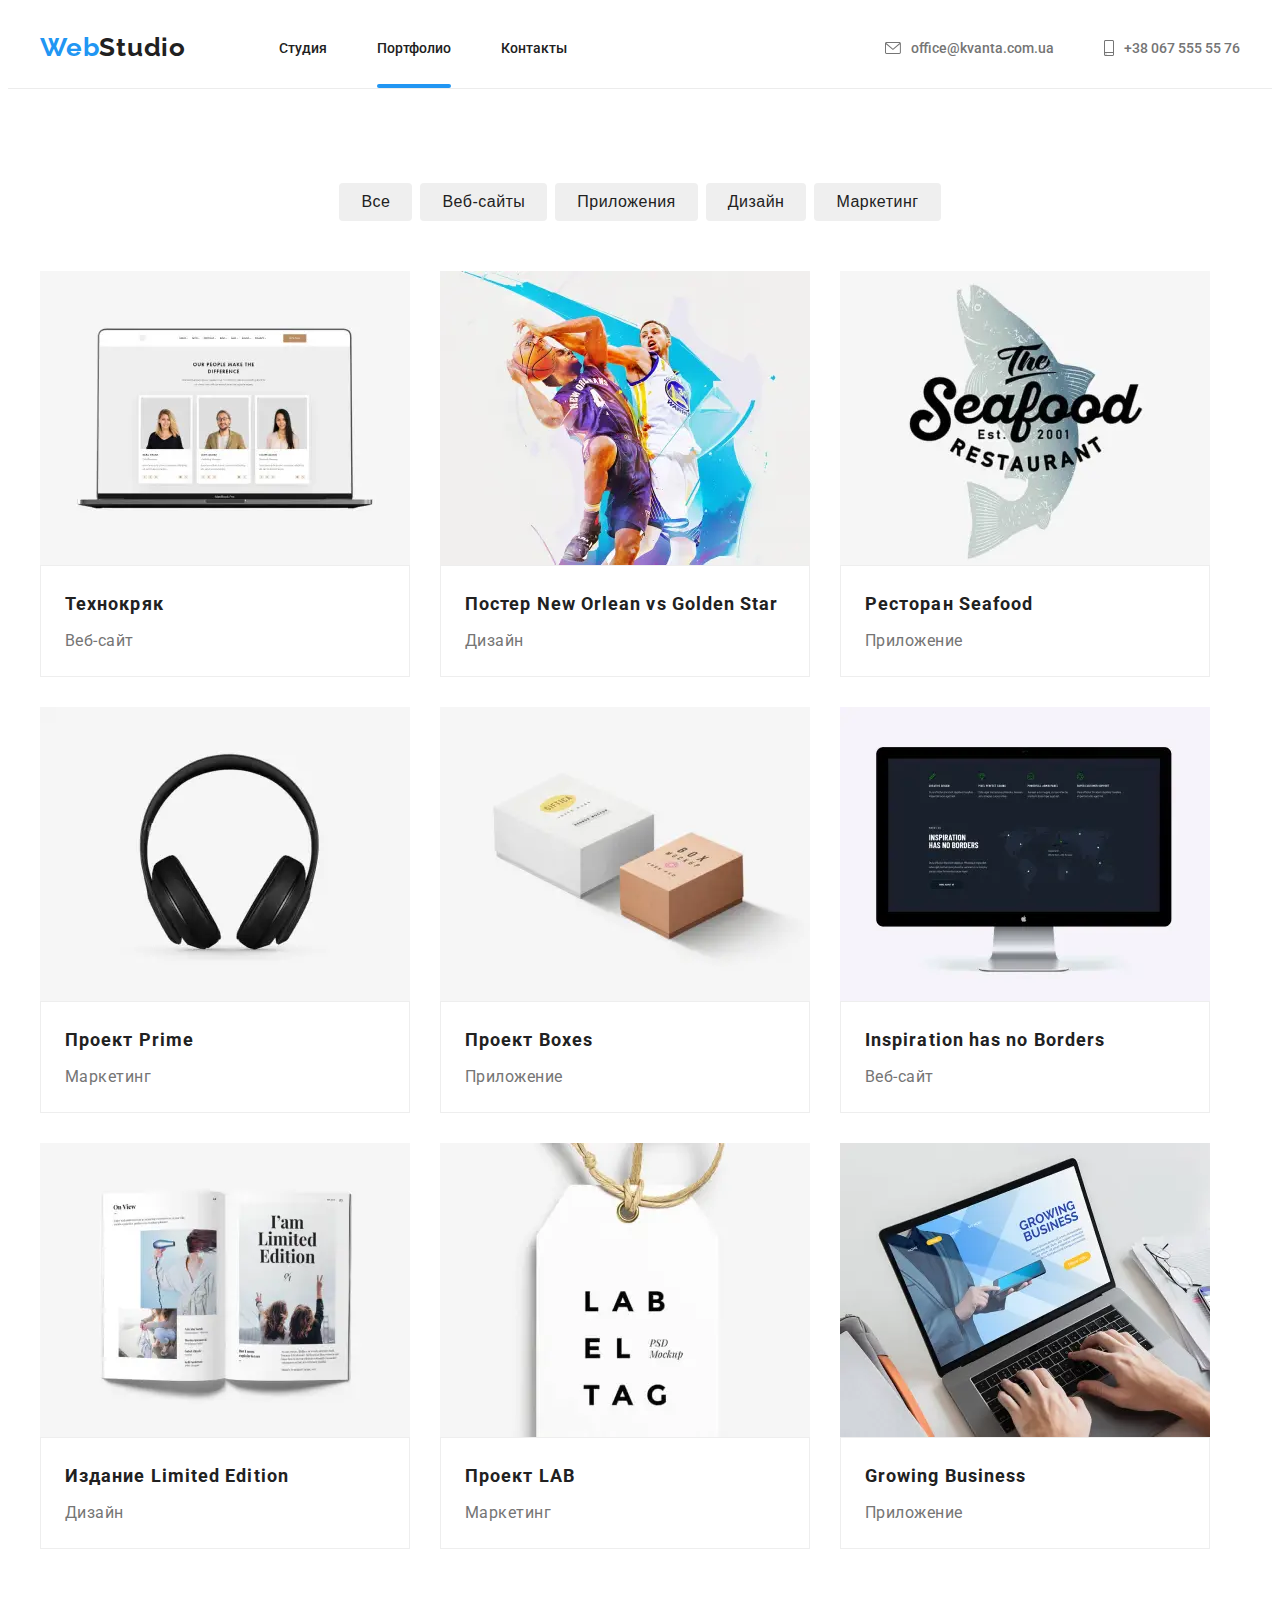
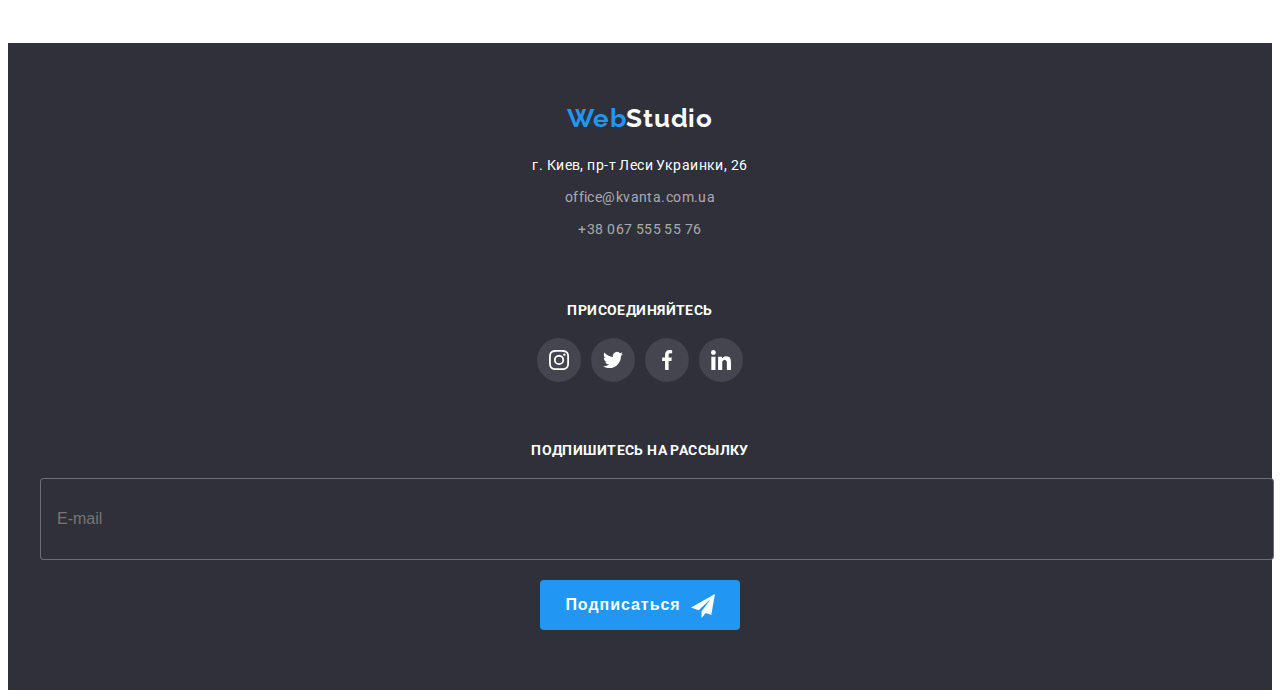
==== commit f178b543: "сделан футер на мобилке +" ====
--- a/portfolio.html
+++ b/portfolio.html
@@ -470,7 +470,7 @@
                 <p>ПОДПИШИТЕСЬ НА РАССЫЛКУ</p>
                 <form>
                     <input class="footer-mail" type="email" name="email" placeholder="E-mail">
-                    <button type="submit" class="button"><span class="footer-btm-icon">Подписаться</span></button>
+                    <button type="submit" class="button footer-button"><span class="footer-btm-icon">Подписаться</span></button>
                 </form>
             </div>
         </div>
--- a/css/main.min.css
+++ b/css/main.min.css
@@ -1,2 +1,2 @@
-body{font-family:"Raleway", sans-serif;font-family:"Roboto", sans-serif;background-color:var(--primary-wight-color);color:var(--primary-text-color)}h1,h2,h3,p,b{margin:0}ul,ol{margin:0;padding:0;list-style:none}img{display:block;max-width:100%;height:auto}a{color:inherit;text-decoration:none;font-style:normal;display:block}.container{margin:0 auto;padding:0 15px;width:100%}.header .container{display:flex;align-items:center;justify-content:space-between}@media screen and (min-width: 480px){.container{width:480px}}@media screen and (min-width: 768px){.container{width:768px}}@media screen and (min-width: 1200px){.container{width:1200px}}:root{--text-font: "Roboto", sans-serif;--title-font: "Raleway", sans-serif;--primary-text-color: #212121;--title-text-color: #757575;--accent-color: #2196f3;--primary-wight-color: #ffffff;--primary-black-color: #000000;--primary-bgc: #f5f4fa;--primary-icon-color: #afb1b8;--primary-icon-background-color: #2f303a;--transition: cubic-bezier(0.4, 0, 0.2, 1);--primary-background-btm-color: #188ce8}.visually-hidden{position:absolute !important;clip:rect(1px 1px 1px 1px);clip:rect(1px, 1px, 1px, 1px);padding:0 !important;border:0 !important;height:1px !important;width:1px !important;overflow:hidden}.button{color:var(--primary-wight-color);background:var(--accent-color);border-radius:4px;font-weight:bold;font-size:16px;line-height:1.875;letter-spacing:0.06em;padding:10px auto;border:none;cursor:pointer;width:200px;height:50px;transition-property:background;transition-duration:250ms;transition-timing-function:var(--transition)}.button:hover,.button:focus,.button:active{background-color:var(--primary-background-btm-color);outline:none}.first-word{color:#2196f3}.footer-logo{letter-spacing:0.03em;color:#fff;margin-bottom:20px}.header-logo{color:#212121}@media screen and (max-width: 767px){.header-logo{padding-top:16px;padding-bottom:16px}}@media screen and (max-width: 1199px){.first-word{font-size:24px;font-weight:700;line-height:1.167}.header-logo{font-size:24px;font-weight:700;line-height:1.167;color:#212121}.footer-logo{font-size:24px;font-weight:700;line-height:1.167}}@media screen and (min-width: 768px) and (max-width: 1199px){.header-logo{padding-top:26px;padding-bottom:26px;margin-right:88px}}@media screen and (min-width: 1200px){.header-logo{font-size:26px;font-weight:700;line-height:1.192;padding-top:24px;padding-bottom:25px;margin-right:93px}.footer-logo{font-size:26px;font-weight:700;line-height:1.192}}.header{border-bottom:1px solid #ececec}@media screen and (max-width: 767px){.nav-list{display:none}.address-list{display:none}.mobile-menu{position:fixed;overflow:auto;width:100%;height:100%;top:0;left:0;transform:translateY(-100%);background-color:#fff;padding:48px 40px;transition:transform 500ms linear;z-index:1;overflow:none}.mobile-menu.is-open{transform:translateY(0%)}.burger-btn,.mobile-close-btn{background-color:transparent;border:none;padding:0}.burger-btn:hover .burger-icon,.burger-btn:focus .burger-icon{fill:#2196f3}.mobile-close-btn{position:absolute;top:10px;right:15px}.mobile-close-btn:hover .close-btn,.mobile-close-btn:focus .close-btn{fill:#2196f3}.burger-icon,.close-btn{width:40px;height:40px;fill:#212121}.mobile-menu-nav-link{font-size:40px;font-weight:500;line-height:1.175;color:#212121}.accent-color{color:#2196f3}.mobile-menu-nav li+li{margin-top:32px}.mobile-menu-address-mail{margin-top:32px}.mobile-menu-address-tel{font-size:34px;font-weight:500;line-height:1.176;color:#2196f3;margin-top:300px}.mobile-menu-address-mail{font-size:24px;font-weight:500;line-height:1.167;color:#757575}.header-social-list{display:flex;flex-wrap:wrap;font-size:18px;font-weight:500;line-height:1.222;color:#2196f3;display:flex;margin-top:64px}.header-social-list li+li{margin-left:10px;padding-left:10px;border-left:1px solid #c4c4c4}}@media screen and (min-width: 768px){.burger-btn{display:none}.mobile-menu{display:none}.header-navigation{display:flex;align-items:center;justify-content:center}.header-box{display:flex;align-items:center;justify-content:space-between}.nav-list{display:flex}.nav-list li:not(:last-child){margin-right:50px}.nav-link{display:flex;padding-top:32px;padding-bottom:32px;position:relative;font-size:14px;font-weight:500;line-height:1.143;color:#212121;transition-property:color;transition-duration:250ms;transition-timing-function:cubic-bezier(0.4, 0, 0.2, 1)}.nav-link::after{position:absolute;content:"";display:flex;width:100%;height:4px;left:0;bottom:0;border-radius:2px;background-color:#2196f3;transform:scale(0);transition:transform 250ms cubic-bezier(0.4, 0, 0.2, 1)}.nav-link:focus::after,.nav-link:hover::after{transform:scale(1)}.nav-link:hover,.nav-link:focus{color:#2196f3}.address-link{display:flex;font-size:12px;font-weight:500;line-height:1.167;color:#757575;padding-top:5px;padding-bottom:5px;align-items:center;transition-property:color;transition-duration:250ms;transition-timing-function:cubic-bezier(0.4, 0, 0.2, 1)}.address-link:active,.address-link:hover,.address-link:focus{color:#2196f3}.address-icon{margin-right:10px;fill:currentColor}.active-link::after{transform:scale(1)}.nav-link .active-link{color:#2196f3}}@media screen and (min-width: 1200px){.address-list{display:flex}.address-list li:not(:last-child){margin-right:50px}.address-link{font-size:14px;font-weight:500;line-height:1.143;color:var(--title-text-color);padding-top:32px;padding-bottom:32px}}.hero-section{position:relative;background-color:#2f303a;text-align:center;height:400px;margin:0 auto;background-image:linear-gradient(to right, rgba(47,48,58,0.4), rgba(47,48,58,0.4)),url(../img/hero/hero.jpg);background-repeat:no-repeat;background-position:center}.hero-section div{position:absolute;top:50%;left:50%;transform:translate(-50%, -50%) scale(1);transition:transform 250ms cubic-bezier(0.4, 0, 0.2, 1)}.hero-section:hover div{transform:translate(-50%, -50%) scale(1)}.hero-title{font-size:26px;font-weight:900;line-height:1.615;text-transform:uppercase;color:#fff;max-width:360px;margin:0 auto 30px}@media screen and (min-width: 1200px){.hero-title{font-size:44px;font-weight:900;line-height:1.364;max-width:696px}.hero-section{height:600px;max-width:1600px}}.priority-box{padding:60px 0}.priority-list li::before{display:block;content:"";height:120px;margin-bottom:30px;border-radius:4px;background-color:#f5f4fa;background-repeat:no-repeat;background-position:center;background-size:70px}.antenna-item::before{background-image:url(../img/icons/SVG/antenna.svg)}.clock-item::before{background-image:url(../img/icons/SVG/clock.svg)}.diagram-item::before{background-image:url(../img/icons/SVG/diagram.svg)}.astronaut-item::before{background-image:url(../img/icons/SVG/astronaut.svg)}.priority-subtitle{font-size:14px;font-weight:700;line-height:1.143;letter-spacing:0.03em;text-transform:uppercase;color:#212121;margin-bottom:10px;text-align:center}.priority-text{font-size:14px;font-weight:400;line-height:1.714;letter-spacing:0.03em;color:#212121}@media screen and (max-width: 767px){.priority-list li+li{margin-top:30px}}@media screen and (min-width: 768px) and (max-width: 1199px){.priority-list{justify-content:flex-start;flex-wrap:wrap}.priority-list li{width:354px}.priority-list li:nth-child(2n+1){margin-right:30px}.priority-list li:nth-child(n+3){margin-top:30px}}@media screen and (min-width: 768px){.priority-list{display:flex}.priority-subtitle{text-align:left}}@media screen and (min-width: 1200px){.priority-box{padding:94px 0}.priority-list li{width:270px}.priority-list li+li{margin-left:30px}}@media screen and (max-width: 1199px){.work-box{display:none}}.work-box{padding-bottom:94px}.work-title{font-weight:bold;font-size:36px;line-height:1.167;letter-spacing:0.03em;color:var(--primary-text-color);margin-bottom:50px;text-align:center}.work-list{display:flex}.work-list li+li{margin-left:30px}.work-overlay-box{position:relative}.work-overlay{position:absolute;display:flex;justify-content:center;align-items:center;width:370px;height:70px;left:0;bottom:0;background-color:rgba(47,48,58,0.8)}.work-overlay p{font-size:14px;line-height:1.143;letter-spacing:0.03em;text-transform:uppercase;color:var(--primary-wight-color)}.team-box{padding:60px 0;background-color:#f5f4fa}.team-title{font-size:28px;font-weight:700;line-height:1.179;letter-spacing:0.03em;color:var(--primary-text-color);margin-bottom:30px;text-align:center}.team-list>li{box-shadow:0px 1px 3px rgba(0,0,0,0.12),0px 1px 1px rgba(0,0,0,0.14),0px 2px 1px rgba(0,0,0,0.2);border-radius:0px 0px 4px 4px}.team-name{font-size:16px;font-weight:500;line-height:1.188;letter-spacing:0.03em;color:#212121;margin-bottom:10px}.team-text{font-size:16px;font-weight:400;line-height:1.188;letter-spacing:0.03em;color:#757575}.team-card{text-align:center;padding-top:30px;padding-bottom:24px;background-color:#fff;border-radius:0px 0px 4px 4px}.team-social ul{display:flex;justify-content:center;align-items:center}.team-social li{margin:0;width:44px;height:44px;margin-top:16px}.team-social li+li{margin-left:10px}.team-social a{display:flex;width:100%;height:100%;justify-content:center;align-items:center;border-radius:50%;fill:#afb1b8;transition-property:fill, background-color;transition-duration:250ms;transition-timing-function:cubic-bezier(0.4, 0, 0.2, 1)}.team-social a:hover,.team-social a:focus{background-color:#2196f3;fill:#fff}@media screen and (max-width: 767px){.team-list{display:flex;flex-direction:column}.team-list-box:nth-child(n+2){margin-top:30px}}@media screen and (min-width: 768px) and (max-width: 1199px){.team-list{display:flex;flex-direction:row;flex-wrap:wrap}.team-list-box{max-width:354px}.team-list-box:nth-child(2n+1){margin-right:30px}.team-list-box:nth-child(n+3){margin-top:30px}}@media screen and (min-width: 1200px){.team-box{padding:94px 0}.team-list{display:flex;flex-direction:row;flex-wrap:wrap;justify-content:space-between}.team-list-box{max-width:270px}.team-title{margin-bottom:50px;font-size:36px;font-weight:700;line-height:1.167}.team-card{padding:30px 32px}}.client-box{padding:60px 0}.client-title{font-size:28px;font-weight:700;line-height:1.179;text-align:center;letter-spacing:0.03em;color:#212121;margin-bottom:30px}.client-list{display:flex;flex-wrap:wrap;justify-content:center;margin:-15px}.client-list li{margin:15px;min-width:210px;height:90px}.client-link{display:flex;width:100%;height:100%;border:1px solid #afb1b8;border-radius:4px;justify-content:center;align-items:center;transition-property:border;transition-duration:250ms;transition-timing-function:cubic-bezier(0.4, 0, 0.2, 1)}.client-link:focus,.client-link:hover{border:1px solid #2196f3}.client-link:hover>svg,.client-link:focus>svg{fill:var(--accent-color)}.client-icon{fill:#afb1b8;transition-property:fill;transition-duration:250ms;transition-timing-function:cubic-bezier(0.4, 0, 0.2, 1)}@media screen and (min-width: 768px) and (max-width: 1199px){.client-list li{min-width:226px}}@media screen and (min-width: 1200px){.client-box{padding:94px 0}.client-title{font-size:36px;font-weight:700;line-height:1.167;margin-bottom:50px}.client-list li{min-width:170px}}.footer-box{display:flex;justify-content:center;align-items:center}.footer-section{background-color:#2f303a;padding:60px 0}.footer-section p{display:inline-block;margin-bottom:20px;color:#fff;text-transform:uppercase}.footer-link-map{display:block;font-style:normal;font-weight:normal;font-size:14px;line-height:1.714;letter-spacing:0.03em;color:#fff;margin-bottom:9px}.footer-link{font-weight:normal;font-size:14px;line-height:1.714;letter-spacing:0.03em;color:rgba(255,255,255,0.6);transition-property:color;transition-duration:250ms;transition-timing-function:cubic-bezier(0.4, 0, 0.2, 1)}.footer-link:hover,.footer-link:focus{color:#2196f3}.mail{margin-bottom:9px}.footer-social ul{display:flex;justify-content:center;align-items:center}.footer-social li{margin:0;width:44px;height:44px}.footer-social li+li{margin-left:10px}.footer-social a{display:flex;width:100%;height:100%;justify-content:center;align-items:center;border-radius:50%;fill:#fff;background-color:rgba(255,255,255,0.1);transition-property:background-color;transition-duration:250ms;transition-timing-function:cubic-bezier(0.4, 0, 0.2, 1)}.footer-social a:hover,.footer-social a:focus{background-color:#2196f3;fill:#fff}.footer-mail{width:358px;height:50px;background-color:var(--primary-icon-background-color);border:1px solid rgba(255,255,255,0.3);border-radius:4px;padding:15px 16px;margin-right:12px;color:var(--primary-wight-color);transition-property:border-color;transition-duration:250ms;transition-timing-function:cubic-bezier(0.4, 0, 0.2, 1)}.footer-mail:focus{outline:none;border-color:#2196f3}.footer-btm-icon::after{display:inline-block;content:"";width:24px;height:24px;background-image:url(../img/icons/SVG/icon-send.svg);background-size:contain;vertical-align:middle;margin-left:10px}@media screen and (max-width: 767px){.footer-box-contacts{display:flex;flex-direction:column;align-items:center;margin-bottom:60px}.footer-box-contacts ul{display:flex;flex-direction:column;align-items:center}.footer-social{display:flex;flex-direction:column;align-items:center;margin-bottom:60px}.footer-form{display:flex;flex-direction:column;align-items:center}.footer-form form{display:flex;flex-direction:column;align-items:center}.footer-box{display:flex;flex-wrap:wrap;flex-direction:column}.footer-mail{margin-bottom:20px;width:100%}}@media screen and (min-width: 768px) and (max-width: 1199px){.footer-box{display:flex;flex-wrap:wrap;justify-content:space-around}.footer-box-contacts{display:flex;flex-direction:column;align-items:center}.footer-box-contacts ul{display:flex;flex-direction:column;align-items:center}.footer-social{display:flex;flex-direction:column;align-items:center}.footer-form{display:flex;flex-direction:column;align-items:center;margin-top:60px}.footer-form form{display:flex;flex-direction:column;align-items:center}.footer-mail{width:450px;margin-bottom:20px}}@media screen and (min-width: 1200px){.footer-box{display:flex;align-items:baseline}.footer-social{margin-left:70px}.footer-form{margin-left:auto}.footer-form form{display:flex}}.portfolio-box{padding:60px 0}.btm-list{margin-bottom:40px;display:flex;justify-content:flex-start;flex-wrap:wrap}.btm-list li+li{margin-left:8px}.btm-link{font-size:16px;font-weight:500;line-height:1.625;letter-spacing:0.03em;color:#212121;cursor:pointer;padding:6px 22px;border-radius:4px;border:none;transition-property:color, background, box-shadow;transition-duration:250ms;transition-timing-function:cubic-bezier(0.4, 0, 0.2, 1)}.btm-link:focus,.btm-link:active,.btm-link:hover{background:#2196f3;color:#fff;box-shadow:0px 3px 1px rgba(0,0,0,0.1),0px 1px 2px rgba(0,0,0,0.08),0px 2px 2px rgba(0,0,0,0.12)}.portfolio-list{display:flex;flex-wrap:wrap;margin:-15px}.portfolio-list li{margin:15px}.portfolio-list a{transition-property:box-shadow;transition-duration:250ms;transition-timing-function:cubic-bezier(0.4, 0, 0.2, 1)}.portfolio-list a:hover,.portfolio-list a:focus{box-shadow:0px 1px 1px rgba(0,0,0,0.12),0px 4px 4px rgba(0,0,0,0.06),1px 4px 6px rgba(0,0,0,0.16)}.portfolio-card{border:1px solid #eeeeee;padding:20px 24px}.portfolio-overlay-box{position:relative;overflow:hidden}.portfolio-overlay{position:absolute;width:100%;height:100%;top:0;left:0;padding:63px 24px;background-color:rgba(33,150,243,0.9);transform:translateY(101%);transition-property:transform;transition-duration:250ms;transition-timing-function:cubic-bezier(0.4, 0, 0.2, 1)}.portfolio-overlay p{font-size:18px;font-weight:400;line-height:1.556;letter-spacing:0.03em;color:#fff}.portfolio-link:focus .portfolio-overlay,.portfolio-link:hover .portfolio-overlay{transform:translateY(0)}.work-subtitle{font-size:18px;font-weight:700;line-height:2;letter-spacing:0.06em;color:#212121;margin-bottom:4px}.text{font-size:16px;font-weight:400;line-height:1.875;letter-spacing:0.03em;color:#757575}@media screen and (max-width: 767px){.btm-list li:nth-child(-n+3){margin-bottom:15px}.portfolio-list{justify-content:center}.portfolio-list li{width:450px}}@media screen and (min-width: 768px){.btm-list{justify-content:center}}@media screen and (min-width: 768px) and (max-width: 1199px){.portfolio-card{max-width:354px}}@media screen and (min-width: 1200px){.portfolio-box{padding:94px 0}.btm-list{margin-bottom:50px}}.backdrop{position:fixed;top:0;left:0;width:100%;height:100%;background:rgba(0,0,0,0.2);transition:scale(1)}.backdrop:focus .modal,.backdrop:hover .modal{transform:translate(-50%, -50%) scale(1);opacity:1}.modal{position:absolute;width:100%;max-width:450px;height:95%;max-height:609px;top:50%;left:50%;opacity:0;overflow:auto;transform:translate(-50%, -50%) scale(2);background-color:#fff;box-shadow:0px 1px 3px rgba(0,0,0,0.12),0px 1px 1px rgba(0,0,0,0.14),0px 2px 1px rgba(0,0,0,0.2);border-radius:4px;padding:40px;transition-property:transform opacity;transition-duration:250ms;transition-timing-function:cubic-bezier(0.4, 0, 0.2, 1)}.modal b{display:flex;font-size:20px;font-weight:700;line-height:1.5;text-align:center;letter-spacing:0.03em;color:#212121;margin-bottom:12px}.modal-close-btn{position:absolute;top:8px;right:8px;display:flex;width:30px;height:30px;padding:0;border:solid 1px #000;border-radius:50%;background-color:#fff;justify-content:center;align-items:center;cursor:pointer;transition-property:fill solid;transition-duration:250ms;transition-timing-function:cubic-bezier(0.4, 0, 0.2, 1)}.modal-close-btn:hover,.modal-close-btn:focus{fill:#2196f3;border:solid 1px #2196f3}.is-hidden{opacity:0;visibility:hidden;pointer-events:none}.form{display:flex;flex-direction:column}.form-label{font-size:12px;line-height:1.167;letter-spacing:0.01em;color:#757575}.form-label+.form-label{display:block;margin-top:10px}.modal-input{display:block;height:40px;width:100%;border:1px solid rgba(33,33,33,0.2);border-radius:4px;margin-top:4px;padding-left:42px;transition-property:border-color;transition-duration:250ms;transition-timing-function:cubic-bezier(0.4, 0, 0.2, 1)}.modal-input:focus{border-color:#2196f3;outline:none}.modal-input:focus+.modal-svg{fill:#2196f3}.modal-input-box{position:relative;display:block}.modal-svg{position:absolute;left:15px;top:50%;transform:translateY(-50%);transition-property:fill;transition-duration:250ms;transition-timing-function:cubic-bezier(0.4, 0, 0.2, 1)}.modal-user-message{display:block;height:120px;width:100%;padding:12px 16px;margin-top:4px;border-radius:4px;border:1px solid rgba(33,33,33,0.2);resize:none;font-size:12px;line-height:1.667;letter-spacing:0.01em;transition-property:border-color;transition-duration:250ms;transition-timing-function:cubic-bezier(0.4, 0, 0.2, 1)}.modal-user-message:focus{outline:none;border-color:#2196f3}.checkbox-label{font-size:12px;font-weight:400;line-height:1.167;letter-spacing:0.03em;color:#757575;align-self:center;margin-top:20px}.checkbox-label a{display:inline;font-size:12px;font-weight:400;line-height:1.167;letter-spacing:0.03em;text-decoration-line:underline;color:#2196f3}.checkbox-label span{vertical-align:middle}.checkbox-label::before{display:inline-block;width:16px;height:15px;content:"";background-image:url(../img/icons/SVG/checkbox.svg);vertical-align:middle}.modal-checkbox:checked+.checkbox-label::before{background-image:url(../img/icons/SVG/icon-check.svg);background-repeat:no-repeat}.modal-checkbox:focus+.checkbox-label::before{outline:auto}.modal-btn{align-self:center;margin-top:30px}@media scroll and (max-width: 1199px){.modal{overflow:scroll}}@media screen and (min-width: 1200px){.modal{max-width:none;max-height:none;width:528px;height:581px}.modal b{font-size:20px;font-weight:700;line-height:1.15;text-align:center;letter-spacing:0.03em}}
+body{font-family:"Raleway", sans-serif;font-family:"Roboto", sans-serif;background-color:#ffffff;color:#212121}h1,h2,h3,p,b{margin:0}ul,ol{margin:0;padding:0;list-style:none}img{display:block;max-width:100%;height:auto}a{color:inherit;text-decoration:none;font-style:normal;display:block}.container{margin:0 auto;padding:0 15px;width:100%}.header .container{display:flex;align-items:center;justify-content:space-between}@media screen and (min-width: 480px){.container{width:480px}}@media screen and (min-width: 768px){.container{width:768px}}@media screen and (min-width: 1200px){.container{width:1200px}}:root{--text-font: "Roboto", sans-serif;--title-font: "Raleway", sans-serif;--primary-text-color: #212121;--title-text-color: #757575;--accent-color: #2196f3;--primary-wight-color: #ffffff;--primary-black-color: #000000;--primary-bgc: #f5f4fa;--primary-icon-color: #afb1b8;--primary-icon-background-color: #2f303a;--transition: cubic-bezier(0.4, 0, 0.2, 1);--primary-background-btm-color: #188ce8}.visually-hidden{position:absolute !important;clip:rect(1px 1px 1px 1px);clip:rect(1px, 1px, 1px, 1px);padding:0 !important;border:0 !important;height:1px !important;width:1px !important;overflow:hidden}.button{color:#fff;background:#2196f3;border-radius:4px;font-size:16px;font-weight:700;line-height:1.875;letter-spacing:0.06em;padding:10px auto;border:none;cursor:pointer;width:200px;height:50px;transition-property:background;transition-duration:250ms;transition-timing-function:cubic-bezier(0.4, 0, 0.2, 1)}.button:hover,.button:focus,.button:active{background-color:#188ce8;outline:none}.first-word{color:#2196f3;font-family:raleway}.header-logo{font-family:raleway;letter-spacing:0.03em;color:#212121}.footer-logo{font-family:raleway;letter-spacing:0.03em;color:#fff;margin-bottom:20px;text-align:center}@media screen and (max-width: 767px){.header-logo{padding-top:16px;padding-bottom:16px}}@media screen and (max-width: 1199px){.first-word{font-size:24px;font-weight:700;line-height:1.167}.header-logo{font-size:24px;font-weight:700;line-height:1.167;color:#212121}.footer-logo{font-size:24px;font-weight:700;line-height:1.167}}@media screen and (min-width: 768px) and (max-width: 1199px){.header-logo{padding-top:26px;padding-bottom:26px;margin-right:88px}}@media screen and (min-width: 1200px){.header-logo{font-size:26px;font-weight:700;line-height:1.192;padding-top:24px;padding-bottom:25px;margin-right:93px}.footer-logo{font-size:26px;font-weight:700;line-height:1.192}}.header{border-bottom:1px solid #ececec}@media screen and (max-width: 767px){.nav-list{display:none}.address-list{display:none}.mobile-menu{position:fixed;overflow:auto;width:100%;height:100%;top:0;left:0;transform:translateX(100%);background-color:#fff;padding:48px 40px;transition:transform 250ms cubic-bezier(0.4, 0, 0.2, 1);z-index:1;overflow:none}.mobile-menu.is-open{transform:translateX(0%)}.burger-btn,.mobile-close-btn{background-color:transparent;border:none;padding:0}.burger-btn:hover .burger-icon,.burger-btn:focus .burger-icon{fill:#2196f3}.mobile-close-btn{position:absolute;top:10px;right:15px}.mobile-close-btn:hover .close-btn,.mobile-close-btn:focus .close-btn{fill:#2196f3}.burger-icon,.close-btn{width:40px;height:40px;fill:#212121}.mobile-menu-nav-link{font-size:40px;font-weight:500;line-height:1.175;color:#212121}.accent-color{color:#2196f3}.mobile-menu-nav li+li{margin-top:32px}.mobile-menu-address-mail{margin-top:32px}.mobile-menu-address-tel{font-size:34px;font-weight:500;line-height:1.176;color:#2196f3;margin-top:300px}.mobile-menu-address-mail{font-size:24px;font-weight:500;line-height:1.167;color:#757575}.header-social-list{display:flex;flex-wrap:wrap;font-size:18px;font-weight:500;line-height:1.222;color:#2196f3;display:flex;margin-top:64px}.header-social-list li+li{margin-left:10px;padding-left:10px;border-left:1px solid #c4c4c4}}@media screen and (min-width: 768px){.burger-btn{display:none}.mobile-menu{display:none}.header-navigation{display:flex;align-items:center;justify-content:center}.header-box{display:flex;align-items:center;justify-content:space-between}.nav-list{display:flex}.nav-list li:not(:last-child){margin-right:50px}.nav-link{display:flex;padding-top:32px;padding-bottom:32px;position:relative;font-size:14px;font-weight:500;line-height:1.143;color:#212121;transition-property:color;transition-duration:250ms;transition-timing-function:cubic-bezier(0.4, 0, 0.2, 1)}.nav-link::after{position:absolute;content:"";display:flex;width:100%;height:4px;left:0;bottom:0;border-radius:2px;background-color:#2196f3;transform:scale(0);transition:transform 250ms cubic-bezier(0.4, 0, 0.2, 1)}.nav-link:focus::after,.nav-link:hover::after{transform:scale(1)}.nav-link:hover,.nav-link:focus{color:#2196f3}.address-link{display:flex;font-size:12px;font-weight:500;line-height:1.167;color:#757575;padding-top:5px;padding-bottom:5px;align-items:center;transition-property:color;transition-duration:250ms;transition-timing-function:cubic-bezier(0.4, 0, 0.2, 1)}.address-link:active,.address-link:hover,.address-link:focus{color:#2196f3}.address-icon{margin-right:10px;fill:currentColor}.active-link::after{transform:scale(1)}.nav-link .active-link{color:#2196f3}}@media screen and (min-width: 1200px){.address-list{display:flex}.address-list li:not(:last-child){margin-right:50px}.address-link{font-size:14px;font-weight:500;line-height:1.143;color:var(--title-text-color);padding-top:32px;padding-bottom:32px}}.hero-section{position:relative;background-color:#2f303a;text-align:center;height:400px;margin:0 auto;padding-top:118px;padding-bottom:118px;background-image:linear-gradient(to right, rgba(47,48,58,0.4), rgba(47,48,58,0.4)),url(../img/hero/mobile/1.jpg);background-repeat:no-repeat;background-position:center;background-size:cover}.hero-section div{position:absolute;top:50%;left:50%;transform:translate(-50%, -50%) scale(0.8);transition:transform 250ms cubic-bezier(0.4, 0, 0.2, 1)}.hero-section:hover div{transform:translate(-50%, -50%) scale(1)}@media screen and (min-device-pixel-ratio: 2) and (max-width: 767px), screen and (min-resolution: 192dpi) and (max-width: 767px), screen and (min-resolution: 2dppx) and (max-width: 767px){.hero-section{background-image:linear-gradient(to right, rgba(47,48,58,0.4), rgba(47,48,58,0.4)),url(../img/hero/mobile/1@2x.jpg)}}.hero-title{font-size:26px;font-weight:900;line-height:1.615;letter-spacing:0.06em;text-transform:uppercase;color:#fff;max-width:360px;margin:0 auto 30px}@media screen and (min-width: 768px){.hero-section{background-image:linear-gradient(to right, rgba(47,48,58,0.4), rgba(47,48,58,0.4)),url(../img/hero/tablet/1.jpg)}}@media screen and (min-device-pixel-ratio: 2) and (min-width: 768px), screen and (min-resolution: 192dpi) and (min-width: 768px), screen and (min-resolution: 2dppx) and (min-width: 768px){.hero-section{background-image:linear-gradient(to right, rgba(47,48,58,0.4), rgba(47,48,58,0.4)),url(../img/hero/tablet/1@2x.jpg)}}@media screen and (min-width: 1200px){.hero-title{font-size:44px;font-weight:900;line-height:1.364;max-width:696px}.hero-section{padding-top:200px;padding-bottom:200px;height:600px;max-width:1600px;background-image:linear-gradient(to right, rgba(47,48,58,0.4), rgba(47,48,58,0.4)),url(../img/hero/desktop/1.jpg)}}@media screen and (min-device-pixel-ratio: 2) and (min-width: 1200px), screen and (min-resolution: 192dpi) and (min-width: 1200px), screen and (min-resolution: 2dppx) and (min-width: 1200px){.hero-section{background-image:linear-gradient(to right, rgba(47,48,58,0.4), rgba(47,48,58,0.4)),url(../img/hero/desktop/1@2x.jpg)}}.priority-box{padding:60px 0}.priority-list li::before{display:block;content:"";height:120px;margin-bottom:30px;border-radius:4px;background-color:#f5f4fa;background-repeat:no-repeat;background-position:center;background-size:70px}.antenna-item::before{background-image:url(../img/icons/SVG/antenna.svg)}.clock-item::before{background-image:url(../img/icons/SVG/clock.svg)}.diagram-item::before{background-image:url(../img/icons/SVG/diagram.svg)}.astronaut-item::before{background-image:url(../img/icons/SVG/astronaut.svg)}.priority-subtitle{font-size:14px;font-weight:700;line-height:1.143;letter-spacing:0.03em;text-transform:uppercase;color:#212121;margin-bottom:10px;text-align:center}.priority-text{font-size:14px;font-weight:400;line-height:1.714;letter-spacing:0.03em;color:#212121}@media screen and (max-width: 767px){.priority-list li+li{margin-top:30px}}@media screen and (min-width: 768px) and (max-width: 1199px){.priority-list{justify-content:flex-start;flex-wrap:wrap}.priority-list li{width:354px}.priority-list li:nth-child(2n+1){margin-right:30px}.priority-list li:nth-child(n+3){margin-top:30px}}@media screen and (min-width: 768px){.priority-list{display:flex}.priority-subtitle{text-align:left}}@media screen and (min-width: 1200px){.priority-box{padding:94px 0}.priority-list li{width:270px}.priority-list li+li{margin-left:30px}}@media screen and (max-width: 1199px){.work-box{display:none}}.work-box{padding-bottom:94px}.work-title{font-weight:bold;font-size:36px;line-height:1.167;letter-spacing:0.03em;color:var(--primary-text-color);margin-bottom:50px;text-align:center}.work-list{display:flex}.work-list li+li{margin-left:30px}.work-overlay-box{position:relative}.work-overlay{position:absolute;display:flex;justify-content:center;align-items:center;width:370px;height:70px;left:0;bottom:0;background-color:rgba(47,48,58,0.8)}.work-overlay p{font-size:14px;line-height:1.143;letter-spacing:0.03em;text-transform:uppercase;color:var(--primary-wight-color)}.team-box{padding:60px 0;background-color:#f5f4fa}.team-title{font-size:28px;font-weight:700;line-height:1.179;letter-spacing:0.03em;color:var(--primary-text-color);margin-bottom:30px;text-align:center}.team-list>li{box-shadow:0px 1px 3px rgba(0,0,0,0.12),0px 1px 1px rgba(0,0,0,0.14),0px 2px 1px rgba(0,0,0,0.2);border-radius:0px 0px 4px 4px}.team-name{font-size:16px;font-weight:500;line-height:1.188;letter-spacing:0.03em;color:#212121;margin-bottom:10px}.team-text{font-size:16px;font-weight:400;line-height:1.188;letter-spacing:0.03em;color:#757575}.team-card{text-align:center;padding:30px 32px 24px;background-color:#fff;border-radius:0px 0px 4px 4px}.team-social ul{display:flex;justify-content:center;align-items:center;margin-top:16px}.team-social li{margin:0;width:44px;height:44px}.team-social li+li{margin-left:10px}.team-social a{display:flex;width:100%;height:100%;justify-content:center;align-items:center;border-radius:50%;fill:#afb1b8;transition-property:fill, background-color;transition-duration:250ms;transition-timing-function:cubic-bezier(0.4, 0, 0.2, 1)}.team-social a:hover,.team-social a:focus{background-color:#2196f3;fill:#fff}@media screen and (max-width: 767px){.team-list{display:flex;flex-direction:column}.team-list-box:nth-child(n+2){margin-top:30px}}@media screen and (min-width: 768px) and (max-width: 1199px){.team-list{display:flex;flex-direction:row;flex-wrap:wrap}.team-list-box{max-width:354px}.team-list-box:nth-child(2n+1){margin-right:30px}.team-list-box:nth-child(n+3){margin-top:30px}}@media screen and (min-width: 1200px){.team-box{padding:94px 0}.team-list{display:flex;flex-direction:row;flex-wrap:wrap;justify-content:space-between}.team-list-box{max-width:270px}.team-title{margin-bottom:50px;font-size:36px;font-weight:700;line-height:1.167}.team-card{padding:30px 32px}}.client-box{padding:60px 0}.client-title{font-size:28px;font-weight:700;line-height:1.179;text-align:center;letter-spacing:0.03em;color:#212121;margin-bottom:30px}.client-list{display:flex;flex-wrap:wrap;justify-content:center;margin:-15px}.client-list li{margin:15px;min-width:210px;height:90px}.client-link{display:flex;width:100%;height:100%;border:1px solid #afb1b8;border-radius:4px;justify-content:center;align-items:center;transition-property:border;transition-duration:250ms;transition-timing-function:cubic-bezier(0.4, 0, 0.2, 1)}.client-link:focus,.client-link:hover{border:1px solid #2196f3}.client-link:hover>svg,.client-link:focus>svg{fill:var(--accent-color)}.client-icon{fill:#afb1b8;transition-property:fill;transition-duration:250ms;transition-timing-function:cubic-bezier(0.4, 0, 0.2, 1)}@media screen and (min-width: 768px) and (max-width: 1199px){.client-list li{min-width:226px}}@media screen and (min-width: 1200px){.client-box{padding:94px 0}.client-title{font-size:36px;font-weight:700;line-height:1.167;margin-bottom:50px}.client-list li{min-width:170px}}.footer-section{background-color:#2f303a;padding:60px 0}.footer-section p{font-size:14px;font-weight:700;line-height:1.143;text-align:center;letter-spacing:0.03em;text-transform:uppercase;color:#fff;margin-bottom:20px}.footer-link-map{font-size:14px;font-weight:400;line-height:1.714;letter-spacing:0.03em;color:#fff;text-align:center;transition-property:color;transition-duration:250ms;transition-timing-function:cubic-bezier(0.4, 0, 0.2, 1)}.footer-link-map:hover,.footer-link-map:focus{color:#2196f3}.footer-link{font-size:14px;font-weight:400;line-height:1.714;letter-spacing:0.03em;color:rgba(255,255,255,0.6);text-align:center;transition-property:color;transition-duration:250ms;transition-timing-function:cubic-bezier(0.4, 0, 0.2, 1)}.footer-link:hover,.footer-link:focus{color:#2196f3}.footer-box-contacts{margin-bottom:60px}.footer-box-contacts li+li{margin-top:8px}.footer-social{margin-bottom:60px}.footer-social ul{display:flex;justify-content:center}.footer-social li{margin:0;width:44px;height:44px}.footer-social li+li{margin-left:10px}.footer-social a{display:flex;justify-content:center;align-items:center;width:100%;height:100%;border-radius:50%;fill:#fff;background-color:rgba(255,255,255,0.1);transition-property:background-color;transition-duration:250ms;transition-timing-function:cubic-bezier(0.4, 0, 0.2, 1)}.footer-social a:hover,.footer-social a:focus{background-color:#2196f3;fill:#fff}.footer-mail{width:100%;height:50px;font-size:16px;font-weight:400;line-height:1.25;background-color:var(--primary-icon-background-color);border:1px solid rgba(255,255,255,0.3);border-radius:4px;padding:15px 16px;color:#fff;margin-bottom:20px;transition-property:border-color;transition-duration:250ms;transition-timing-function:cubic-bezier(0.4, 0, 0.2, 1)}.footer-mail:focus{outline:none;border-color:#2196f3}.footer-button{display:block;margin:0 auto}.footer-btm-icon::after{display:inline-block;content:"";width:24px;height:24px;background-image:url(../img/icons/SVG/icon-send.svg);background-size:cover;vertical-align:middle;margin-left:10px}.portfolio-box{padding:60px 0}.btm-list{margin-bottom:40px;display:flex;justify-content:flex-start;flex-wrap:wrap}.btm-list li+li{margin-left:8px}.btm-link{font-size:16px;font-weight:500;line-height:1.625;letter-spacing:0.03em;color:#212121;cursor:pointer;padding:6px 22px;border-radius:4px;border:none;transition-property:color, background, box-shadow;transition-duration:250ms;transition-timing-function:cubic-bezier(0.4, 0, 0.2, 1)}.btm-link:focus,.btm-link:active,.btm-link:hover{background:#2196f3;color:#fff;box-shadow:0px 3px 1px rgba(0,0,0,0.1),0px 1px 2px rgba(0,0,0,0.08),0px 2px 2px rgba(0,0,0,0.12)}.portfolio-list{display:flex;flex-wrap:wrap;margin:-15px}.portfolio-list li{margin:15px}.portfolio-list a{transition-property:box-shadow;transition-duration:250ms;transition-timing-function:cubic-bezier(0.4, 0, 0.2, 1)}.portfolio-list a:hover,.portfolio-list a:focus{box-shadow:0px 1px 1px rgba(0,0,0,0.12),0px 4px 4px rgba(0,0,0,0.06),1px 4px 6px rgba(0,0,0,0.16)}.portfolio-card{border:1px solid #eeeeee;padding:20px 24px}.portfolio-overlay-box{position:relative;overflow:hidden}.portfolio-overlay{position:absolute;width:100%;height:100%;top:0;left:0;padding:63px 24px;background-color:rgba(33,150,243,0.9);transform:translateY(101%);transition-property:transform;transition-duration:250ms;transition-timing-function:cubic-bezier(0.4, 0, 0.2, 1)}.portfolio-overlay p{font-size:18px;font-weight:400;line-height:1.556;letter-spacing:0.03em;color:#fff}.portfolio-link:focus .portfolio-overlay,.portfolio-link:hover .portfolio-overlay{transform:translateY(0)}.work-subtitle{font-size:18px;font-weight:700;line-height:2;letter-spacing:0.06em;color:#212121;margin-bottom:4px}.text{font-size:16px;font-weight:400;line-height:1.875;letter-spacing:0.03em;color:#757575}@media screen and (max-width: 767px){.btm-list li:nth-child(-n+3){margin-bottom:15px}.portfolio-list{justify-content:center}.portfolio-list li{width:450px}}@media screen and (min-width: 768px){.btm-list{justify-content:center}}@media screen and (min-width: 768px) and (max-width: 1199px){.portfolio-card{max-width:354px}}@media screen and (min-width: 1200px){.portfolio-box{padding:94px 0}.btm-list{margin-bottom:50px}}.backdrop{position:fixed;top:0;left:0;width:100%;height:100%;background:rgba(0,0,0,0.2);transition:scale(1)}.backdrop:focus .modal,.backdrop:hover .modal{transform:translate(-50%, -50%) scale(1);opacity:1}.modal{position:absolute;width:100%;max-width:450px;height:95%;max-height:609px;top:50%;left:50%;opacity:0;overflow:auto;transform:translate(-50%, -50%) scale(2);background-color:#fff;box-shadow:0px 1px 3px rgba(0,0,0,0.12),0px 1px 1px rgba(0,0,0,0.14),0px 2px 1px rgba(0,0,0,0.2);border-radius:4px;padding:40px;transition-property:transform opacity;transition-duration:250ms;transition-timing-function:cubic-bezier(0.4, 0, 0.2, 1)}.modal b{display:flex;font-size:20px;font-weight:700;line-height:1.5;text-align:center;letter-spacing:0.03em;color:#212121;margin-bottom:12px}.modal-close-btn{position:absolute;top:8px;right:8px;display:flex;width:30px;height:30px;padding:0;border:solid 1px #000;border-radius:50%;background-color:#fff;justify-content:center;align-items:center;cursor:pointer;transition-property:fill solid;transition-duration:250ms;transition-timing-function:cubic-bezier(0.4, 0, 0.2, 1)}.modal-close-btn:hover,.modal-close-btn:focus{fill:#2196f3;border:solid 1px #2196f3}.is-hidden{opacity:0;visibility:hidden;pointer-events:none}.form{display:flex;flex-direction:column}.form-label{font-size:12px;line-height:1.167;letter-spacing:0.01em;color:#757575}.form-label+.form-label{display:block;margin-top:10px}.modal-input{display:block;height:40px;width:100%;border:1px solid rgba(33,33,33,0.2);border-radius:4px;margin-top:4px;padding-left:42px;transition-property:border-color;transition-duration:250ms;transition-timing-function:cubic-bezier(0.4, 0, 0.2, 1)}.modal-input:focus{border-color:#2196f3;outline:none}.modal-input:focus+.modal-svg{fill:#2196f3}.modal-input-box{position:relative;display:block}.modal-svg{position:absolute;left:15px;top:50%;transform:translateY(-50%);transition-property:fill;transition-duration:250ms;transition-timing-function:cubic-bezier(0.4, 0, 0.2, 1)}.modal-user-message{display:block;height:120px;width:100%;padding:12px 16px;margin-top:4px;border-radius:4px;border:1px solid rgba(33,33,33,0.2);resize:none;font-size:12px;line-height:1.667;letter-spacing:0.01em;transition-property:border-color;transition-duration:250ms;transition-timing-function:cubic-bezier(0.4, 0, 0.2, 1)}.modal-user-message:focus{outline:none;border-color:#2196f3}.checkbox-label{font-size:12px;font-weight:400;line-height:1.167;letter-spacing:0.03em;color:#757575;align-self:center;margin-top:20px}.checkbox-label a{display:inline;font-size:12px;font-weight:400;line-height:1.167;letter-spacing:0.03em;text-decoration-line:underline;color:#2196f3}.checkbox-label span{vertical-align:middle}.checkbox-label::before{display:inline-block;width:16px;height:15px;content:"";background-image:url(../img/icons/SVG/checkbox.svg);vertical-align:middle}.modal-checkbox:checked+.checkbox-label::before{background-image:url(../img/icons/SVG/icon-check.svg);background-repeat:no-repeat}.modal-checkbox:focus+.checkbox-label::before{outline:auto}.modal-btn{align-self:center;margin-top:30px}@media scroll and (max-width: 1199px){.modal{overflow:scroll}}@media screen and (min-width: 1200px){.modal{max-width:none;max-height:none;width:528px;height:581px}.modal b{font-size:20px;font-weight:700;line-height:1.15;text-align:center;letter-spacing:0.03em}}
 /*# sourceMappingURL=main.min.css.map */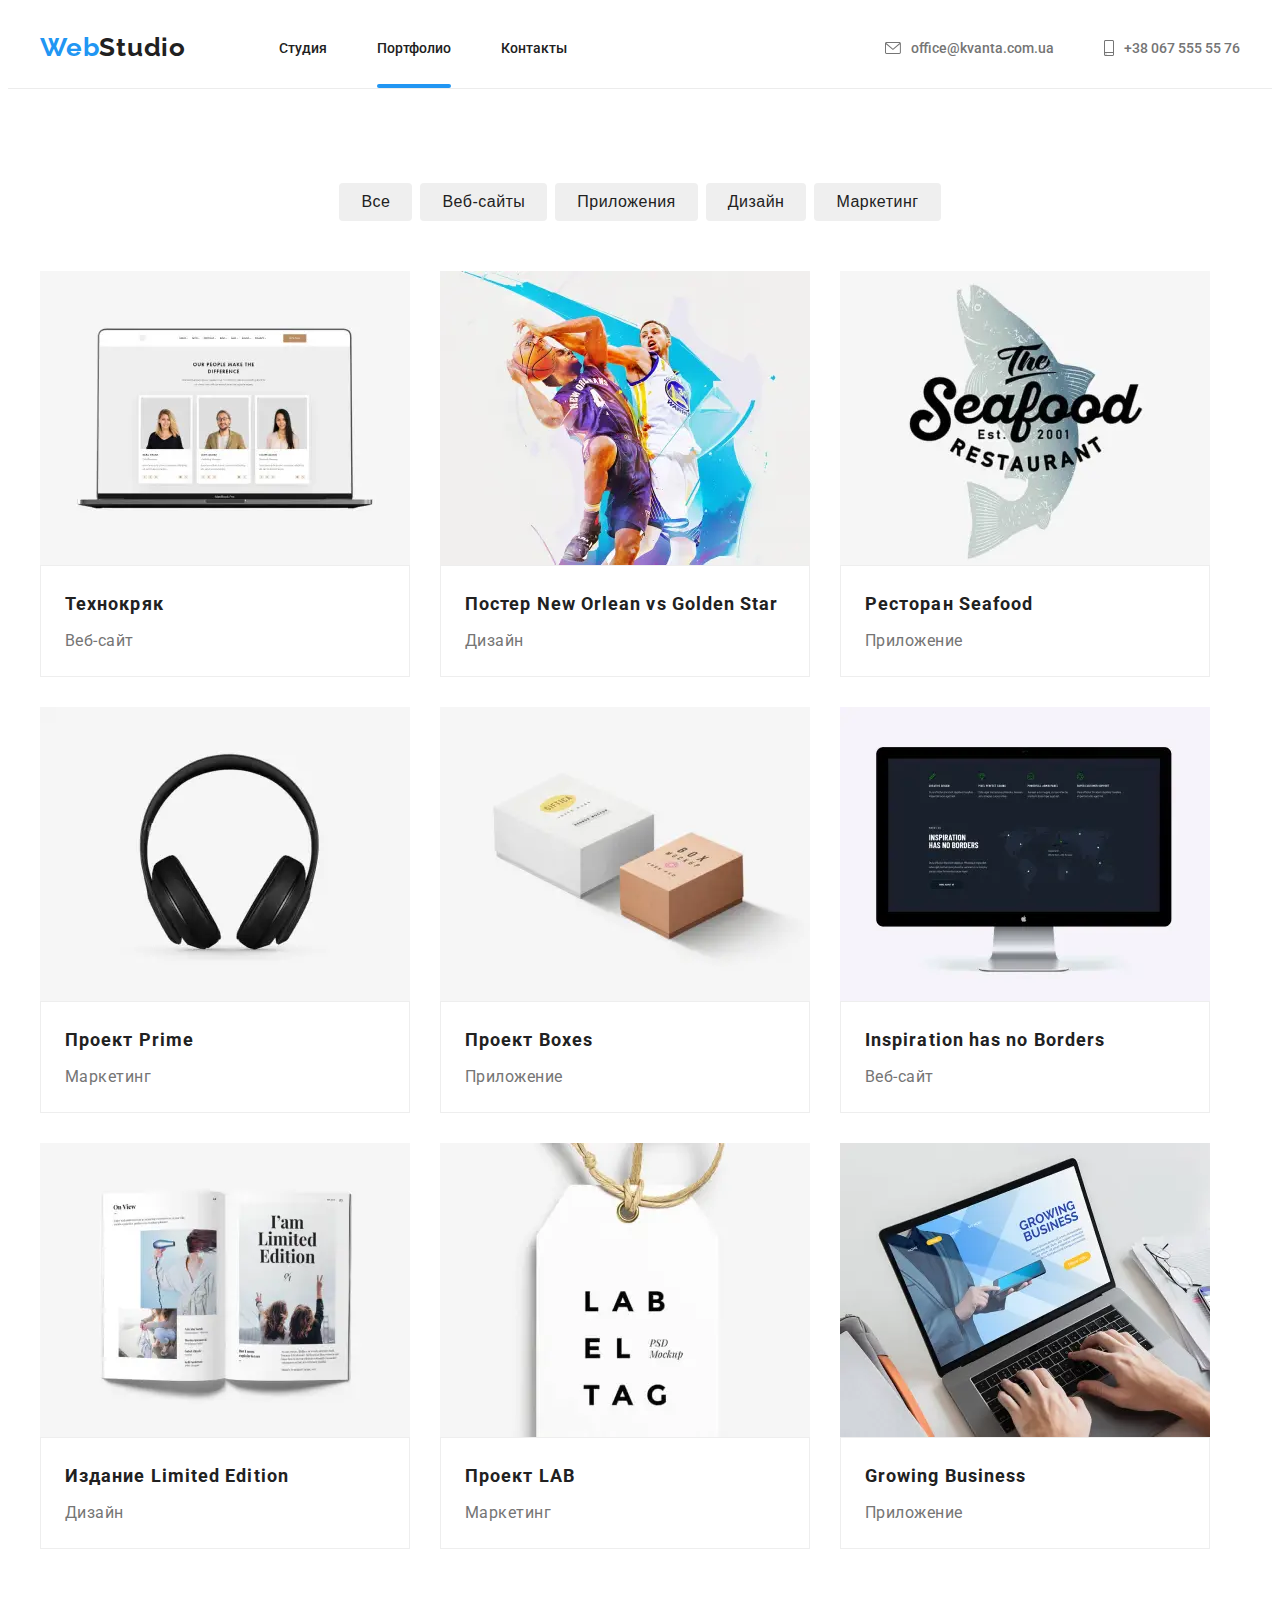
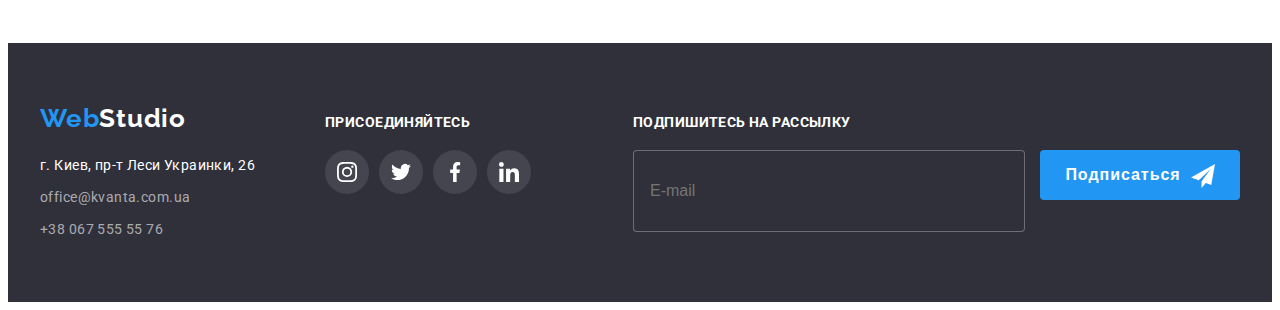
==== commit 299fa1fa: "ДЗ-8 исправление ошибок" ====
--- a/portfolio.html
+++ b/portfolio.html
@@ -3,7 +3,7 @@
 <head>
     <meta charset="UTF-8">
     <meta name="viewport" content="width=device-width, initial-scale=1.0">
-    <title>Studio</title>
+    <title>Portfolio</title>
 <link rel="preconnect" href="https://fonts.gstatic.com">
 <link href="https://fonts.googleapis.com/css2?family=Raleway:wght@700&family=Roboto:wght@400;500;700;900&display=swap"
     rel="stylesheet">
--- a/css/main.min.css
+++ b/css/main.min.css
@@ -1,2 +1,2 @@
-body{font-family:"Raleway", sans-serif;font-family:"Roboto", sans-serif;background-color:#ffffff;color:#212121}h1,h2,h3,p,b{margin:0}ul,ol{margin:0;padding:0;list-style:none}img{display:block;max-width:100%;height:auto}a{color:inherit;text-decoration:none;font-style:normal;display:block}.container{margin:0 auto;padding:0 15px;width:100%}.header .container{display:flex;align-items:center;justify-content:space-between}@media screen and (min-width: 480px){.container{width:480px}}@media screen and (min-width: 768px){.container{width:768px}}@media screen and (min-width: 1200px){.container{width:1200px}}:root{--text-font: "Roboto", sans-serif;--title-font: "Raleway", sans-serif;--primary-text-color: #212121;--title-text-color: #757575;--accent-color: #2196f3;--primary-wight-color: #ffffff;--primary-black-color: #000000;--primary-bgc: #f5f4fa;--primary-icon-color: #afb1b8;--primary-icon-background-color: #2f303a;--transition: cubic-bezier(0.4, 0, 0.2, 1);--primary-background-btm-color: #188ce8}.visually-hidden{position:absolute !important;clip:rect(1px 1px 1px 1px);clip:rect(1px, 1px, 1px, 1px);padding:0 !important;border:0 !important;height:1px !important;width:1px !important;overflow:hidden}.button{color:#fff;background:#2196f3;border-radius:4px;font-size:16px;font-weight:700;line-height:1.875;letter-spacing:0.06em;padding:10px auto;border:none;cursor:pointer;width:200px;height:50px;transition-property:background;transition-duration:250ms;transition-timing-function:cubic-bezier(0.4, 0, 0.2, 1)}.button:hover,.button:focus,.button:active{background-color:#188ce8;outline:none}.first-word{color:#2196f3;font-family:raleway}.header-logo{font-family:raleway;letter-spacing:0.03em;color:#212121}.footer-logo{font-family:raleway;letter-spacing:0.03em;color:#fff;margin-bottom:20px;text-align:center}@media screen and (max-width: 767px){.header-logo{padding-top:16px;padding-bottom:16px}}@media screen and (max-width: 1199px){.first-word{font-size:24px;font-weight:700;line-height:1.167}.header-logo{font-size:24px;font-weight:700;line-height:1.167;color:#212121}.footer-logo{font-size:24px;font-weight:700;line-height:1.167}}@media screen and (min-width: 768px) and (max-width: 1199px){.header-logo{padding-top:26px;padding-bottom:26px;margin-right:88px}}@media screen and (min-width: 1200px){.header-logo{font-size:26px;font-weight:700;line-height:1.192;padding-top:24px;padding-bottom:25px;margin-right:93px}.footer-logo{font-size:26px;font-weight:700;line-height:1.192}}.header{border-bottom:1px solid #ececec}@media screen and (max-width: 767px){.nav-list{display:none}.address-list{display:none}.mobile-menu{position:fixed;overflow:auto;width:100%;height:100%;top:0;left:0;transform:translateX(100%);background-color:#fff;padding:48px 40px;transition:transform 250ms cubic-bezier(0.4, 0, 0.2, 1);z-index:1;overflow:none}.mobile-menu.is-open{transform:translateX(0%)}.burger-btn,.mobile-close-btn{background-color:transparent;border:none;padding:0}.burger-btn:hover .burger-icon,.burger-btn:focus .burger-icon{fill:#2196f3}.mobile-close-btn{position:absolute;top:10px;right:15px}.mobile-close-btn:hover .close-btn,.mobile-close-btn:focus .close-btn{fill:#2196f3}.burger-icon,.close-btn{width:40px;height:40px;fill:#212121}.mobile-menu-nav-link{font-size:40px;font-weight:500;line-height:1.175;color:#212121}.accent-color{color:#2196f3}.mobile-menu-nav li+li{margin-top:32px}.mobile-menu-address-mail{margin-top:32px}.mobile-menu-address-tel{font-size:34px;font-weight:500;line-height:1.176;color:#2196f3;margin-top:300px}.mobile-menu-address-mail{font-size:24px;font-weight:500;line-height:1.167;color:#757575}.header-social-list{display:flex;flex-wrap:wrap;font-size:18px;font-weight:500;line-height:1.222;color:#2196f3;display:flex;margin-top:64px}.header-social-list li+li{margin-left:10px;padding-left:10px;border-left:1px solid #c4c4c4}}@media screen and (min-width: 768px){.burger-btn{display:none}.mobile-menu{display:none}.header-navigation{display:flex;align-items:center;justify-content:center}.header-box{display:flex;align-items:center;justify-content:space-between}.nav-list{display:flex}.nav-list li:not(:last-child){margin-right:50px}.nav-link{display:flex;padding-top:32px;padding-bottom:32px;position:relative;font-size:14px;font-weight:500;line-height:1.143;color:#212121;transition-property:color;transition-duration:250ms;transition-timing-function:cubic-bezier(0.4, 0, 0.2, 1)}.nav-link::after{position:absolute;content:"";display:flex;width:100%;height:4px;left:0;bottom:0;border-radius:2px;background-color:#2196f3;transform:scale(0);transition:transform 250ms cubic-bezier(0.4, 0, 0.2, 1)}.nav-link:focus::after,.nav-link:hover::after{transform:scale(1)}.nav-link:hover,.nav-link:focus{color:#2196f3}.address-link{display:flex;font-size:12px;font-weight:500;line-height:1.167;color:#757575;padding-top:5px;padding-bottom:5px;align-items:center;transition-property:color;transition-duration:250ms;transition-timing-function:cubic-bezier(0.4, 0, 0.2, 1)}.address-link:active,.address-link:hover,.address-link:focus{color:#2196f3}.address-icon{margin-right:10px;fill:currentColor}.active-link::after{transform:scale(1)}.nav-link .active-link{color:#2196f3}}@media screen and (min-width: 1200px){.address-list{display:flex}.address-list li:not(:last-child){margin-right:50px}.address-link{font-size:14px;font-weight:500;line-height:1.143;color:var(--title-text-color);padding-top:32px;padding-bottom:32px}}.hero-section{position:relative;background-color:#2f303a;text-align:center;height:400px;margin:0 auto;padding-top:118px;padding-bottom:118px;background-image:linear-gradient(to right, rgba(47,48,58,0.4), rgba(47,48,58,0.4)),url(../img/hero/mobile/1.jpg);background-repeat:no-repeat;background-position:center;background-size:cover}.hero-section div{position:absolute;top:50%;left:50%;transform:translate(-50%, -50%) scale(0.8);transition:transform 250ms cubic-bezier(0.4, 0, 0.2, 1)}.hero-section:hover div{transform:translate(-50%, -50%) scale(1)}@media screen and (min-device-pixel-ratio: 2) and (max-width: 767px), screen and (min-resolution: 192dpi) and (max-width: 767px), screen and (min-resolution: 2dppx) and (max-width: 767px){.hero-section{background-image:linear-gradient(to right, rgba(47,48,58,0.4), rgba(47,48,58,0.4)),url(../img/hero/mobile/1@2x.jpg)}}.hero-title{font-size:26px;font-weight:900;line-height:1.615;letter-spacing:0.06em;text-transform:uppercase;color:#fff;max-width:360px;margin:0 auto 30px}@media screen and (min-width: 768px){.hero-section{background-image:linear-gradient(to right, rgba(47,48,58,0.4), rgba(47,48,58,0.4)),url(../img/hero/tablet/1.jpg)}}@media screen and (min-device-pixel-ratio: 2) and (min-width: 768px), screen and (min-resolution: 192dpi) and (min-width: 768px), screen and (min-resolution: 2dppx) and (min-width: 768px){.hero-section{background-image:linear-gradient(to right, rgba(47,48,58,0.4), rgba(47,48,58,0.4)),url(../img/hero/tablet/1@2x.jpg)}}@media screen and (min-width: 1200px){.hero-title{font-size:44px;font-weight:900;line-height:1.364;max-width:696px}.hero-section{padding-top:200px;padding-bottom:200px;height:600px;max-width:1600px;background-image:linear-gradient(to right, rgba(47,48,58,0.4), rgba(47,48,58,0.4)),url(../img/hero/desktop/1.jpg)}}@media screen and (min-device-pixel-ratio: 2) and (min-width: 1200px), screen and (min-resolution: 192dpi) and (min-width: 1200px), screen and (min-resolution: 2dppx) and (min-width: 1200px){.hero-section{background-image:linear-gradient(to right, rgba(47,48,58,0.4), rgba(47,48,58,0.4)),url(../img/hero/desktop/1@2x.jpg)}}.priority-box{padding:60px 0}.priority-list li::before{display:block;content:"";height:120px;margin-bottom:30px;border-radius:4px;background-color:#f5f4fa;background-repeat:no-repeat;background-position:center;background-size:70px}.antenna-item::before{background-image:url(../img/icons/SVG/antenna.svg)}.clock-item::before{background-image:url(../img/icons/SVG/clock.svg)}.diagram-item::before{background-image:url(../img/icons/SVG/diagram.svg)}.astronaut-item::before{background-image:url(../img/icons/SVG/astronaut.svg)}.priority-subtitle{font-size:14px;font-weight:700;line-height:1.143;letter-spacing:0.03em;text-transform:uppercase;color:#212121;margin-bottom:10px;text-align:center}.priority-text{font-size:14px;font-weight:400;line-height:1.714;letter-spacing:0.03em;color:#212121}@media screen and (max-width: 767px){.priority-list li+li{margin-top:30px}}@media screen and (min-width: 768px) and (max-width: 1199px){.priority-list{justify-content:flex-start;flex-wrap:wrap}.priority-list li{width:354px}.priority-list li:nth-child(2n+1){margin-right:30px}.priority-list li:nth-child(n+3){margin-top:30px}}@media screen and (min-width: 768px){.priority-list{display:flex}.priority-subtitle{text-align:left}}@media screen and (min-width: 1200px){.priority-box{padding:94px 0}.priority-list li{width:270px}.priority-list li+li{margin-left:30px}}@media screen and (max-width: 1199px){.work-box{display:none}}.work-box{padding-bottom:94px}.work-title{font-weight:bold;font-size:36px;line-height:1.167;letter-spacing:0.03em;color:var(--primary-text-color);margin-bottom:50px;text-align:center}.work-list{display:flex}.work-list li+li{margin-left:30px}.work-overlay-box{position:relative}.work-overlay{position:absolute;display:flex;justify-content:center;align-items:center;width:370px;height:70px;left:0;bottom:0;background-color:rgba(47,48,58,0.8)}.work-overlay p{font-size:14px;line-height:1.143;letter-spacing:0.03em;text-transform:uppercase;color:var(--primary-wight-color)}.team-box{padding:60px 0;background-color:#f5f4fa}.team-title{font-size:28px;font-weight:700;line-height:1.179;letter-spacing:0.03em;color:var(--primary-text-color);margin-bottom:30px;text-align:center}.team-list>li{box-shadow:0px 1px 3px rgba(0,0,0,0.12),0px 1px 1px rgba(0,0,0,0.14),0px 2px 1px rgba(0,0,0,0.2);border-radius:0px 0px 4px 4px}.team-name{font-size:16px;font-weight:500;line-height:1.188;letter-spacing:0.03em;color:#212121;margin-bottom:10px}.team-text{font-size:16px;font-weight:400;line-height:1.188;letter-spacing:0.03em;color:#757575}.team-card{text-align:center;padding:30px 32px 24px;background-color:#fff;border-radius:0px 0px 4px 4px}.team-social ul{display:flex;justify-content:center;align-items:center;margin-top:16px}.team-social li{margin:0;width:44px;height:44px}.team-social li+li{margin-left:10px}.team-social a{display:flex;width:100%;height:100%;justify-content:center;align-items:center;border-radius:50%;fill:#afb1b8;transition-property:fill, background-color;transition-duration:250ms;transition-timing-function:cubic-bezier(0.4, 0, 0.2, 1)}.team-social a:hover,.team-social a:focus{background-color:#2196f3;fill:#fff}@media screen and (max-width: 767px){.team-list{display:flex;flex-direction:column}.team-list-box:nth-child(n+2){margin-top:30px}}@media screen and (min-width: 768px) and (max-width: 1199px){.team-list{display:flex;flex-direction:row;flex-wrap:wrap}.team-list-box{max-width:354px}.team-list-box:nth-child(2n+1){margin-right:30px}.team-list-box:nth-child(n+3){margin-top:30px}}@media screen and (min-width: 1200px){.team-box{padding:94px 0}.team-list{display:flex;flex-direction:row;flex-wrap:wrap;justify-content:space-between}.team-list-box{max-width:270px}.team-title{margin-bottom:50px;font-size:36px;font-weight:700;line-height:1.167}.team-card{padding:30px 32px}}.client-box{padding:60px 0}.client-title{font-size:28px;font-weight:700;line-height:1.179;text-align:center;letter-spacing:0.03em;color:#212121;margin-bottom:30px}.client-list{display:flex;flex-wrap:wrap;justify-content:center;margin:-15px}.client-list li{margin:15px;min-width:210px;height:90px}.client-link{display:flex;width:100%;height:100%;border:1px solid #afb1b8;border-radius:4px;justify-content:center;align-items:center;transition-property:border;transition-duration:250ms;transition-timing-function:cubic-bezier(0.4, 0, 0.2, 1)}.client-link:focus,.client-link:hover{border:1px solid #2196f3}.client-link:hover>svg,.client-link:focus>svg{fill:var(--accent-color)}.client-icon{fill:#afb1b8;transition-property:fill;transition-duration:250ms;transition-timing-function:cubic-bezier(0.4, 0, 0.2, 1)}@media screen and (min-width: 768px) and (max-width: 1199px){.client-list li{min-width:226px}}@media screen and (min-width: 1200px){.client-box{padding:94px 0}.client-title{font-size:36px;font-weight:700;line-height:1.167;margin-bottom:50px}.client-list li{min-width:170px}}.footer-section{background-color:#2f303a;padding:60px 0}.footer-section p{font-size:14px;font-weight:700;line-height:1.143;text-align:center;letter-spacing:0.03em;text-transform:uppercase;color:#fff;margin-bottom:20px}.footer-link-map{font-size:14px;font-weight:400;line-height:1.714;letter-spacing:0.03em;color:#fff;text-align:center;transition-property:color;transition-duration:250ms;transition-timing-function:cubic-bezier(0.4, 0, 0.2, 1)}.footer-link-map:hover,.footer-link-map:focus{color:#2196f3}.footer-link{font-size:14px;font-weight:400;line-height:1.714;letter-spacing:0.03em;color:rgba(255,255,255,0.6);text-align:center;transition-property:color;transition-duration:250ms;transition-timing-function:cubic-bezier(0.4, 0, 0.2, 1)}.footer-link:hover,.footer-link:focus{color:#2196f3}.footer-box-contacts{margin-bottom:60px}.footer-box-contacts li+li{margin-top:8px}.footer-social{margin-bottom:60px}.footer-social ul{display:flex;justify-content:center}.footer-social li{margin:0;width:44px;height:44px}.footer-social li+li{margin-left:10px}.footer-social a{display:flex;justify-content:center;align-items:center;width:100%;height:100%;border-radius:50%;fill:#fff;background-color:rgba(255,255,255,0.1);transition-property:background-color;transition-duration:250ms;transition-timing-function:cubic-bezier(0.4, 0, 0.2, 1)}.footer-social a:hover,.footer-social a:focus{background-color:#2196f3;fill:#fff}.footer-mail{width:100%;height:50px;font-size:16px;font-weight:400;line-height:1.25;background-color:var(--primary-icon-background-color);border:1px solid rgba(255,255,255,0.3);border-radius:4px;padding:15px 16px;color:#fff;margin-bottom:20px;transition-property:border-color;transition-duration:250ms;transition-timing-function:cubic-bezier(0.4, 0, 0.2, 1)}.footer-mail:focus{outline:none;border-color:#2196f3}.footer-button{display:block;margin:0 auto}.footer-btm-icon::after{display:inline-block;content:"";width:24px;height:24px;background-image:url(../img/icons/SVG/icon-send.svg);background-size:cover;vertical-align:middle;margin-left:10px}.portfolio-box{padding:60px 0}.btm-list{margin-bottom:40px;display:flex;justify-content:flex-start;flex-wrap:wrap}.btm-list li+li{margin-left:8px}.btm-link{font-size:16px;font-weight:500;line-height:1.625;letter-spacing:0.03em;color:#212121;cursor:pointer;padding:6px 22px;border-radius:4px;border:none;transition-property:color, background, box-shadow;transition-duration:250ms;transition-timing-function:cubic-bezier(0.4, 0, 0.2, 1)}.btm-link:focus,.btm-link:active,.btm-link:hover{background:#2196f3;color:#fff;box-shadow:0px 3px 1px rgba(0,0,0,0.1),0px 1px 2px rgba(0,0,0,0.08),0px 2px 2px rgba(0,0,0,0.12)}.portfolio-list{display:flex;flex-wrap:wrap;margin:-15px}.portfolio-list li{margin:15px}.portfolio-list a{transition-property:box-shadow;transition-duration:250ms;transition-timing-function:cubic-bezier(0.4, 0, 0.2, 1)}.portfolio-list a:hover,.portfolio-list a:focus{box-shadow:0px 1px 1px rgba(0,0,0,0.12),0px 4px 4px rgba(0,0,0,0.06),1px 4px 6px rgba(0,0,0,0.16)}.portfolio-card{border:1px solid #eeeeee;padding:20px 24px}.portfolio-overlay-box{position:relative;overflow:hidden}.portfolio-overlay{position:absolute;width:100%;height:100%;top:0;left:0;padding:63px 24px;background-color:rgba(33,150,243,0.9);transform:translateY(101%);transition-property:transform;transition-duration:250ms;transition-timing-function:cubic-bezier(0.4, 0, 0.2, 1)}.portfolio-overlay p{font-size:18px;font-weight:400;line-height:1.556;letter-spacing:0.03em;color:#fff}.portfolio-link:focus .portfolio-overlay,.portfolio-link:hover .portfolio-overlay{transform:translateY(0)}.work-subtitle{font-size:18px;font-weight:700;line-height:2;letter-spacing:0.06em;color:#212121;margin-bottom:4px}.text{font-size:16px;font-weight:400;line-height:1.875;letter-spacing:0.03em;color:#757575}@media screen and (max-width: 767px){.btm-list li:nth-child(-n+3){margin-bottom:15px}.portfolio-list{justify-content:center}.portfolio-list li{width:450px}}@media screen and (min-width: 768px){.btm-list{justify-content:center}}@media screen and (min-width: 768px) and (max-width: 1199px){.portfolio-card{max-width:354px}}@media screen and (min-width: 1200px){.portfolio-box{padding:94px 0}.btm-list{margin-bottom:50px}}.backdrop{position:fixed;top:0;left:0;width:100%;height:100%;background:rgba(0,0,0,0.2);transition:scale(1)}.backdrop:focus .modal,.backdrop:hover .modal{transform:translate(-50%, -50%) scale(1);opacity:1}.modal{position:absolute;width:100%;max-width:450px;height:95%;max-height:609px;top:50%;left:50%;opacity:0;overflow:auto;transform:translate(-50%, -50%) scale(2);background-color:#fff;box-shadow:0px 1px 3px rgba(0,0,0,0.12),0px 1px 1px rgba(0,0,0,0.14),0px 2px 1px rgba(0,0,0,0.2);border-radius:4px;padding:40px;transition-property:transform opacity;transition-duration:250ms;transition-timing-function:cubic-bezier(0.4, 0, 0.2, 1)}.modal b{display:flex;font-size:20px;font-weight:700;line-height:1.5;text-align:center;letter-spacing:0.03em;color:#212121;margin-bottom:12px}.modal-close-btn{position:absolute;top:8px;right:8px;display:flex;width:30px;height:30px;padding:0;border:solid 1px #000;border-radius:50%;background-color:#fff;justify-content:center;align-items:center;cursor:pointer;transition-property:fill solid;transition-duration:250ms;transition-timing-function:cubic-bezier(0.4, 0, 0.2, 1)}.modal-close-btn:hover,.modal-close-btn:focus{fill:#2196f3;border:solid 1px #2196f3}.is-hidden{opacity:0;visibility:hidden;pointer-events:none}.form{display:flex;flex-direction:column}.form-label{font-size:12px;line-height:1.167;letter-spacing:0.01em;color:#757575}.form-label+.form-label{display:block;margin-top:10px}.modal-input{display:block;height:40px;width:100%;border:1px solid rgba(33,33,33,0.2);border-radius:4px;margin-top:4px;padding-left:42px;transition-property:border-color;transition-duration:250ms;transition-timing-function:cubic-bezier(0.4, 0, 0.2, 1)}.modal-input:focus{border-color:#2196f3;outline:none}.modal-input:focus+.modal-svg{fill:#2196f3}.modal-input-box{position:relative;display:block}.modal-svg{position:absolute;left:15px;top:50%;transform:translateY(-50%);transition-property:fill;transition-duration:250ms;transition-timing-function:cubic-bezier(0.4, 0, 0.2, 1)}.modal-user-message{display:block;height:120px;width:100%;padding:12px 16px;margin-top:4px;border-radius:4px;border:1px solid rgba(33,33,33,0.2);resize:none;font-size:12px;line-height:1.667;letter-spacing:0.01em;transition-property:border-color;transition-duration:250ms;transition-timing-function:cubic-bezier(0.4, 0, 0.2, 1)}.modal-user-message:focus{outline:none;border-color:#2196f3}.checkbox-label{font-size:12px;font-weight:400;line-height:1.167;letter-spacing:0.03em;color:#757575;align-self:center;margin-top:20px}.checkbox-label a{display:inline;font-size:12px;font-weight:400;line-height:1.167;letter-spacing:0.03em;text-decoration-line:underline;color:#2196f3}.checkbox-label span{vertical-align:middle}.checkbox-label::before{display:inline-block;width:16px;height:15px;content:"";background-image:url(../img/icons/SVG/checkbox.svg);vertical-align:middle}.modal-checkbox:checked+.checkbox-label::before{background-image:url(../img/icons/SVG/icon-check.svg);background-repeat:no-repeat}.modal-checkbox:focus+.checkbox-label::before{outline:auto}.modal-btn{align-self:center;margin-top:30px}@media scroll and (max-width: 1199px){.modal{overflow:scroll}}@media screen and (min-width: 1200px){.modal{max-width:none;max-height:none;width:528px;height:581px}.modal b{font-size:20px;font-weight:700;line-height:1.15;text-align:center;letter-spacing:0.03em}}
+body{font-family:"Raleway", sans-serif;font-family:"Roboto", sans-serif;background-color:#ffffff;color:#212121}h1,h2,h3,p,b{margin:0}ul,ol{margin:0;padding:0;list-style:none}img{display:block;max-width:100%;height:auto}a{color:inherit;text-decoration:none;font-style:normal;display:block}.container{margin:0 auto;padding:0 15px;width:100%}.header .container{display:flex;align-items:center;justify-content:space-between}@media screen and (min-width: 480px){.container{width:480px}}@media screen and (min-width: 768px){.container{width:768px}}@media screen and (min-width: 1200px){.container{width:1200px}}:root{--text-font: "Roboto", sans-serif;--title-font: "Raleway", sans-serif;--primary-text-color: #212121;--title-text-color: #757575;--accent-color: #2196f3;--primary-wight-color: #ffffff;--primary-black-color: #000000;--primary-bgc: #f5f4fa;--primary-icon-color: #afb1b8;--primary-icon-background-color: #2f303a;--transition: cubic-bezier(0.4, 0, 0.2, 1);--primary-background-btm-color: #188ce8}.visually-hidden{position:absolute !important;clip:rect(1px 1px 1px 1px);clip:rect(1px, 1px, 1px, 1px);padding:0 !important;border:0 !important;height:1px !important;width:1px !important;overflow:hidden}.button{color:#fff;background:#2196f3;border-radius:4px;font-size:16px;font-weight:700;line-height:1.875;letter-spacing:0.06em;padding:10px auto;border:none;cursor:pointer;width:200px;height:50px;transition-property:background;transition-duration:250ms;transition-timing-function:cubic-bezier(0.4, 0, 0.2, 1)}.button:hover,.button:focus,.button:active{background-color:#188ce8;outline:none}.first-word{color:#2196f3;font-family:raleway}.header-logo{font-family:raleway;letter-spacing:0.03em;color:#212121}.footer-logo{font-family:raleway;letter-spacing:0.03em;color:#fff;margin-bottom:20px}@media screen and (max-width: 767px){.header-logo{padding-top:16px;padding-bottom:16px}}@media screen and (max-width: 1199px){.first-word{font-size:24px;font-weight:700;line-height:1.167}.header-logo{font-size:24px;font-weight:700;line-height:1.167;color:#212121}.footer-logo{font-size:24px;font-weight:700;line-height:1.167}}@media screen and (min-width: 768px) and (max-width: 1199px){.header-logo{padding-top:26px;padding-bottom:26px;margin-right:88px}}@media screen and (max-width: 1199px){.footer-logo{text-align:center}}@media screen and (min-width: 1200px){.header-logo{font-size:26px;font-weight:700;line-height:1.192;padding-top:24px;padding-bottom:25px;margin-right:93px}.footer-logo{font-size:26px;font-weight:700;line-height:1.192}}.header{border-bottom:1px solid #ececec}@media screen and (max-width: 767px){.nav-list{display:none}.address-list{display:none}.mobile-menu{position:fixed;overflow:auto;width:100%;height:100%;top:0;left:0;transform:translateX(100%);background-color:#fff;padding:48px 40px;transition:transform 250ms cubic-bezier(0.4, 0, 0.2, 1);z-index:1;overflow:none}.mobile-menu.is-open{transform:translateX(0%)}.burger-btn,.mobile-close-btn{background-color:transparent;border:none;padding:0}.burger-btn:hover .burger-icon,.burger-btn:focus .burger-icon{fill:#2196f3}.mobile-close-btn{position:absolute;top:10px;right:15px}.mobile-close-btn:hover .close-btn,.mobile-close-btn:focus .close-btn{fill:#2196f3}.burger-icon,.close-btn{width:40px;height:40px;fill:#212121}.mobile-menu-nav-link{font-size:40px;font-weight:500;line-height:1.175;color:#212121}.accent-color{color:#2196f3}.mobile-menu-nav li+li{margin-top:32px}.mobile-menu-address-mail{margin-top:32px}.mobile-menu-address-tel{font-size:34px;font-weight:500;line-height:1.176;color:#2196f3;margin-top:300px}.mobile-menu-address-mail{font-size:24px;font-weight:500;line-height:1.167;color:#757575}.header-social-list{display:flex;flex-wrap:wrap;font-size:18px;font-weight:500;line-height:1.222;color:#2196f3;display:flex;margin-top:64px}.header-social-list li+li{margin-left:10px;padding-left:10px;border-left:1px solid #c4c4c4}}@media screen and (min-width: 768px){.burger-btn{display:none}.mobile-menu{display:none}.header-navigation{display:flex;align-items:center;justify-content:center}.header-box{display:flex;align-items:center;justify-content:space-between}.nav-list{display:flex}.nav-list li:not(:last-child){margin-right:50px}.nav-link{display:flex;padding-top:32px;padding-bottom:32px;position:relative;font-size:14px;font-weight:500;line-height:1.143;color:#212121;transition-property:color;transition-duration:250ms;transition-timing-function:cubic-bezier(0.4, 0, 0.2, 1)}.nav-link::after{position:absolute;content:"";display:flex;width:100%;height:4px;left:0;bottom:0;border-radius:2px;background-color:#2196f3;transform:scale(0);transition:transform 250ms cubic-bezier(0.4, 0, 0.2, 1)}.nav-link:focus::after,.nav-link:hover::after{transform:scale(1)}.nav-link:hover,.nav-link:focus{color:#2196f3}.address-link{display:flex;font-size:12px;font-weight:500;line-height:1.167;color:#757575;padding-top:5px;padding-bottom:5px;align-items:center;transition-property:color;transition-duration:250ms;transition-timing-function:cubic-bezier(0.4, 0, 0.2, 1)}.address-link:active,.address-link:hover,.address-link:focus{color:#2196f3}.address-icon{margin-right:10px;fill:currentColor}.active-link::after{transform:scale(1)}.nav-link .active-link{color:#2196f3}}@media screen and (min-width: 1200px){.address-list{display:flex}.address-list li:not(:last-child){margin-right:50px}.address-link{font-size:14px;font-weight:500;line-height:1.143;color:var(--title-text-color);padding-top:32px;padding-bottom:32px}}.hero-section{position:relative;background-color:#2f303a;text-align:center;height:400px;margin:0 auto;padding-top:118px;padding-bottom:118px;background-image:linear-gradient(to right, rgba(47,48,58,0.4), rgba(47,48,58,0.4)),url(../img/hero/mobile/1.jpg);background-repeat:no-repeat;background-position:center;background-size:cover}.hero-section div{position:absolute;top:50%;left:50%;transform:translate(-50%, -50%) scale(0.8);transition:transform 250ms cubic-bezier(0.4, 0, 0.2, 1)}.hero-section:hover div{transform:translate(-50%, -50%) scale(1)}@media screen and (min-device-pixel-ratio: 2) and (max-width: 767px), screen and (min-resolution: 192dpi) and (max-width: 767px), screen and (min-resolution: 2dppx) and (max-width: 767px){.hero-section{background-image:linear-gradient(to right, rgba(47,48,58,0.4), rgba(47,48,58,0.4)),url(../img/hero/mobile/1@2x.jpg)}}.hero-title{font-size:26px;font-weight:900;line-height:1.615;letter-spacing:0.06em;text-transform:uppercase;color:#fff;max-width:360px;margin:0 auto 30px}@media screen and (min-width: 768px){.hero-section{background-image:linear-gradient(to right, rgba(47,48,58,0.4), rgba(47,48,58,0.4)),url(../img/hero/tablet/1.jpg)}}@media screen and (min-device-pixel-ratio: 2) and (min-width: 768px), screen and (min-resolution: 192dpi) and (min-width: 768px), screen and (min-resolution: 2dppx) and (min-width: 768px){.hero-section{background-image:linear-gradient(to right, rgba(47,48,58,0.4), rgba(47,48,58,0.4)),url(../img/hero/tablet/1@2x.jpg)}}@media screen and (min-width: 1200px){.hero-title{font-size:44px;font-weight:900;line-height:1.364;max-width:696px}.hero-section{padding-top:200px;padding-bottom:200px;height:600px;max-width:1600px;background-image:linear-gradient(to right, rgba(47,48,58,0.4), rgba(47,48,58,0.4)),url(../img/hero/desktop/1.jpg)}}@media screen and (min-device-pixel-ratio: 2) and (min-width: 1200px), screen and (min-resolution: 192dpi) and (min-width: 1200px), screen and (min-resolution: 2dppx) and (min-width: 1200px){.hero-section{background-image:linear-gradient(to right, rgba(47,48,58,0.4), rgba(47,48,58,0.4)),url(../img/hero/desktop/1@2x.jpg)}}.priority-box{padding:60px 0}.priority-list li::before{display:block;content:"";height:120px;margin-bottom:30px;border-radius:4px;background-color:#f5f4fa;background-repeat:no-repeat;background-position:center;background-size:70px}.antenna-item::before{background-image:url(../img/icons/SVG/antenna.svg)}.clock-item::before{background-image:url(../img/icons/SVG/clock.svg)}.diagram-item::before{background-image:url(../img/icons/SVG/diagram.svg)}.astronaut-item::before{background-image:url(../img/icons/SVG/astronaut.svg)}.priority-subtitle{font-size:14px;font-weight:700;line-height:1.143;letter-spacing:0.03em;text-transform:uppercase;color:#212121;margin-bottom:10px;text-align:center}.priority-text{font-size:14px;font-weight:400;line-height:1.714;letter-spacing:0.03em;color:#212121}@media screen and (max-width: 767px){.priority-list li+li{margin-top:30px}}@media screen and (min-width: 768px) and (max-width: 1199px){.priority-list{justify-content:flex-start;flex-wrap:wrap}.priority-list li{width:354px}.priority-list li:nth-child(2n+1){margin-right:30px}.priority-list li:nth-child(n+3){margin-top:30px}}@media screen and (min-width: 768px){.priority-list{display:flex}.priority-subtitle{text-align:left}}@media screen and (min-width: 1200px){.priority-box{padding:94px 0}.priority-list li{width:270px}.priority-list li+li{margin-left:30px}}@media screen and (max-width: 1199px){.work-box{display:none}}.work-box{padding-bottom:94px}.work-title{font-weight:bold;font-size:36px;line-height:1.167;letter-spacing:0.03em;color:var(--primary-text-color);margin-bottom:50px;text-align:center}.work-list{display:flex}.work-list li+li{margin-left:30px}.work-overlay-box{position:relative}.work-overlay{position:absolute;display:flex;justify-content:center;align-items:center;width:370px;height:70px;left:0;bottom:0;background-color:rgba(47,48,58,0.8)}.work-overlay p{font-size:14px;line-height:1.143;letter-spacing:0.03em;text-transform:uppercase;color:var(--primary-wight-color)}.team-box{padding:60px 0;background-color:#f5f4fa}.team-title{font-size:28px;font-weight:700;line-height:1.179;letter-spacing:0.03em;color:var(--primary-text-color);margin-bottom:30px;text-align:center}.team-list>li{box-shadow:0px 1px 3px rgba(0,0,0,0.12),0px 1px 1px rgba(0,0,0,0.14),0px 2px 1px rgba(0,0,0,0.2);border-radius:0px 0px 4px 4px}.team-name{font-size:16px;font-weight:500;line-height:1.188;letter-spacing:0.03em;color:#212121;margin-bottom:10px}.team-text{font-size:16px;font-weight:400;line-height:1.188;letter-spacing:0.03em;color:#757575}.team-card{text-align:center;padding:30px 32px 24px;background-color:#fff;border-radius:0px 0px 4px 4px}.team-social ul{display:flex;justify-content:center;align-items:center;margin-top:16px}.team-social li{margin:0;width:44px;height:44px}.team-social li+li{margin-left:10px}.team-social a{display:flex;width:100%;height:100%;justify-content:center;align-items:center;border-radius:50%;fill:#afb1b8;transition-property:fill, background-color;transition-duration:250ms;transition-timing-function:cubic-bezier(0.4, 0, 0.2, 1)}.team-social a:hover,.team-social a:focus{background-color:#2196f3;fill:#fff}@media screen and (max-width: 767px){.team-list{display:flex;flex-direction:column}.team-list-box:nth-child(n+2){margin-top:30px}}@media screen and (min-width: 768px) and (max-width: 1199px){.team-list{display:flex;flex-direction:row;flex-wrap:wrap}.team-list-box{max-width:354px}.team-list-box:nth-child(2n+1){margin-right:30px}.team-list-box:nth-child(n+3){margin-top:30px}}@media screen and (min-width: 1200px){.team-box{padding:94px 0}.team-list{display:flex;flex-direction:row;flex-wrap:wrap;justify-content:space-between}.team-list-box{max-width:270px}.team-title{margin-bottom:50px;font-size:36px;font-weight:700;line-height:1.167}.team-card{padding:30px 32px}}.client-box{padding:60px 0}.client-title{font-size:28px;font-weight:700;line-height:1.179;text-align:center;letter-spacing:0.03em;color:#212121;margin-bottom:30px}.client-list{display:flex;flex-wrap:wrap;justify-content:center;margin:-15px}.client-list li{margin:15px;min-width:210px;height:90px}.client-link{display:flex;width:100%;height:100%;border:1px solid #afb1b8;border-radius:4px;justify-content:center;align-items:center;transition-property:border;transition-duration:250ms;transition-timing-function:cubic-bezier(0.4, 0, 0.2, 1)}.client-link:focus,.client-link:hover{border:1px solid #2196f3}.client-link:hover>svg,.client-link:focus>svg{fill:var(--accent-color)}.client-icon{fill:#afb1b8;transition-property:fill;transition-duration:250ms;transition-timing-function:cubic-bezier(0.4, 0, 0.2, 1)}@media screen and (min-width: 768px) and (max-width: 1199px){.client-list li{min-width:226px}}@media screen and (min-width: 1200px){.client-box{padding:94px 0}.client-title{font-size:36px;font-weight:700;line-height:1.167;margin-bottom:50px}.client-list li{min-width:170px}}.footer-section{background-color:#2f303a;padding:60px 0}.footer-section p{font-size:14px;font-weight:700;line-height:1.143;letter-spacing:0.03em;text-transform:uppercase;color:#fff;margin-bottom:20px}.footer-link-map{font-size:14px;font-weight:400;line-height:1.714;letter-spacing:0.03em;color:#fff;transition-property:color;transition-duration:250ms;transition-timing-function:cubic-bezier(0.4, 0, 0.2, 1)}.footer-link-map:hover,.footer-link-map:focus{color:#2196f3}.footer-link{font-size:14px;font-weight:400;line-height:1.714;letter-spacing:0.03em;color:rgba(255,255,255,0.6);transition-property:color;transition-duration:250ms;transition-timing-function:cubic-bezier(0.4, 0, 0.2, 1)}.footer-link:hover,.footer-link:focus{color:#2196f3}.footer-box-contacts li+li{margin-top:8px}.footer-social ul{display:flex;justify-content:center}.footer-social li{margin:0;width:44px;height:44px}.footer-social li+li{margin-left:10px}.footer-social a{display:flex;justify-content:center;align-items:center;width:100%;height:100%;border-radius:50%;fill:#fff;background-color:rgba(255,255,255,0.1);transition-property:background-color;transition-duration:250ms;transition-timing-function:cubic-bezier(0.4, 0, 0.2, 1)}.footer-social a:hover,.footer-social a:focus{background-color:#2196f3;fill:#fff}.footer-mail{height:50px;font-size:16px;font-weight:400;line-height:1.25;background-color:var(--primary-icon-background-color);border:1px solid rgba(255,255,255,0.3);border-radius:4px;padding:15px 16px;color:#fff;transition-property:border-color;transition-duration:250ms;transition-timing-function:cubic-bezier(0.4, 0, 0.2, 1)}.footer-mail:focus{outline:none;border-color:#2196f3}.footer-btm-icon::after{display:inline-block;content:"";width:24px;height:24px;background-image:url(../img/icons/SVG/icon-send.svg);background-size:cover;vertical-align:middle;margin-left:10px}@media screen and (max-width: 767px){.footer-social{margin-bottom:60px}.footer-link-map{text-align:center}.footer-mail{width:100%}}@media screen and (max-width: 1199px){.footer-section p{text-align:center}.footer-box-contacts{margin-bottom:60px}.footer-link{text-align:center}.footer-button{display:block;margin:0 auto}.footer-mail{margin-bottom:20px}}@media screen and (min-width: 768px){.footer-box{display:flex;align-items:baseline;flex-wrap:wrap}.footer-social{margin-right:auto}}@media screen and (min-width: 768px) and (max-width: 1199px){.footer-box-contacts{margin-right:165px;margin-left:auto}.footer-mail{width:450px}.footer-form{display:flex;flex-direction:column;margin:0 auto}}@media screen and (min-width: 1200px){.footer-box-contacts{margin-right:70px}.footer-form{justify-content:baseline}.footer-form form{display:flex}.footer-mail{display:inline-block;width:358px;margin-right:15px}.footer-button{display:inline-block}}.portfolio-box{padding:60px 0}.btm-list{margin-bottom:40px;display:flex;justify-content:flex-start;flex-wrap:wrap}.btm-list li+li{margin-left:8px}.btm-link{font-size:16px;font-weight:500;line-height:1.625;letter-spacing:0.03em;color:#212121;cursor:pointer;padding:6px 22px;border-radius:4px;border:none;transition-property:color, background, box-shadow;transition-duration:250ms;transition-timing-function:cubic-bezier(0.4, 0, 0.2, 1)}.btm-link:focus,.btm-link:active,.btm-link:hover{background:#2196f3;color:#fff;box-shadow:0px 3px 1px rgba(0,0,0,0.1),0px 1px 2px rgba(0,0,0,0.08),0px 2px 2px rgba(0,0,0,0.12)}.portfolio-list{display:flex;flex-wrap:wrap;margin:-15px}.portfolio-list li{margin:15px}.portfolio-list a{transition-property:box-shadow;transition-duration:250ms;transition-timing-function:cubic-bezier(0.4, 0, 0.2, 1)}.portfolio-list a:hover,.portfolio-list a:focus{box-shadow:0px 1px 1px rgba(0,0,0,0.12),0px 4px 4px rgba(0,0,0,0.06),1px 4px 6px rgba(0,0,0,0.16)}.portfolio-card{border:1px solid #eeeeee;padding:20px 24px}.portfolio-overlay-box{position:relative;overflow:hidden}.portfolio-overlay{position:absolute;width:100%;height:100%;top:0;left:0;padding:63px 24px;background-color:rgba(33,150,243,0.9);transform:translateY(101%);transition-property:transform;transition-duration:250ms;transition-timing-function:cubic-bezier(0.4, 0, 0.2, 1)}.portfolio-overlay p{font-size:18px;font-weight:400;line-height:1.556;letter-spacing:0.03em;color:#fff}.portfolio-link:focus .portfolio-overlay,.portfolio-link:hover .portfolio-overlay{transform:translateY(0)}.work-subtitle{font-size:18px;font-weight:700;line-height:2;letter-spacing:0.06em;color:#212121;margin-bottom:4px}.text{font-size:16px;font-weight:400;line-height:1.875;letter-spacing:0.03em;color:#757575}@media screen and (max-width: 767px){.btm-list li:nth-child(-n+3){margin-bottom:15px}.portfolio-list{justify-content:center}.portfolio-list li{width:450px}}@media screen and (min-width: 768px){.btm-list{justify-content:center}}@media screen and (min-width: 768px) and (max-width: 1199px){.portfolio-card{max-width:354px}}@media screen and (min-width: 1200px){.portfolio-box{padding:94px 0}.btm-list{margin-bottom:50px}}.backdrop{position:fixed;top:0;left:0;width:100%;height:100%;background:rgba(0,0,0,0.2);transition:scale(1)}.backdrop:focus .modal,.backdrop:hover .modal{transform:translate(-50%, -50%) scale(1);opacity:1}.modal{position:absolute;width:100%;max-width:450px;height:95%;max-height:609px;top:50%;left:50%;opacity:0;transform:translate(-50%, -50%) scale(2);background-color:#fff;box-shadow:0px 1px 3px rgba(0,0,0,0.12),0px 1px 1px rgba(0,0,0,0.14),0px 2px 1px rgba(0,0,0,0.2);border-radius:4px;padding:40px;transition-property:transform opacity;transition-duration:250ms;transition-timing-function:cubic-bezier(0.4, 0, 0.2, 1)}.modal b{display:flex;font-size:20px;font-weight:700;line-height:1.5;text-align:center;letter-spacing:0.03em;color:#212121;margin-bottom:12px}.modal-close-btn{position:absolute;top:8px;right:8px;display:flex;width:30px;height:30px;padding:0;border:solid 1px #000;border-radius:50%;background-color:#fff;justify-content:center;align-items:center;cursor:pointer;transition-property:fill solid;transition-duration:250ms;transition-timing-function:cubic-bezier(0.4, 0, 0.2, 1)}.modal-close-btn:hover,.modal-close-btn:focus{fill:#2196f3;border:solid 1px #2196f3}.is-hidden{opacity:0;visibility:hidden;pointer-events:none}.form{display:flex;flex-direction:column}.form-label{font-size:12px;line-height:1.167;letter-spacing:0.01em;color:#757575}.form-label+.form-label{display:block;margin-top:10px}.modal-input{display:block;height:40px;width:100%;border:1px solid rgba(33,33,33,0.2);border-radius:4px;margin-top:4px;padding-left:42px;transition-property:border-color;transition-duration:250ms;transition-timing-function:cubic-bezier(0.4, 0, 0.2, 1)}.modal-input:focus{border-color:#2196f3;outline:none}.modal-input:focus+.modal-svg{fill:#2196f3}.modal-input-box{position:relative;display:block}.modal-svg{position:absolute;left:15px;top:50%;transform:translateY(-50%);transition-property:fill;transition-duration:250ms;transition-timing-function:cubic-bezier(0.4, 0, 0.2, 1)}.modal-user-message{display:block;height:120px;width:100%;padding:12px 16px;margin-top:4px;border-radius:4px;border:1px solid rgba(33,33,33,0.2);resize:none;font-size:12px;line-height:1.667;letter-spacing:0.01em;transition-property:border-color;transition-duration:250ms;transition-timing-function:cubic-bezier(0.4, 0, 0.2, 1)}.modal-user-message:focus{outline:none;border-color:#2196f3}.checkbox-label{font-size:12px;font-weight:400;line-height:1.167;letter-spacing:0.03em;color:#757575;align-self:center;margin-top:20px}.checkbox-label a{display:inline;font-size:12px;font-weight:400;line-height:1.167;letter-spacing:0.03em;text-decoration-line:underline;color:#2196f3}.checkbox-label span{vertical-align:middle}.checkbox-label::before{display:inline-block;width:16px;height:15px;content:"";background-image:url(../img/icons/SVG/checkbox.svg);vertical-align:middle}.modal-checkbox:checked+.checkbox-label::before{background-image:url(../img/icons/SVG/icon-check.svg);background-repeat:no-repeat}.modal-checkbox:focus+.checkbox-label::before{outline:auto}.modal-btn{align-self:center;margin-top:30px}@media scroll and (max-width: 1199px){.modal{overflow:scroll}}@media screen and (min-width: 1200px){.modal{max-width:none;max-height:none;width:528px;height:581px}.modal b{font-size:20px;font-weight:700;line-height:1.15;text-align:center;letter-spacing:0.03em}}
 /*# sourceMappingURL=main.min.css.map */